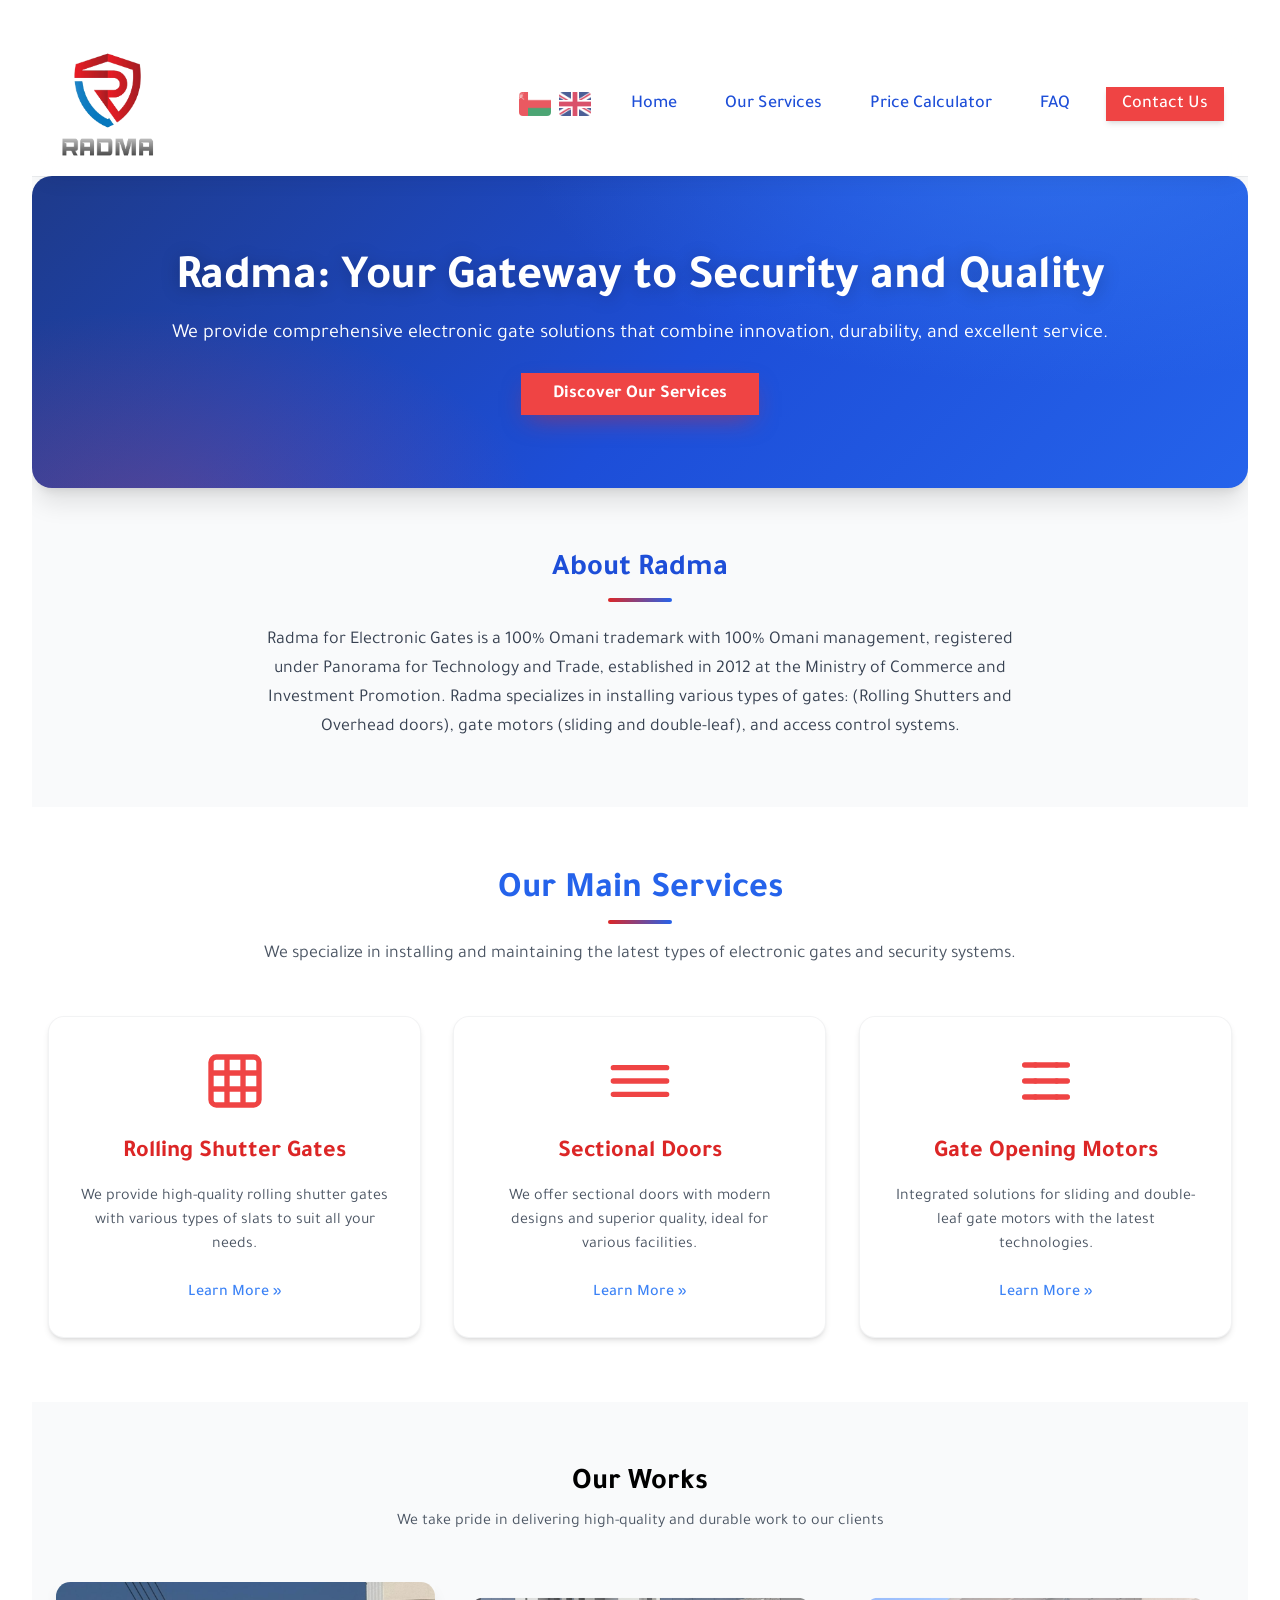
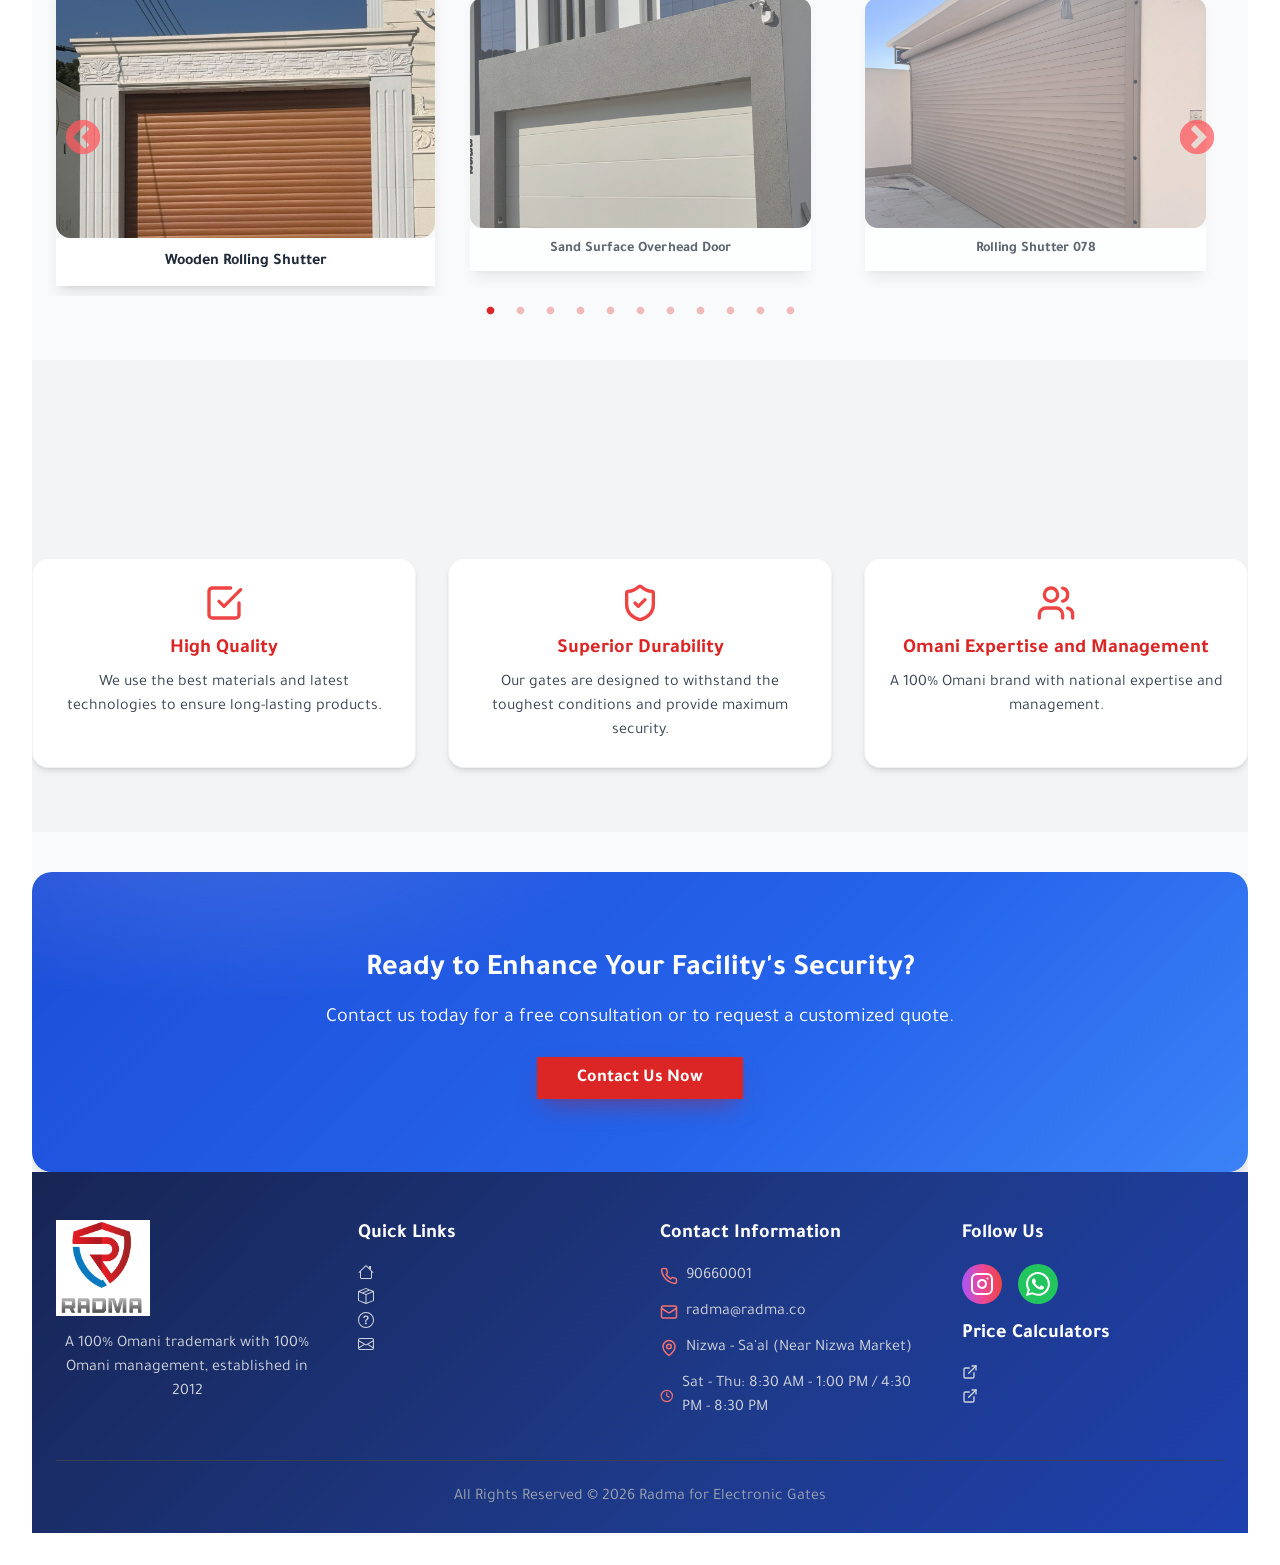
==== index.html @ aba32a67 "Update website: modern design, built-in price calculators, contact form via MazBot - Modern theme la" ====
<!doctype html>
<html lang="ar" dir="rtl">
  <head>
    <meta charset="UTF-8" />
    <link rel="icon" type="image/png" href="/radma-logo.png" />
    <meta name="viewport" content="width=device-width, initial-scale=1.0" />
    <title>ردما للبوابات الإلكترونية | بوابات رولينج شتر وأوفر هيد في عمان</title>
    <meta name="description" content="شركة ردما للبوابات الإلكترونية، متخصصون في تركيب وصيانة بوابات الرولينج شتر والبوابات المقطعية (الأوفر هيد) ومكائن البوابات وأنظمة التحكم بالدخول في سلطنة عمان. جودة ومتانة عالية بأسعار تنافسية.">
    <meta name="keywords" content="بوابات الكترونية, رولينج شتر, بوابات مقطعية, أوفر هيد, مكائن بوابات, أبواب أتوماتيكية, ردما, عمان, نزوى, تركيب بوابات, صيانة بوابات, أنظمة أمنية, تحكم بالدخول">
    <meta name="author" content="ردما للبوابات الإلكترونية">
    <meta property="og:title" content="ردما للبوابات الإلكترونية | بوابات رولينج شتر وأوفر هيد في عمان">
    <meta property="og:description" content="شركة ردما للبوابات الإلكترونية، متخصصون في تركيب وصيانة بوابات الرولينج شتر والبوابات المقطعية (الأوفر هيد) ومكائن البوابات وأنظمة التحكم بالدخول في سلطنة عمان.">
    <meta property="og:image" content="/radma-logo.png">
    <meta property="og:url" content="https://drmadscd.manus.space">
    <meta property="og:type" content="website">
    <meta name="twitter:card" content="summary_large_image">
    <meta name="twitter:title" content="ردما للبوابات الإلكترونية | بوابات رولينج شتر وأوفر هيد في عمان">
    <meta name="twitter:description" content="شركة ردما للبوابات الإلكترونية، متخصصون في تركيب وصيانة بوابات الرولينج شتر والبوابات المقطعية (الأوفر هيد) ومكائن البوابات وأنظمة التحكم بالدخول في سلطنة عمان.">
    <meta name="twitter:image" content="/radma-logo.png">
    <link rel="preconnect" href="https://fonts.googleapis.com">
    <link rel="preconnect" href="https://fonts.gstatic.com" crossorigin>
    <link href="https://fonts.googleapis.com/css2?family=Tajawal:wght@400;500;700&display=swap" rel="stylesheet">
    <script type="module" crossorigin src="/assets/index-BMS4wb2B.js"></script>
    <link rel="stylesheet" crossorigin href="/assets/index-zuVNKIh2.css">
  </head>
  <body>
    <div id="root"></div>
  </body>
</html>
---- assets/index-zuVNKIh2.css ----
@charset "UTF-8";.slick-slider{position:relative;display:block;box-sizing:border-box;-webkit-user-select:none;-moz-user-select:none;user-select:none;-webkit-touch-callout:none;-khtml-user-select:none;touch-action:pan-y;-webkit-tap-highlight-color:transparent}.slick-list{position:relative;display:block;overflow:hidden;margin:0;padding:0}.slick-list:focus{outline:none}.slick-list.dragging{cursor:pointer;cursor:hand}.slick-slider .slick-track,.slick-slider .slick-list{transform:translateZ(0)}.slick-track{position:relative;top:0;left:0;display:block;margin-left:auto;margin-right:auto}.slick-track:before,.slick-track:after{display:table;content:""}.slick-track:after{clear:both}.slick-loading .slick-track{visibility:hidden}.slick-slide{display:none;float:left;height:100%;min-height:1px}[dir=rtl] .slick-slide{float:right}.slick-slide img{display:block}.slick-slide.slick-loading img{display:none}.slick-slide.dragging img{pointer-events:none}.slick-initialized .slick-slide{display:block}.slick-loading .slick-slide{visibility:hidden}.slick-vertical .slick-slide{display:block;height:auto;border:1px solid transparent}.slick-arrow.slick-hidden{display:none}.slick-loading .slick-list{background:#fff url(/assets/ajax-loader-BcnMEykj.gif) center center no-repeat}@font-face{font-family:slick;font-weight:400;font-style:normal;src:url([data-uri]);src:url([data-uri]) format("embedded-opentype"),url([data-uri]) format("woff"),url([data-uri]) format("truetype"),url(/assets/slick-BlzDm7g2.svg#slick) format("svg")}.slick-prev,.slick-next{font-size:0;line-height:0;position:absolute;top:50%;display:block;width:20px;height:20px;padding:0;transform:translateY(-50%);cursor:pointer;color:transparent;border:none;outline:none;background:transparent}.slick-prev:hover,.slick-prev:focus,.slick-next:hover,.slick-next:focus{color:transparent;outline:none;background:transparent}.slick-prev:hover:before,.slick-prev:focus:before,.slick-next:hover:before,.slick-next:focus:before{opacity:1}.slick-prev.slick-disabled:before,.slick-next.slick-disabled:before{opacity:.25}.slick-prev:before,.slick-next:before{font-family:slick;font-size:20px;line-height:1;opacity:.75;color:#fff;-webkit-font-smoothing:antialiased;-moz-osx-font-smoothing:grayscale}.slick-prev{left:-25px}[dir=rtl] .slick-prev{right:-25px;left:auto}.slick-prev:before{content:"←"}[dir=rtl] .slick-prev:before{content:"→"}.slick-next{right:-25px}[dir=rtl] .slick-next{right:auto;left:-25px}.slick-next:before{content:"→"}[dir=rtl] .slick-next:before{content:"←"}.slick-dotted.slick-slider{margin-bottom:30px}.slick-dots{position:absolute;bottom:-25px;display:block;width:100%;padding:0;margin:0;list-style:none;text-align:center}.slick-dots li{position:relative;display:inline-block;width:20px;height:20px;margin:0 5px;padding:0;cursor:pointer}.slick-dots li button{font-size:0;line-height:0;display:block;width:20px;height:20px;padding:5px;cursor:pointer;color:transparent;border:0;outline:none;background:transparent}.slick-dots li button:hover,.slick-dots li button:focus{outline:none}.slick-dots li button:hover:before,.slick-dots li button:focus:before{opacity:1}.slick-dots li button:before{font-family:slick;font-size:6px;line-height:20px;position:absolute;top:0;left:0;width:20px;height:20px;content:"•";text-align:center;opacity:.25;color:#000;-webkit-font-smoothing:antialiased;-moz-osx-font-smoothing:grayscale}.slick-dots li.slick-active button:before{opacity:.75;color:#000}[data-aos][data-aos][data-aos-duration="50"],body[data-aos-duration="50"] [data-aos]{transition-duration:50ms}[data-aos][data-aos][data-aos-delay="50"],body[data-aos-delay="50"] [data-aos]{transition-delay:0}[data-aos][data-aos][data-aos-delay="50"].aos-animate,body[data-aos-delay="50"] [data-aos].aos-animate{transition-delay:50ms}[data-aos][data-aos][data-aos-duration="100"],body[data-aos-duration="100"] [data-aos]{transition-duration:.1s}[data-aos][data-aos][data-aos-delay="100"],body[data-aos-delay="100"] [data-aos]{transition-delay:0}[data-aos][data-aos][data-aos-delay="100"].aos-animate,body[data-aos-delay="100"] [data-aos].aos-animate{transition-delay:.1s}[data-aos][data-aos][data-aos-duration="150"],body[data-aos-duration="150"] [data-aos]{transition-duration:.15s}[data-aos][data-aos][data-aos-delay="150"],body[data-aos-delay="150"] [data-aos]{transition-delay:0}[data-aos][data-aos][data-aos-delay="150"].aos-animate,body[data-aos-delay="150"] [data-aos].aos-animate{transition-delay:.15s}[data-aos][data-aos][data-aos-duration="200"],body[data-aos-duration="200"] [data-aos]{transition-duration:.2s}[data-aos][data-aos][data-aos-delay="200"],body[data-aos-delay="200"] [data-aos]{transition-delay:0}[data-aos][data-aos][data-aos-delay="200"].aos-animate,body[data-aos-delay="200"] [data-aos].aos-animate{transition-delay:.2s}[data-aos][data-aos][data-aos-duration="250"],body[data-aos-duration="250"] [data-aos]{transition-duration:.25s}[data-aos][data-aos][data-aos-delay="250"],body[data-aos-delay="250"] [data-aos]{transition-delay:0}[data-aos][data-aos][data-aos-delay="250"].aos-animate,body[data-aos-delay="250"] [data-aos].aos-animate{transition-delay:.25s}[data-aos][data-aos][data-aos-duration="300"],body[data-aos-duration="300"] [data-aos]{transition-duration:.3s}[data-aos][data-aos][data-aos-delay="300"],body[data-aos-delay="300"] [data-aos]{transition-delay:0}[data-aos][data-aos][data-aos-delay="300"].aos-animate,body[data-aos-delay="300"] [data-aos].aos-animate{transition-delay:.3s}[data-aos][data-aos][data-aos-duration="350"],body[data-aos-duration="350"] [data-aos]{transition-duration:.35s}[data-aos][data-aos][data-aos-delay="350"],body[data-aos-delay="350"] [data-aos]{transition-delay:0}[data-aos][data-aos][data-aos-delay="350"].aos-animate,body[data-aos-delay="350"] [data-aos].aos-animate{transition-delay:.35s}[data-aos][data-aos][data-aos-duration="400"],body[data-aos-duration="400"] [data-aos]{transition-duration:.4s}[data-aos][data-aos][data-aos-delay="400"],body[data-aos-delay="400"] [data-aos]{transition-delay:0}[data-aos][data-aos][data-aos-delay="400"].aos-animate,body[data-aos-delay="400"] [data-aos].aos-animate{transition-delay:.4s}[data-aos][data-aos][data-aos-duration="450"],body[data-aos-duration="450"] [data-aos]{transition-duration:.45s}[data-aos][data-aos][data-aos-delay="450"],body[data-aos-delay="450"] [data-aos]{transition-delay:0}[data-aos][data-aos][data-aos-delay="450"].aos-animate,body[data-aos-delay="450"] [data-aos].aos-animate{transition-delay:.45s}[data-aos][data-aos][data-aos-duration="500"],body[data-aos-duration="500"] [data-aos]{transition-duration:.5s}[data-aos][data-aos][data-aos-delay="500"],body[data-aos-delay="500"] [data-aos]{transition-delay:0}[data-aos][data-aos][data-aos-delay="500"].aos-animate,body[data-aos-delay="500"] [data-aos].aos-animate{transition-delay:.5s}[data-aos][data-aos][data-aos-duration="550"],body[data-aos-duration="550"] [data-aos]{transition-duration:.55s}[data-aos][data-aos][data-aos-delay="550"],body[data-aos-delay="550"] [data-aos]{transition-delay:0}[data-aos][data-aos][data-aos-delay="550"].aos-animate,body[data-aos-delay="550"] [data-aos].aos-animate{transition-delay:.55s}[data-aos][data-aos][data-aos-duration="600"],body[data-aos-duration="600"] [data-aos]{transition-duration:.6s}[data-aos][data-aos][data-aos-delay="600"],body[data-aos-delay="600"] [data-aos]{transition-delay:0}[data-aos][data-aos][data-aos-delay="600"].aos-animate,body[data-aos-delay="600"] [data-aos].aos-animate{transition-delay:.6s}[data-aos][data-aos][data-aos-duration="650"],body[data-aos-duration="650"] [data-aos]{transition-duration:.65s}[data-aos][data-aos][data-aos-delay="650"],body[data-aos-delay="650"] [data-aos]{transition-delay:0}[data-aos][data-aos][data-aos-delay="650"].aos-animate,body[data-aos-delay="650"] [data-aos].aos-animate{transition-delay:.65s}[data-aos][data-aos][data-aos-duration="700"],body[data-aos-duration="700"] [data-aos]{transition-duration:.7s}[data-aos][data-aos][data-aos-delay="700"],body[data-aos-delay="700"] [data-aos]{transition-delay:0}[data-aos][data-aos][data-aos-delay="700"].aos-animate,body[data-aos-delay="700"] [data-aos].aos-animate{transition-delay:.7s}[data-aos][data-aos][data-aos-duration="750"],body[data-aos-duration="750"] [data-aos]{transition-duration:.75s}[data-aos][data-aos][data-aos-delay="750"],body[data-aos-delay="750"] [data-aos]{transition-delay:0}[data-aos][data-aos][data-aos-delay="750"].aos-animate,body[data-aos-delay="750"] [data-aos].aos-animate{transition-delay:.75s}[data-aos][data-aos][data-aos-duration="800"],body[data-aos-duration="800"] [data-aos]{transition-duration:.8s}[data-aos][data-aos][data-aos-delay="800"],body[data-aos-delay="800"] [data-aos]{transition-delay:0}[data-aos][data-aos][data-aos-delay="800"].aos-animate,body[data-aos-delay="800"] [data-aos].aos-animate{transition-delay:.8s}[data-aos][data-aos][data-aos-duration="850"],body[data-aos-duration="850"] [data-aos]{transition-duration:.85s}[data-aos][data-aos][data-aos-delay="850"],body[data-aos-delay="850"] [data-aos]{transition-delay:0}[data-aos][data-aos][data-aos-delay="850"].aos-animate,body[data-aos-delay="850"] [data-aos].aos-animate{transition-delay:.85s}[data-aos][data-aos][data-aos-duration="900"],body[data-aos-duration="900"] [data-aos]{transition-duration:.9s}[data-aos][data-aos][data-aos-delay="900"],body[data-aos-delay="900"] [data-aos]{transition-delay:0}[data-aos][data-aos][data-aos-delay="900"].aos-animate,body[data-aos-delay="900"] [data-aos].aos-animate{transition-delay:.9s}[data-aos][data-aos][data-aos-duration="950"],body[data-aos-duration="950"] [data-aos]{transition-duration:.95s}[data-aos][data-aos][data-aos-delay="950"],body[data-aos-delay="950"] [data-aos]{transition-delay:0}[data-aos][data-aos][data-aos-delay="950"].aos-animate,body[data-aos-delay="950"] [data-aos].aos-animate{transition-delay:.95s}[data-aos][data-aos][data-aos-duration="1000"],body[data-aos-duration="1000"] [data-aos]{transition-duration:1s}[data-aos][data-aos][data-aos-delay="1000"],body[data-aos-delay="1000"] [data-aos]{transition-delay:0}[data-aos][data-aos][data-aos-delay="1000"].aos-animate,body[data-aos-delay="1000"] [data-aos].aos-animate{transition-delay:1s}[data-aos][data-aos][data-aos-duration="1050"],body[data-aos-duration="1050"] [data-aos]{transition-duration:1.05s}[data-aos][data-aos][data-aos-delay="1050"],body[data-aos-delay="1050"] [data-aos]{transition-delay:0}[data-aos][data-aos][data-aos-delay="1050"].aos-animate,body[data-aos-delay="1050"] [data-aos].aos-animate{transition-delay:1.05s}[data-aos][data-aos][data-aos-duration="1100"],body[data-aos-duration="1100"] [data-aos]{transition-duration:1.1s}[data-aos][data-aos][data-aos-delay="1100"],body[data-aos-delay="1100"] [data-aos]{transition-delay:0}[data-aos][data-aos][data-aos-delay="1100"].aos-animate,body[data-aos-delay="1100"] [data-aos].aos-animate{transition-delay:1.1s}[data-aos][data-aos][data-aos-duration="1150"],body[data-aos-duration="1150"] [data-aos]{transition-duration:1.15s}[data-aos][data-aos][data-aos-delay="1150"],body[data-aos-delay="1150"] [data-aos]{transition-delay:0}[data-aos][data-aos][data-aos-delay="1150"].aos-animate,body[data-aos-delay="1150"] [data-aos].aos-animate{transition-delay:1.15s}[data-aos][data-aos][data-aos-duration="1200"],body[data-aos-duration="1200"] [data-aos]{transition-duration:1.2s}[data-aos][data-aos][data-aos-delay="1200"],body[data-aos-delay="1200"] [data-aos]{transition-delay:0}[data-aos][data-aos][data-aos-delay="1200"].aos-animate,body[data-aos-delay="1200"] [data-aos].aos-animate{transition-delay:1.2s}[data-aos][data-aos][data-aos-duration="1250"],body[data-aos-duration="1250"] [data-aos]{transition-duration:1.25s}[data-aos][data-aos][data-aos-delay="1250"],body[data-aos-delay="1250"] [data-aos]{transition-delay:0}[data-aos][data-aos][data-aos-delay="1250"].aos-animate,body[data-aos-delay="1250"] [data-aos].aos-animate{transition-delay:1.25s}[data-aos][data-aos][data-aos-duration="1300"],body[data-aos-duration="1300"] [data-aos]{transition-duration:1.3s}[data-aos][data-aos][data-aos-delay="1300"],body[data-aos-delay="1300"] [data-aos]{transition-delay:0}[data-aos][data-aos][data-aos-delay="1300"].aos-animate,body[data-aos-delay="1300"] [data-aos].aos-animate{transition-delay:1.3s}[data-aos][data-aos][data-aos-duration="1350"],body[data-aos-duration="1350"] [data-aos]{transition-duration:1.35s}[data-aos][data-aos][data-aos-delay="1350"],body[data-aos-delay="1350"] [data-aos]{transition-delay:0}[data-aos][data-aos][data-aos-delay="1350"].aos-animate,body[data-aos-delay="1350"] [data-aos].aos-animate{transition-delay:1.35s}[data-aos][data-aos][data-aos-duration="1400"],body[data-aos-duration="1400"] [data-aos]{transition-duration:1.4s}[data-aos][data-aos][data-aos-delay="1400"],body[data-aos-delay="1400"] [data-aos]{transition-delay:0}[data-aos][data-aos][data-aos-delay="1400"].aos-animate,body[data-aos-delay="1400"] [data-aos].aos-animate{transition-delay:1.4s}[data-aos][data-aos][data-aos-duration="1450"],body[data-aos-duration="1450"] [data-aos]{transition-duration:1.45s}[data-aos][data-aos][data-aos-delay="1450"],body[data-aos-delay="1450"] [data-aos]{transition-delay:0}[data-aos][data-aos][data-aos-delay="1450"].aos-animate,body[data-aos-delay="1450"] [data-aos].aos-animate{transition-delay:1.45s}[data-aos][data-aos][data-aos-duration="1500"],body[data-aos-duration="1500"] [data-aos]{transition-duration:1.5s}[data-aos][data-aos][data-aos-delay="1500"],body[data-aos-delay="1500"] [data-aos]{transition-delay:0}[data-aos][data-aos][data-aos-delay="1500"].aos-animate,body[data-aos-delay="1500"] [data-aos].aos-animate{transition-delay:1.5s}[data-aos][data-aos][data-aos-duration="1550"],body[data-aos-duration="1550"] [data-aos]{transition-duration:1.55s}[data-aos][data-aos][data-aos-delay="1550"],body[data-aos-delay="1550"] [data-aos]{transition-delay:0}[data-aos][data-aos][data-aos-delay="1550"].aos-animate,body[data-aos-delay="1550"] [data-aos].aos-animate{transition-delay:1.55s}[data-aos][data-aos][data-aos-duration="1600"],body[data-aos-duration="1600"] [data-aos]{transition-duration:1.6s}[data-aos][data-aos][data-aos-delay="1600"],body[data-aos-delay="1600"] [data-aos]{transition-delay:0}[data-aos][data-aos][data-aos-delay="1600"].aos-animate,body[data-aos-delay="1600"] [data-aos].aos-animate{transition-delay:1.6s}[data-aos][data-aos][data-aos-duration="1650"],body[data-aos-duration="1650"] [data-aos]{transition-duration:1.65s}[data-aos][data-aos][data-aos-delay="1650"],body[data-aos-delay="1650"] [data-aos]{transition-delay:0}[data-aos][data-aos][data-aos-delay="1650"].aos-animate,body[data-aos-delay="1650"] [data-aos].aos-animate{transition-delay:1.65s}[data-aos][data-aos][data-aos-duration="1700"],body[data-aos-duration="1700"] [data-aos]{transition-duration:1.7s}[data-aos][data-aos][data-aos-delay="1700"],body[data-aos-delay="1700"] [data-aos]{transition-delay:0}[data-aos][data-aos][data-aos-delay="1700"].aos-animate,body[data-aos-delay="1700"] [data-aos].aos-animate{transition-delay:1.7s}[data-aos][data-aos][data-aos-duration="1750"],body[data-aos-duration="1750"] [data-aos]{transition-duration:1.75s}[data-aos][data-aos][data-aos-delay="1750"],body[data-aos-delay="1750"] [data-aos]{transition-delay:0}[data-aos][data-aos][data-aos-delay="1750"].aos-animate,body[data-aos-delay="1750"] [data-aos].aos-animate{transition-delay:1.75s}[data-aos][data-aos][data-aos-duration="1800"],body[data-aos-duration="1800"] [data-aos]{transition-duration:1.8s}[data-aos][data-aos][data-aos-delay="1800"],body[data-aos-delay="1800"] [data-aos]{transition-delay:0}[data-aos][data-aos][data-aos-delay="1800"].aos-animate,body[data-aos-delay="1800"] [data-aos].aos-animate{transition-delay:1.8s}[data-aos][data-aos][data-aos-duration="1850"],body[data-aos-duration="1850"] [data-aos]{transition-duration:1.85s}[data-aos][data-aos][data-aos-delay="1850"],body[data-aos-delay="1850"] [data-aos]{transition-delay:0}[data-aos][data-aos][data-aos-delay="1850"].aos-animate,body[data-aos-delay="1850"] [data-aos].aos-animate{transition-delay:1.85s}[data-aos][data-aos][data-aos-duration="1900"],body[data-aos-duration="1900"] [data-aos]{transition-duration:1.9s}[data-aos][data-aos][data-aos-delay="1900"],body[data-aos-delay="1900"] [data-aos]{transition-delay:0}[data-aos][data-aos][data-aos-delay="1900"].aos-animate,body[data-aos-delay="1900"] [data-aos].aos-animate{transition-delay:1.9s}[data-aos][data-aos][data-aos-duration="1950"],body[data-aos-duration="1950"] [data-aos]{transition-duration:1.95s}[data-aos][data-aos][data-aos-delay="1950"],body[data-aos-delay="1950"] [data-aos]{transition-delay:0}[data-aos][data-aos][data-aos-delay="1950"].aos-animate,body[data-aos-delay="1950"] [data-aos].aos-animate{transition-delay:1.95s}[data-aos][data-aos][data-aos-duration="2000"],body[data-aos-duration="2000"] [data-aos]{transition-duration:2s}[data-aos][data-aos][data-aos-delay="2000"],body[data-aos-delay="2000"] [data-aos]{transition-delay:0}[data-aos][data-aos][data-aos-delay="2000"].aos-animate,body[data-aos-delay="2000"] [data-aos].aos-animate{transition-delay:2s}[data-aos][data-aos][data-aos-duration="2050"],body[data-aos-duration="2050"] [data-aos]{transition-duration:2.05s}[data-aos][data-aos][data-aos-delay="2050"],body[data-aos-delay="2050"] [data-aos]{transition-delay:0}[data-aos][data-aos][data-aos-delay="2050"].aos-animate,body[data-aos-delay="2050"] [data-aos].aos-animate{transition-delay:2.05s}[data-aos][data-aos][data-aos-duration="2100"],body[data-aos-duration="2100"] [data-aos]{transition-duration:2.1s}[data-aos][data-aos][data-aos-delay="2100"],body[data-aos-delay="2100"] [data-aos]{transition-delay:0}[data-aos][data-aos][data-aos-delay="2100"].aos-animate,body[data-aos-delay="2100"] [data-aos].aos-animate{transition-delay:2.1s}[data-aos][data-aos][data-aos-duration="2150"],body[data-aos-duration="2150"] [data-aos]{transition-duration:2.15s}[data-aos][data-aos][data-aos-delay="2150"],body[data-aos-delay="2150"] [data-aos]{transition-delay:0}[data-aos][data-aos][data-aos-delay="2150"].aos-animate,body[data-aos-delay="2150"] [data-aos].aos-animate{transition-delay:2.15s}[data-aos][data-aos][data-aos-duration="2200"],body[data-aos-duration="2200"] [data-aos]{transition-duration:2.2s}[data-aos][data-aos][data-aos-delay="2200"],body[data-aos-delay="2200"] [data-aos]{transition-delay:0}[data-aos][data-aos][data-aos-delay="2200"].aos-animate,body[data-aos-delay="2200"] [data-aos].aos-animate{transition-delay:2.2s}[data-aos][data-aos][data-aos-duration="2250"],body[data-aos-duration="2250"] [data-aos]{transition-duration:2.25s}[data-aos][data-aos][data-aos-delay="2250"],body[data-aos-delay="2250"] [data-aos]{transition-delay:0}[data-aos][data-aos][data-aos-delay="2250"].aos-animate,body[data-aos-delay="2250"] [data-aos].aos-animate{transition-delay:2.25s}[data-aos][data-aos][data-aos-duration="2300"],body[data-aos-duration="2300"] [data-aos]{transition-duration:2.3s}[data-aos][data-aos][data-aos-delay="2300"],body[data-aos-delay="2300"] [data-aos]{transition-delay:0}[data-aos][data-aos][data-aos-delay="2300"].aos-animate,body[data-aos-delay="2300"] [data-aos].aos-animate{transition-delay:2.3s}[data-aos][data-aos][data-aos-duration="2350"],body[data-aos-duration="2350"] [data-aos]{transition-duration:2.35s}[data-aos][data-aos][data-aos-delay="2350"],body[data-aos-delay="2350"] [data-aos]{transition-delay:0}[data-aos][data-aos][data-aos-delay="2350"].aos-animate,body[data-aos-delay="2350"] [data-aos].aos-animate{transition-delay:2.35s}[data-aos][data-aos][data-aos-duration="2400"],body[data-aos-duration="2400"] [data-aos]{transition-duration:2.4s}[data-aos][data-aos][data-aos-delay="2400"],body[data-aos-delay="2400"] [data-aos]{transition-delay:0}[data-aos][data-aos][data-aos-delay="2400"].aos-animate,body[data-aos-delay="2400"] [data-aos].aos-animate{transition-delay:2.4s}[data-aos][data-aos][data-aos-duration="2450"],body[data-aos-duration="2450"] [data-aos]{transition-duration:2.45s}[data-aos][data-aos][data-aos-delay="2450"],body[data-aos-delay="2450"] [data-aos]{transition-delay:0}[data-aos][data-aos][data-aos-delay="2450"].aos-animate,body[data-aos-delay="2450"] [data-aos].aos-animate{transition-delay:2.45s}[data-aos][data-aos][data-aos-duration="2500"],body[data-aos-duration="2500"] [data-aos]{transition-duration:2.5s}[data-aos][data-aos][data-aos-delay="2500"],body[data-aos-delay="2500"] [data-aos]{transition-delay:0}[data-aos][data-aos][data-aos-delay="2500"].aos-animate,body[data-aos-delay="2500"] [data-aos].aos-animate{transition-delay:2.5s}[data-aos][data-aos][data-aos-duration="2550"],body[data-aos-duration="2550"] [data-aos]{transition-duration:2.55s}[data-aos][data-aos][data-aos-delay="2550"],body[data-aos-delay="2550"] [data-aos]{transition-delay:0}[data-aos][data-aos][data-aos-delay="2550"].aos-animate,body[data-aos-delay="2550"] [data-aos].aos-animate{transition-delay:2.55s}[data-aos][data-aos][data-aos-duration="2600"],body[data-aos-duration="2600"] [data-aos]{transition-duration:2.6s}[data-aos][data-aos][data-aos-delay="2600"],body[data-aos-delay="2600"] [data-aos]{transition-delay:0}[data-aos][data-aos][data-aos-delay="2600"].aos-animate,body[data-aos-delay="2600"] [data-aos].aos-animate{transition-delay:2.6s}[data-aos][data-aos][data-aos-duration="2650"],body[data-aos-duration="2650"] [data-aos]{transition-duration:2.65s}[data-aos][data-aos][data-aos-delay="2650"],body[data-aos-delay="2650"] [data-aos]{transition-delay:0}[data-aos][data-aos][data-aos-delay="2650"].aos-animate,body[data-aos-delay="2650"] [data-aos].aos-animate{transition-delay:2.65s}[data-aos][data-aos][data-aos-duration="2700"],body[data-aos-duration="2700"] [data-aos]{transition-duration:2.7s}[data-aos][data-aos][data-aos-delay="2700"],body[data-aos-delay="2700"] [data-aos]{transition-delay:0}[data-aos][data-aos][data-aos-delay="2700"].aos-animate,body[data-aos-delay="2700"] [data-aos].aos-animate{transition-delay:2.7s}[data-aos][data-aos][data-aos-duration="2750"],body[data-aos-duration="2750"] [data-aos]{transition-duration:2.75s}[data-aos][data-aos][data-aos-delay="2750"],body[data-aos-delay="2750"] [data-aos]{transition-delay:0}[data-aos][data-aos][data-aos-delay="2750"].aos-animate,body[data-aos-delay="2750"] [data-aos].aos-animate{transition-delay:2.75s}[data-aos][data-aos][data-aos-duration="2800"],body[data-aos-duration="2800"] [data-aos]{transition-duration:2.8s}[data-aos][data-aos][data-aos-delay="2800"],body[data-aos-delay="2800"] [data-aos]{transition-delay:0}[data-aos][data-aos][data-aos-delay="2800"].aos-animate,body[data-aos-delay="2800"] [data-aos].aos-animate{transition-delay:2.8s}[data-aos][data-aos][data-aos-duration="2850"],body[data-aos-duration="2850"] [data-aos]{transition-duration:2.85s}[data-aos][data-aos][data-aos-delay="2850"],body[data-aos-delay="2850"] [data-aos]{transition-delay:0}[data-aos][data-aos][data-aos-delay="2850"].aos-animate,body[data-aos-delay="2850"] [data-aos].aos-animate{transition-delay:2.85s}[data-aos][data-aos][data-aos-duration="2900"],body[data-aos-duration="2900"] [data-aos]{transition-duration:2.9s}[data-aos][data-aos][data-aos-delay="2900"],body[data-aos-delay="2900"] [data-aos]{transition-delay:0}[data-aos][data-aos][data-aos-delay="2900"].aos-animate,body[data-aos-delay="2900"] [data-aos].aos-animate{transition-delay:2.9s}[data-aos][data-aos][data-aos-duration="2950"],body[data-aos-duration="2950"] [data-aos]{transition-duration:2.95s}[data-aos][data-aos][data-aos-delay="2950"],body[data-aos-delay="2950"] [data-aos]{transition-delay:0}[data-aos][data-aos][data-aos-delay="2950"].aos-animate,body[data-aos-delay="2950"] [data-aos].aos-animate{transition-delay:2.95s}[data-aos][data-aos][data-aos-duration="3000"],body[data-aos-duration="3000"] [data-aos]{transition-duration:3s}[data-aos][data-aos][data-aos-delay="3000"],body[data-aos-delay="3000"] [data-aos]{transition-delay:0}[data-aos][data-aos][data-aos-delay="3000"].aos-animate,body[data-aos-delay="3000"] [data-aos].aos-animate{transition-delay:3s}[data-aos][data-aos][data-aos-easing=linear],body[data-aos-easing=linear] [data-aos]{transition-timing-function:cubic-bezier(.25,.25,.75,.75)}[data-aos][data-aos][data-aos-easing=ease],body[data-aos-easing=ease] [data-aos]{transition-timing-function:ease}[data-aos][data-aos][data-aos-easing=ease-in],body[data-aos-easing=ease-in] [data-aos]{transition-timing-function:ease-in}[data-aos][data-aos][data-aos-easing=ease-out],body[data-aos-easing=ease-out] [data-aos]{transition-timing-function:ease-out}[data-aos][data-aos][data-aos-easing=ease-in-out],body[data-aos-easing=ease-in-out] [data-aos]{transition-timing-function:ease-in-out}[data-aos][data-aos][data-aos-easing=ease-in-back],body[data-aos-easing=ease-in-back] [data-aos]{transition-timing-function:cubic-bezier(.6,-.28,.735,.045)}[data-aos][data-aos][data-aos-easing=ease-out-back],body[data-aos-easing=ease-out-back] [data-aos]{transition-timing-function:cubic-bezier(.175,.885,.32,1.275)}[data-aos][data-aos][data-aos-easing=ease-in-out-back],body[data-aos-easing=ease-in-out-back] [data-aos]{transition-timing-function:cubic-bezier(.68,-.55,.265,1.55)}[data-aos][data-aos][data-aos-easing=ease-in-sine],body[data-aos-easing=ease-in-sine] [data-aos]{transition-timing-function:cubic-bezier(.47,0,.745,.715)}[data-aos][data-aos][data-aos-easing=ease-out-sine],body[data-aos-easing=ease-out-sine] [data-aos]{transition-timing-function:cubic-bezier(.39,.575,.565,1)}[data-aos][data-aos][data-aos-easing=ease-in-out-sine],body[data-aos-easing=ease-in-out-sine] [data-aos]{transition-timing-function:cubic-bezier(.445,.05,.55,.95)}[data-aos][data-aos][data-aos-easing=ease-in-quad],body[data-aos-easing=ease-in-quad] [data-aos]{transition-timing-function:cubic-bezier(.55,.085,.68,.53)}[data-aos][data-aos][data-aos-easing=ease-out-quad],body[data-aos-easing=ease-out-quad] [data-aos]{transition-timing-function:cubic-bezier(.25,.46,.45,.94)}[data-aos][data-aos][data-aos-easing=ease-in-out-quad],body[data-aos-easing=ease-in-out-quad] [data-aos]{transition-timing-function:cubic-bezier(.455,.03,.515,.955)}[data-aos][data-aos][data-aos-easing=ease-in-cubic],body[data-aos-easing=ease-in-cubic] [data-aos]{transition-timing-function:cubic-bezier(.55,.085,.68,.53)}[data-aos][data-aos][data-aos-easing=ease-out-cubic],body[data-aos-easing=ease-out-cubic] [data-aos]{transition-timing-function:cubic-bezier(.25,.46,.45,.94)}[data-aos][data-aos][data-aos-easing=ease-in-out-cubic],body[data-aos-easing=ease-in-out-cubic] [data-aos]{transition-timing-function:cubic-bezier(.455,.03,.515,.955)}[data-aos][data-aos][data-aos-easing=ease-in-quart],body[data-aos-easing=ease-in-quart] [data-aos]{transition-timing-function:cubic-bezier(.55,.085,.68,.53)}[data-aos][data-aos][data-aos-easing=ease-out-quart],body[data-aos-easing=ease-out-quart] [data-aos]{transition-timing-function:cubic-bezier(.25,.46,.45,.94)}[data-aos][data-aos][data-aos-easing=ease-in-out-quart],body[data-aos-easing=ease-in-out-quart] [data-aos]{transition-timing-function:cubic-bezier(.455,.03,.515,.955)}[data-aos^=fade][data-aos^=fade]{opacity:0;transition-property:opacity,transform}[data-aos^=fade][data-aos^=fade].aos-animate{opacity:1;transform:translateZ(0)}[data-aos=fade-up]{transform:translate3d(0,100px,0)}[data-aos=fade-down]{transform:translate3d(0,-100px,0)}[data-aos=fade-right]{transform:translate3d(-100px,0,0)}[data-aos=fade-left]{transform:translate3d(100px,0,0)}[data-aos=fade-up-right]{transform:translate3d(-100px,100px,0)}[data-aos=fade-up-left]{transform:translate3d(100px,100px,0)}[data-aos=fade-down-right]{transform:translate3d(-100px,-100px,0)}[data-aos=fade-down-left]{transform:translate3d(100px,-100px,0)}[data-aos^=zoom][data-aos^=zoom]{opacity:0;transition-property:opacity,transform}[data-aos^=zoom][data-aos^=zoom].aos-animate{opacity:1;transform:translateZ(0) scale(1)}[data-aos=zoom-in]{transform:scale(.6)}[data-aos=zoom-in-up]{transform:translate3d(0,100px,0) scale(.6)}[data-aos=zoom-in-down]{transform:translate3d(0,-100px,0) scale(.6)}[data-aos=zoom-in-right]{transform:translate3d(-100px,0,0) scale(.6)}[data-aos=zoom-in-left]{transform:translate3d(100px,0,0) scale(.6)}[data-aos=zoom-out]{transform:scale(1.2)}[data-aos=zoom-out-up]{transform:translate3d(0,100px,0) scale(1.2)}[data-aos=zoom-out-down]{transform:translate3d(0,-100px,0) scale(1.2)}[data-aos=zoom-out-right]{transform:translate3d(-100px,0,0) scale(1.2)}[data-aos=zoom-out-left]{transform:translate3d(100px,0,0) scale(1.2)}[data-aos^=slide][data-aos^=slide]{transition-property:transform}[data-aos^=slide][data-aos^=slide].aos-animate{transform:translateZ(0)}[data-aos=slide-up]{transform:translate3d(0,100%,0)}[data-aos=slide-down]{transform:translate3d(0,-100%,0)}[data-aos=slide-right]{transform:translate3d(-100%,0,0)}[data-aos=slide-left]{transform:translate3d(100%,0,0)}[data-aos^=flip][data-aos^=flip]{backface-visibility:hidden;transition-property:transform}[data-aos=flip-left]{transform:perspective(2500px) rotateY(-100deg)}[data-aos=flip-left].aos-animate{transform:perspective(2500px) rotateY(0)}[data-aos=flip-right]{transform:perspective(2500px) rotateY(100deg)}[data-aos=flip-right].aos-animate{transform:perspective(2500px) rotateY(0)}[data-aos=flip-up]{transform:perspective(2500px) rotateX(-100deg)}[data-aos=flip-up].aos-animate{transform:perspective(2500px) rotateX(0)}[data-aos=flip-down]{transform:perspective(2500px) rotateX(100deg)}[data-aos=flip-down].aos-animate{transform:perspective(2500px) rotateX(0)}#root{max-width:1280px;margin:0 auto;padding:2rem;text-align:center}.logo{height:6em;padding:1.5em;will-change:filter;transition:filter .3s}.logo:hover{filter:drop-shadow(0 0 2em #646cffaa)}.logo.react:hover{filter:drop-shadow(0 0 2em #61dafbaa)}@keyframes logo-spin{0%{transform:rotate(0)}to{transform:rotate(360deg)}}@media (prefers-reduced-motion: no-preference){a:nth-of-type(2) .logo{animation:logo-spin infinite 20s linear}}.card{padding:2em}.read-the-docs{color:#888}*,:before,:after{--tw-border-spacing-x: 0;--tw-border-spacing-y: 0;--tw-translate-x: 0;--tw-translate-y: 0;--tw-rotate: 0;--tw-skew-x: 0;--tw-skew-y: 0;--tw-scale-x: 1;--tw-scale-y: 1;--tw-pan-x: ;--tw-pan-y: ;--tw-pinch-zoom: ;--tw-scroll-snap-strictness: proximity;--tw-gradient-from-position: ;--tw-gradient-via-position: ;--tw-gradient-to-position: ;--tw-ordinal: ;--tw-slashed-zero: ;--tw-numeric-figure: ;--tw-numeric-spacing: ;--tw-numeric-fraction: ;--tw-ring-inset: ;--tw-ring-offset-width: 0px;--tw-ring-offset-color: #fff;--tw-ring-color: rgb(59 130 246 / .5);--tw-ring-offset-shadow: 0 0 #0000;--tw-ring-shadow: 0 0 #0000;--tw-shadow: 0 0 #0000;--tw-shadow-colored: 0 0 #0000;--tw-blur: ;--tw-brightness: ;--tw-contrast: ;--tw-grayscale: ;--tw-hue-rotate: ;--tw-invert: ;--tw-saturate: ;--tw-sepia: ;--tw-drop-shadow: ;--tw-backdrop-blur: ;--tw-backdrop-brightness: ;--tw-backdrop-contrast: ;--tw-backdrop-grayscale: ;--tw-backdrop-hue-rotate: ;--tw-backdrop-invert: ;--tw-backdrop-opacity: ;--tw-backdrop-saturate: ;--tw-backdrop-sepia: ;--tw-contain-size: ;--tw-contain-layout: ;--tw-contain-paint: ;--tw-contain-style: }::backdrop{--tw-border-spacing-x: 0;--tw-border-spacing-y: 0;--tw-translate-x: 0;--tw-translate-y: 0;--tw-rotate: 0;--tw-skew-x: 0;--tw-skew-y: 0;--tw-scale-x: 1;--tw-scale-y: 1;--tw-pan-x: ;--tw-pan-y: ;--tw-pinch-zoom: ;--tw-scroll-snap-strictness: proximity;--tw-gradient-from-position: ;--tw-gradient-via-position: ;--tw-gradient-to-position: ;--tw-ordinal: ;--tw-slashed-zero: ;--tw-numeric-figure: ;--tw-numeric-spacing: ;--tw-numeric-fraction: ;--tw-ring-inset: ;--tw-ring-offset-width: 0px;--tw-ring-offset-color: #fff;--tw-ring-color: rgb(59 130 246 / .5);--tw-ring-offset-shadow: 0 0 #0000;--tw-ring-shadow: 0 0 #0000;--tw-shadow: 0 0 #0000;--tw-shadow-colored: 0 0 #0000;--tw-blur: ;--tw-brightness: ;--tw-contrast: ;--tw-grayscale: ;--tw-hue-rotate: ;--tw-invert: ;--tw-saturate: ;--tw-sepia: ;--tw-drop-shadow: ;--tw-backdrop-blur: ;--tw-backdrop-brightness: ;--tw-backdrop-contrast: ;--tw-backdrop-grayscale: ;--tw-backdrop-hue-rotate: ;--tw-backdrop-invert: ;--tw-backdrop-opacity: ;--tw-backdrop-saturate: ;--tw-backdrop-sepia: ;--tw-contain-size: ;--tw-contain-layout: ;--tw-contain-paint: ;--tw-contain-style: }*,:before,:after{box-sizing:border-box;border-width:0;border-style:solid;border-color:#e5e7eb}:before,:after{--tw-content: ""}html,:host{line-height:1.5;-webkit-text-size-adjust:100%;-moz-tab-size:4;-o-tab-size:4;tab-size:4;font-family:Tajawal,sans-serif;font-feature-settings:normal;font-variation-settings:normal;-webkit-tap-highlight-color:transparent}body{margin:0;line-height:inherit}hr{height:0;color:inherit;border-top-width:1px}abbr:where([title]){-webkit-text-decoration:underline dotted;text-decoration:underline dotted}h1,h2,h3,h4,h5,h6{font-size:inherit;font-weight:inherit}a{color:inherit;text-decoration:inherit}b,strong{font-weight:bolder}code,kbd,samp,pre{font-family:ui-monospace,SFMono-Regular,Menlo,Monaco,Consolas,Liberation Mono,Courier New,monospace;font-feature-settings:normal;font-variation-settings:normal;font-size:1em}small{font-size:80%}sub,sup{font-size:75%;line-height:0;position:relative;vertical-align:baseline}sub{bottom:-.25em}sup{top:-.5em}table{text-indent:0;border-color:inherit;border-collapse:collapse}button,input,optgroup,select,textarea{font-family:inherit;font-feature-settings:inherit;font-variation-settings:inherit;font-size:100%;font-weight:inherit;line-height:inherit;letter-spacing:inherit;color:inherit;margin:0;padding:0}button,select{text-transform:none}button,input:where([type=button]),input:where([type=reset]),input:where([type=submit]){-webkit-appearance:button;background-color:transparent;background-image:none}:-moz-focusring{outline:auto}:-moz-ui-invalid{box-shadow:none}progress{vertical-align:baseline}::-webkit-inner-spin-button,::-webkit-outer-spin-button{height:auto}[type=search]{-webkit-appearance:textfield;outline-offset:-2px}::-webkit-search-decoration{-webkit-appearance:none}::-webkit-file-upload-button{-webkit-appearance:button;font:inherit}summary{display:list-item}blockquote,dl,dd,h1,h2,h3,h4,h5,h6,hr,figure,p,pre{margin:0}fieldset{margin:0;padding:0}legend{padding:0}ol,ul,menu{list-style:none;margin:0;padding:0}dialog{padding:0}textarea{resize:vertical}input::-moz-placeholder,textarea::-moz-placeholder{opacity:1;color:#9ca3af}input::placeholder,textarea::placeholder{opacity:1;color:#9ca3af}button,[role=button]{cursor:pointer}:disabled{cursor:default}img,svg,video,canvas,audio,iframe,embed,object{display:block;vertical-align:middle}img,video{max-width:100%;height:auto}[hidden]:where(:not([hidden=until-found])){display:none}.container{width:100%}@media (min-width: 640px){.container{max-width:640px}}@media (min-width: 768px){.container{max-width:768px}}@media (min-width: 1024px){.container{max-width:1024px}}@media (min-width: 1280px){.container{max-width:1280px}}@media (min-width: 1536px){.container{max-width:1536px}}.sr-only{position:absolute;width:1px;height:1px;padding:0;margin:-1px;overflow:hidden;clip:rect(0,0,0,0);white-space:nowrap;border-width:0}.pointer-events-none{pointer-events:none}.pointer-events-auto{pointer-events:auto}.visible{visibility:visible}.invisible{visibility:hidden}.fixed{position:fixed}.absolute{position:absolute}.relative{position:relative}.sticky{position:sticky}.inset-0{top:0;right:0;bottom:0;left:0}.inset-x-0{left:0;right:0}.inset-y-0{top:0;bottom:0}.-bottom-12{bottom:-3rem}.-left-12{left:-3rem}.-right-12{right:-3rem}.-top-12{top:-3rem}.bottom-0{bottom:0}.left-0{left:0}.left-1{left:.25rem}.left-1\/2{left:50%}.left-2{left:.5rem}.left-\[50\%\]{left:50%}.right-0{right:0}.right-1{right:.25rem}.right-2{right:.5rem}.right-3{right:.75rem}.right-4{right:1rem}.top-0{top:0}.top-1{top:.25rem}.top-1\.5{top:.375rem}.top-1\/2{top:50%}.top-3\.5{top:.875rem}.top-4{top:1rem}.top-\[1px\]{top:1px}.top-\[50\%\]{top:50%}.top-\[60\%\]{top:60%}.top-full{top:100%}.z-10{z-index:10}.z-20{z-index:20}.z-50{z-index:50}.z-\[100\]{z-index:100}.z-\[1\]{z-index:1}.order-last{order:9999}.-mx-1{margin-left:-.25rem;margin-right:-.25rem}.mx-1{margin-left:.25rem;margin-right:.25rem}.mx-2{margin-left:.5rem;margin-right:.5rem}.mx-3\.5{margin-left:.875rem;margin-right:.875rem}.mx-auto{margin-left:auto;margin-right:auto}.my-0\.5{margin-top:.125rem;margin-bottom:.125rem}.my-1{margin-top:.25rem;margin-bottom:.25rem}.-ml-4{margin-left:-1rem}.-mt-4{margin-top:-1rem}.mb-1{margin-bottom:.25rem}.mb-10{margin-bottom:2.5rem}.mb-12{margin-bottom:3rem}.mb-16{margin-bottom:4rem}.mb-2{margin-bottom:.5rem}.mb-3{margin-bottom:.75rem}.mb-4{margin-bottom:1rem}.mb-6{margin-bottom:1.5rem}.mb-8{margin-bottom:2rem}.ml-1{margin-left:.25rem}.ml-10{margin-left:2.5rem}.ml-2{margin-left:.5rem}.ml-4{margin-left:1rem}.ml-auto{margin-left:auto}.mr-2{margin-right:.5rem}.mr-6{margin-right:1.5rem}.mt-1{margin-top:.25rem}.mt-1\.5{margin-top:.375rem}.mt-10{margin-top:2.5rem}.mt-12{margin-top:3rem}.mt-2{margin-top:.5rem}.mt-24{margin-top:6rem}.mt-4{margin-top:1rem}.mt-6{margin-top:1.5rem}.mt-8{margin-top:2rem}.mt-auto{margin-top:auto}.block{display:block}.inline-block{display:inline-block}.flex{display:flex}.inline-flex{display:inline-flex}.table{display:table}.grid{display:grid}.hidden{display:none}.aspect-square{aspect-ratio:1 / 1}.aspect-video{aspect-ratio:16 / 9}.size-4{width:1rem;height:1rem}.h-1\.5{height:.375rem}.h-10{height:2.5rem}.h-12{height:3rem}.h-16{height:4rem}.h-2{height:.5rem}.h-2\.5{height:.625rem}.h-24{height:6rem}.h-28{height:7rem}.h-3{height:.75rem}.h-3\.5{height:.875rem}.h-4{height:1rem}.h-5{height:1.25rem}.h-6{height:1.5rem}.h-64{height:16rem}.h-7{height:1.75rem}.h-8{height:2rem}.h-9{height:2.25rem}.h-\[1px\]{height:1px}.h-\[var\(--radix-navigation-menu-viewport-height\)\]{height:var(--radix-navigation-menu-viewport-height)}.h-\[var\(--radix-select-trigger-height\)\]{height:var(--radix-select-trigger-height)}.h-auto{height:auto}.h-full{height:100%}.h-px{height:1px}.h-svh{height:100svh}.max-h-96{max-height:24rem}.max-h-\[300px\]{max-height:300px}.max-h-screen{max-height:100vh}.min-h-0{min-height:0px}.min-h-\[60px\]{min-height:60px}.min-h-screen{min-height:100vh}.min-h-svh{min-height:100svh}.w-0{width:0px}.w-1{width:.25rem}.w-10{width:2.5rem}.w-16{width:4rem}.w-2{width:.5rem}.w-2\.5{width:.625rem}.w-3{width:.75rem}.w-3\.5{width:.875rem}.w-3\/4{width:75%}.w-4{width:1rem}.w-5{width:1.25rem}.w-64{width:16rem}.w-7{width:1.75rem}.w-72{width:18rem}.w-8{width:2rem}.w-9{width:2.25rem}.w-\[--sidebar-width\]{width:var(--sidebar-width)}.w-\[100px\]{width:100px}.w-\[1px\]{width:1px}.w-auto{width:auto}.w-full{width:100%}.w-max{width:-moz-max-content;width:max-content}.w-px{width:1px}.min-w-0{min-width:0px}.min-w-10{min-width:2.5rem}.min-w-5{min-width:1.25rem}.min-w-8{min-width:2rem}.min-w-9{min-width:2.25rem}.min-w-\[12rem\]{min-width:12rem}.min-w-\[8rem\]{min-width:8rem}.min-w-\[var\(--radix-select-trigger-width\)\]{min-width:var(--radix-select-trigger-width)}.max-w-2xl{max-width:42rem}.max-w-3xl{max-width:48rem}.max-w-4xl{max-width:56rem}.max-w-\[--skeleton-width\]{max-width:var(--skeleton-width)}.max-w-lg{max-width:32rem}.max-w-max{max-width:-moz-max-content;max-width:max-content}.flex-1{flex:1 1 0%}.shrink-0{flex-shrink:0}.grow{flex-grow:1}.grow-0{flex-grow:0}.basis-full{flex-basis:100%}.caption-bottom{caption-side:bottom}.border-collapse{border-collapse:collapse}.-translate-x-1\/2{--tw-translate-x: -50%;transform:translate(var(--tw-translate-x),var(--tw-translate-y)) rotate(var(--tw-rotate)) skew(var(--tw-skew-x)) skewY(var(--tw-skew-y)) scaleX(var(--tw-scale-x)) scaleY(var(--tw-scale-y))}.-translate-x-px{--tw-translate-x: -1px;transform:translate(var(--tw-translate-x),var(--tw-translate-y)) rotate(var(--tw-rotate)) skew(var(--tw-skew-x)) skewY(var(--tw-skew-y)) scaleX(var(--tw-scale-x)) scaleY(var(--tw-scale-y))}.-translate-y-1\/2{--tw-translate-y: -50%;transform:translate(var(--tw-translate-x),var(--tw-translate-y)) rotate(var(--tw-rotate)) skew(var(--tw-skew-x)) skewY(var(--tw-skew-y)) scaleX(var(--tw-scale-x)) scaleY(var(--tw-scale-y))}.translate-x-\[-50\%\]{--tw-translate-x: -50%;transform:translate(var(--tw-translate-x),var(--tw-translate-y)) rotate(var(--tw-rotate)) skew(var(--tw-skew-x)) skewY(var(--tw-skew-y)) scaleX(var(--tw-scale-x)) scaleY(var(--tw-scale-y))}.translate-x-px{--tw-translate-x: 1px;transform:translate(var(--tw-translate-x),var(--tw-translate-y)) rotate(var(--tw-rotate)) skew(var(--tw-skew-x)) skewY(var(--tw-skew-y)) scaleX(var(--tw-scale-x)) scaleY(var(--tw-scale-y))}.translate-y-\[-50\%\]{--tw-translate-y: -50%;transform:translate(var(--tw-translate-x),var(--tw-translate-y)) rotate(var(--tw-rotate)) skew(var(--tw-skew-x)) skewY(var(--tw-skew-y)) scaleX(var(--tw-scale-x)) scaleY(var(--tw-scale-y))}.rotate-45{--tw-rotate: 45deg;transform:translate(var(--tw-translate-x),var(--tw-translate-y)) rotate(var(--tw-rotate)) skew(var(--tw-skew-x)) skewY(var(--tw-skew-y)) scaleX(var(--tw-scale-x)) scaleY(var(--tw-scale-y))}.rotate-90{--tw-rotate: 90deg;transform:translate(var(--tw-translate-x),var(--tw-translate-y)) rotate(var(--tw-rotate)) skew(var(--tw-skew-x)) skewY(var(--tw-skew-y)) scaleX(var(--tw-scale-x)) scaleY(var(--tw-scale-y))}.transform{transform:translate(var(--tw-translate-x),var(--tw-translate-y)) rotate(var(--tw-rotate)) skew(var(--tw-skew-x)) skewY(var(--tw-skew-y)) scaleX(var(--tw-scale-x)) scaleY(var(--tw-scale-y))}@keyframes pulse{50%{opacity:.5}}.animate-pulse{animation:pulse 2s cubic-bezier(.4,0,.6,1) infinite}.cursor-default{cursor:default}.cursor-pointer{cursor:pointer}.touch-none{touch-action:none}.select-none{-webkit-user-select:none;-moz-user-select:none;user-select:none}.resize{resize:both}.list-none{list-style-type:none}.grid-cols-1{grid-template-columns:repeat(1,minmax(0,1fr))}.flex-row{flex-direction:row}.flex-col{flex-direction:column}.flex-col-reverse{flex-direction:column-reverse}.flex-wrap{flex-wrap:wrap}.items-start{align-items:flex-start}.items-end{align-items:flex-end}.items-center{align-items:center}.items-stretch{align-items:stretch}.justify-end{justify-content:flex-end}.justify-center{justify-content:center}.justify-between{justify-content:space-between}.gap-1{gap:.25rem}.gap-1\.5{gap:.375rem}.gap-10{gap:2.5rem}.gap-2{gap:.5rem}.gap-4{gap:1rem}.gap-8{gap:2rem}.space-x-1>:not([hidden])~:not([hidden]){--tw-space-x-reverse: 0;margin-right:calc(.25rem * var(--tw-space-x-reverse));margin-left:calc(.25rem * calc(1 - var(--tw-space-x-reverse)))}.space-x-2>:not([hidden])~:not([hidden]){--tw-space-x-reverse: 0;margin-right:calc(.5rem * var(--tw-space-x-reverse));margin-left:calc(.5rem * calc(1 - var(--tw-space-x-reverse)))}.space-x-4>:not([hidden])~:not([hidden]){--tw-space-x-reverse: 0;margin-right:calc(1rem * var(--tw-space-x-reverse));margin-left:calc(1rem * calc(1 - var(--tw-space-x-reverse)))}.space-y-1>:not([hidden])~:not([hidden]){--tw-space-y-reverse: 0;margin-top:calc(.25rem * calc(1 - var(--tw-space-y-reverse)));margin-bottom:calc(.25rem * var(--tw-space-y-reverse))}.space-y-1\.5>:not([hidden])~:not([hidden]){--tw-space-y-reverse: 0;margin-top:calc(.375rem * calc(1 - var(--tw-space-y-reverse)));margin-bottom:calc(.375rem * var(--tw-space-y-reverse))}.space-y-2>:not([hidden])~:not([hidden]){--tw-space-y-reverse: 0;margin-top:calc(.5rem * calc(1 - var(--tw-space-y-reverse)));margin-bottom:calc(.5rem * var(--tw-space-y-reverse))}.space-y-3>:not([hidden])~:not([hidden]){--tw-space-y-reverse: 0;margin-top:calc(.75rem * calc(1 - var(--tw-space-y-reverse)));margin-bottom:calc(.75rem * var(--tw-space-y-reverse))}.space-y-4>:not([hidden])~:not([hidden]){--tw-space-y-reverse: 0;margin-top:calc(1rem * calc(1 - var(--tw-space-y-reverse)));margin-bottom:calc(1rem * var(--tw-space-y-reverse))}.space-y-5>:not([hidden])~:not([hidden]){--tw-space-y-reverse: 0;margin-top:calc(1.25rem * calc(1 - var(--tw-space-y-reverse)));margin-bottom:calc(1.25rem * var(--tw-space-y-reverse))}.space-y-8>:not([hidden])~:not([hidden]){--tw-space-y-reverse: 0;margin-top:calc(2rem * calc(1 - var(--tw-space-y-reverse)));margin-bottom:calc(2rem * var(--tw-space-y-reverse))}.overflow-auto{overflow:auto}.overflow-hidden{overflow:hidden}.overflow-x-auto{overflow-x:auto}.overflow-y-auto{overflow-y:auto}.overflow-x-hidden{overflow-x:hidden}.whitespace-nowrap{white-space:nowrap}.break-words{overflow-wrap:break-word}.rounded{border-radius:.25rem}.rounded-\[2px\]{border-radius:2px}.rounded-\[inherit\]{border-radius:inherit}.rounded-full{border-radius:9999px}.rounded-lg{border-radius:var(--radius)}.rounded-md{border-radius:calc(var(--radius) - 2px)}.rounded-sm{border-radius:calc(var(--radius) - 4px)}.rounded-xl{border-radius:.75rem}.rounded-t-\[10px\]{border-top-left-radius:10px;border-top-right-radius:10px}.rounded-tl-sm{border-top-left-radius:calc(var(--radius) - 4px)}.border{border-width:1px}.border-2{border-width:2px}.border-\[1\.5px\]{border-width:1.5px}.border-y{border-top-width:1px;border-bottom-width:1px}.border-b{border-bottom-width:1px}.border-b-2{border-bottom-width:2px}.border-l{border-left-width:1px}.border-r{border-right-width:1px}.border-t{border-top-width:1px}.border-dashed{border-style:dashed}.border-\[--color-border\]{border-color:var(--color-border)}.border-gray-200{--tw-border-opacity: 1;border-color:rgb(229 231 235 / var(--tw-border-opacity, 1))}.border-gray-300{--tw-border-opacity: 1;border-color:rgb(209 213 219 / var(--tw-border-opacity, 1))}.border-gray-700{--tw-border-opacity: 1;border-color:rgb(55 65 81 / var(--tw-border-opacity, 1))}.border-red-500{--tw-border-opacity: 1;border-color:rgb(239 68 68 / var(--tw-border-opacity, 1))}.border-red-500\/50{border-color:#ef444480}.border-sidebar-border{border-color:hsl(var(--sidebar-border))}.border-transparent{border-color:transparent}.border-zinc-200{--tw-border-opacity: 1;border-color:rgb(228 228 231 / var(--tw-border-opacity, 1))}.border-zinc-200\/50{border-color:#e4e4e780}.border-zinc-900{--tw-border-opacity: 1;border-color:rgb(24 24 27 / var(--tw-border-opacity, 1))}.border-zinc-900\/50{border-color:#18181b80}.border-l-transparent{border-left-color:transparent}.border-t-transparent{border-top-color:transparent}.bg-\[--color-bg\]{background-color:var(--color-bg)}.bg-black\/80{background-color:#000c}.bg-blue-500{--tw-bg-opacity: 1;background-color:rgb(59 130 246 / var(--tw-bg-opacity, 1))}.bg-blue-600{--tw-bg-opacity: 1;background-color:rgb(37 99 235 / var(--tw-bg-opacity, 1))}.bg-gray-100{--tw-bg-opacity: 1;background-color:rgb(243 244 246 / var(--tw-bg-opacity, 1))}.bg-gray-50{--tw-bg-opacity: 1;background-color:rgb(249 250 251 / var(--tw-bg-opacity, 1))}.bg-green-500{--tw-bg-opacity: 1;background-color:rgb(34 197 94 / var(--tw-bg-opacity, 1))}.bg-red-500{--tw-bg-opacity: 1;background-color:rgb(239 68 68 / var(--tw-bg-opacity, 1))}.bg-red-600{--tw-bg-opacity: 1;background-color:rgb(220 38 38 / var(--tw-bg-opacity, 1))}.bg-sidebar{background-color:hsl(var(--sidebar-background))}.bg-sidebar-border{background-color:hsl(var(--sidebar-border))}.bg-transparent{background-color:transparent}.bg-white{--tw-bg-opacity: 1;background-color:rgb(255 255 255 / var(--tw-bg-opacity, 1))}.bg-zinc-100{--tw-bg-opacity: 1;background-color:rgb(244 244 245 / var(--tw-bg-opacity, 1))}.bg-zinc-100\/50{background-color:#f4f4f580}.bg-zinc-200{--tw-bg-opacity: 1;background-color:rgb(228 228 231 / var(--tw-bg-opacity, 1))}.bg-zinc-900{--tw-bg-opacity: 1;background-color:rgb(24 24 27 / var(--tw-bg-opacity, 1))}.bg-zinc-900\/10{background-color:#18181b1a}.bg-zinc-900\/20{background-color:#18181b33}.bg-zinc-950{--tw-bg-opacity: 1;background-color:rgb(9 9 11 / var(--tw-bg-opacity, 1))}.bg-gradient-to-r{background-image:linear-gradient(to right,var(--tw-gradient-stops))}.from-blue-800{--tw-gradient-from: #1e40af var(--tw-gradient-from-position);--tw-gradient-to: rgb(30 64 175 / 0) var(--tw-gradient-to-position);--tw-gradient-stops: var(--tw-gradient-from), var(--tw-gradient-to)}.from-purple-500{--tw-gradient-from: #a855f7 var(--tw-gradient-from-position);--tw-gradient-to: rgb(168 85 247 / 0) var(--tw-gradient-to-position);--tw-gradient-stops: var(--tw-gradient-from), var(--tw-gradient-to)}.via-pink-500{--tw-gradient-to: rgb(236 72 153 / 0) var(--tw-gradient-to-position);--tw-gradient-stops: var(--tw-gradient-from), #ec4899 var(--tw-gradient-via-position), var(--tw-gradient-to)}.to-blue-900{--tw-gradient-to: #1e3a8a var(--tw-gradient-to-position)}.to-red-500{--tw-gradient-to: #ef4444 var(--tw-gradient-to-position)}.fill-current{fill:currentColor}.object-contain{-o-object-fit:contain;object-fit:contain}.object-cover{-o-object-fit:cover;object-fit:cover}.p-0{padding:0}.p-1{padding:.25rem}.p-2{padding:.5rem}.p-3{padding:.75rem}.p-4{padding:1rem}.p-5{padding:1.25rem}.p-6{padding:1.5rem}.p-8{padding:2rem}.p-\[1px\]{padding:1px}.px-1{padding-left:.25rem;padding-right:.25rem}.px-1\.5{padding-left:.375rem;padding-right:.375rem}.px-10{padding-left:2.5rem;padding-right:2.5rem}.px-2{padding-left:.5rem;padding-right:.5rem}.px-2\.5{padding-left:.625rem;padding-right:.625rem}.px-3{padding-left:.75rem;padding-right:.75rem}.px-4{padding-left:1rem;padding-right:1rem}.px-6{padding-left:1.5rem;padding-right:1.5rem}.px-8{padding-left:2rem;padding-right:2rem}.py-0\.5{padding-top:.125rem;padding-bottom:.125rem}.py-1{padding-top:.25rem;padding-bottom:.25rem}.py-1\.5{padding-top:.375rem;padding-bottom:.375rem}.py-10{padding-top:2.5rem;padding-bottom:2.5rem}.py-12{padding-top:3rem;padding-bottom:3rem}.py-16{padding-top:4rem;padding-bottom:4rem}.py-2{padding-top:.5rem;padding-bottom:.5rem}.py-20{padding-top:5rem;padding-bottom:5rem}.py-3{padding-top:.75rem;padding-bottom:.75rem}.py-4{padding-top:1rem;padding-bottom:1rem}.py-6{padding-top:1.5rem;padding-bottom:1.5rem}.pb-3{padding-bottom:.75rem}.pb-4{padding-bottom:1rem}.pb-6{padding-bottom:1.5rem}.pl-2{padding-left:.5rem}.pl-2\.5{padding-left:.625rem}.pl-4{padding-left:1rem}.pl-8{padding-left:2rem}.pr-2{padding-right:.5rem}.pr-2\.5{padding-right:.625rem}.pr-6{padding-right:1.5rem}.pr-8{padding-right:2rem}.pt-0{padding-top:0}.pt-1{padding-top:.25rem}.pt-12{padding-top:3rem}.pt-3{padding-top:.75rem}.pt-4{padding-top:1rem}.pt-6{padding-top:1.5rem}.text-left{text-align:left}.text-center{text-align:center}.text-right{text-align:right}.align-middle{vertical-align:middle}.font-mono{font-family:ui-monospace,SFMono-Regular,Menlo,Monaco,Consolas,Liberation Mono,Courier New,monospace}.font-tajawal{font-family:Tajawal,sans-serif}.text-2xl{font-size:1.5rem;line-height:2rem}.text-3xl{font-size:1.875rem;line-height:2.25rem}.text-4xl{font-size:2.25rem;line-height:2.5rem}.text-5xl{font-size:3rem;line-height:1}.text-\[0\.8rem\]{font-size:.8rem}.text-base{font-size:1rem;line-height:1.5rem}.text-lg{font-size:1.125rem;line-height:1.75rem}.text-sm{font-size:.875rem;line-height:1.25rem}.text-xl{font-size:1.25rem;line-height:1.75rem}.text-xs{font-size:.75rem;line-height:1rem}.font-bold{font-weight:700}.font-medium{font-weight:500}.font-normal{font-weight:400}.font-semibold{font-weight:600}.tabular-nums{--tw-numeric-spacing: tabular-nums;font-variant-numeric:var(--tw-ordinal) var(--tw-slashed-zero) var(--tw-numeric-figure) var(--tw-numeric-spacing) var(--tw-numeric-fraction)}.leading-none{line-height:1}.leading-relaxed{line-height:1.625}.tracking-tight{letter-spacing:-.025em}.tracking-widest{letter-spacing:.1em}.text-blue-500{--tw-text-opacity: 1;color:rgb(59 130 246 / var(--tw-text-opacity, 1))}.text-blue-600{--tw-text-opacity: 1;color:rgb(37 99 235 / var(--tw-text-opacity, 1))}.text-blue-700{--tw-text-opacity: 1;color:rgb(29 78 216 / var(--tw-text-opacity, 1))}.text-current{color:currentColor}.text-gray-300{--tw-text-opacity: 1;color:rgb(209 213 219 / var(--tw-text-opacity, 1))}.text-gray-400{--tw-text-opacity: 1;color:rgb(156 163 175 / var(--tw-text-opacity, 1))}.text-gray-500{--tw-text-opacity: 1;color:rgb(107 114 128 / var(--tw-text-opacity, 1))}.text-gray-600{--tw-text-opacity: 1;color:rgb(75 85 99 / var(--tw-text-opacity, 1))}.text-gray-700{--tw-text-opacity: 1;color:rgb(55 65 81 / var(--tw-text-opacity, 1))}.text-gray-800{--tw-text-opacity: 1;color:rgb(31 41 55 / var(--tw-text-opacity, 1))}.text-green-500{--tw-text-opacity: 1;color:rgb(34 197 94 / var(--tw-text-opacity, 1))}.text-pink-600{--tw-text-opacity: 1;color:rgb(219 39 119 / var(--tw-text-opacity, 1))}.text-red-400{--tw-text-opacity: 1;color:rgb(248 113 113 / var(--tw-text-opacity, 1))}.text-red-500{--tw-text-opacity: 1;color:rgb(239 68 68 / var(--tw-text-opacity, 1))}.text-red-600{--tw-text-opacity: 1;color:rgb(220 38 38 / var(--tw-text-opacity, 1))}.text-sidebar-foreground{color:hsl(var(--sidebar-foreground))}.text-sidebar-foreground\/70{color:hsl(var(--sidebar-foreground) / .7)}.text-white{--tw-text-opacity: 1;color:rgb(255 255 255 / var(--tw-text-opacity, 1))}.text-zinc-50{--tw-text-opacity: 1;color:rgb(250 250 250 / var(--tw-text-opacity, 1))}.text-zinc-500{--tw-text-opacity: 1;color:rgb(113 113 122 / var(--tw-text-opacity, 1))}.text-zinc-900{--tw-text-opacity: 1;color:rgb(24 24 27 / var(--tw-text-opacity, 1))}.text-zinc-950{--tw-text-opacity: 1;color:rgb(9 9 11 / var(--tw-text-opacity, 1))}.text-zinc-950\/50{color:#09090b80}.underline-offset-4{text-underline-offset:4px}.opacity-0{opacity:0}.opacity-100{opacity:1}.opacity-50{opacity:.5}.opacity-60{opacity:.6}.opacity-70{opacity:.7}.opacity-90{opacity:.9}.shadow{--tw-shadow: 0 1px 3px 0 rgb(0 0 0 / .1), 0 1px 2px -1px rgb(0 0 0 / .1);--tw-shadow-colored: 0 1px 3px 0 var(--tw-shadow-color), 0 1px 2px -1px var(--tw-shadow-color);box-shadow:var(--tw-ring-offset-shadow, 0 0 #0000),var(--tw-ring-shadow, 0 0 #0000),var(--tw-shadow)}.shadow-\[0_0_0_1px_hsl\(var\(--sidebar-border\)\)\]{--tw-shadow: 0 0 0 1px hsl(var(--sidebar-border));--tw-shadow-colored: 0 0 0 1px var(--tw-shadow-color);box-shadow:var(--tw-ring-offset-shadow, 0 0 #0000),var(--tw-ring-shadow, 0 0 #0000),var(--tw-shadow)}.shadow-lg{--tw-shadow: 0 10px 15px -3px rgb(0 0 0 / .1), 0 4px 6px -4px rgb(0 0 0 / .1);--tw-shadow-colored: 0 10px 15px -3px var(--tw-shadow-color), 0 4px 6px -4px var(--tw-shadow-color);box-shadow:var(--tw-ring-offset-shadow, 0 0 #0000),var(--tw-ring-shadow, 0 0 #0000),var(--tw-shadow)}.shadow-md{--tw-shadow: 0 4px 6px -1px rgb(0 0 0 / .1), 0 2px 4px -2px rgb(0 0 0 / .1);--tw-shadow-colored: 0 4px 6px -1px var(--tw-shadow-color), 0 2px 4px -2px var(--tw-shadow-color);box-shadow:var(--tw-ring-offset-shadow, 0 0 #0000),var(--tw-ring-shadow, 0 0 #0000),var(--tw-shadow)}.shadow-none{--tw-shadow: 0 0 #0000;--tw-shadow-colored: 0 0 #0000;box-shadow:var(--tw-ring-offset-shadow, 0 0 #0000),var(--tw-ring-shadow, 0 0 #0000),var(--tw-shadow)}.shadow-sm{--tw-shadow: 0 1px 2px 0 rgb(0 0 0 / .05);--tw-shadow-colored: 0 1px 2px 0 var(--tw-shadow-color);box-shadow:var(--tw-ring-offset-shadow, 0 0 #0000),var(--tw-ring-shadow, 0 0 #0000),var(--tw-shadow)}.shadow-xl{--tw-shadow: 0 20px 25px -5px rgb(0 0 0 / .1), 0 8px 10px -6px rgb(0 0 0 / .1);--tw-shadow-colored: 0 20px 25px -5px var(--tw-shadow-color), 0 8px 10px -6px var(--tw-shadow-color);box-shadow:var(--tw-ring-offset-shadow, 0 0 #0000),var(--tw-ring-shadow, 0 0 #0000),var(--tw-shadow)}.outline-none{outline:2px solid transparent;outline-offset:2px}.outline{outline-style:solid}.ring-0{--tw-ring-offset-shadow: var(--tw-ring-inset) 0 0 0 var(--tw-ring-offset-width) var(--tw-ring-offset-color);--tw-ring-shadow: var(--tw-ring-inset) 0 0 0 calc(0px + var(--tw-ring-offset-width)) var(--tw-ring-color);box-shadow:var(--tw-ring-offset-shadow),var(--tw-ring-shadow),var(--tw-shadow, 0 0 #0000)}.ring-1{--tw-ring-offset-shadow: var(--tw-ring-inset) 0 0 0 var(--tw-ring-offset-width) var(--tw-ring-offset-color);--tw-ring-shadow: var(--tw-ring-inset) 0 0 0 calc(1px + var(--tw-ring-offset-width)) var(--tw-ring-color);box-shadow:var(--tw-ring-offset-shadow),var(--tw-ring-shadow),var(--tw-shadow, 0 0 #0000)}.ring-2{--tw-ring-offset-shadow: var(--tw-ring-inset) 0 0 0 var(--tw-ring-offset-width) var(--tw-ring-offset-color);--tw-ring-shadow: var(--tw-ring-inset) 0 0 0 calc(2px + var(--tw-ring-offset-width)) var(--tw-ring-color);box-shadow:var(--tw-ring-offset-shadow),var(--tw-ring-shadow),var(--tw-shadow, 0 0 #0000)}.ring-blue-500{--tw-ring-opacity: 1;--tw-ring-color: rgb(59 130 246 / var(--tw-ring-opacity, 1))}.ring-sidebar-ring{--tw-ring-color: hsl(var(--sidebar-ring))}.ring-zinc-950{--tw-ring-opacity: 1;--tw-ring-color: rgb(9 9 11 / var(--tw-ring-opacity, 1))}.ring-offset-white{--tw-ring-offset-color: #fff}.filter{filter:var(--tw-blur) var(--tw-brightness) var(--tw-contrast) var(--tw-grayscale) var(--tw-hue-rotate) var(--tw-invert) var(--tw-saturate) var(--tw-sepia) var(--tw-drop-shadow)}.transition{transition-property:color,background-color,border-color,text-decoration-color,fill,stroke,opacity,box-shadow,transform,filter,-webkit-backdrop-filter;transition-property:color,background-color,border-color,text-decoration-color,fill,stroke,opacity,box-shadow,transform,filter,backdrop-filter;transition-property:color,background-color,border-color,text-decoration-color,fill,stroke,opacity,box-shadow,transform,filter,backdrop-filter,-webkit-backdrop-filter;transition-timing-function:cubic-bezier(.4,0,.2,1);transition-duration:.15s}.transition-\[left\,right\,width\]{transition-property:left,right,width;transition-timing-function:cubic-bezier(.4,0,.2,1);transition-duration:.15s}.transition-\[margin\,opa\]{transition-property:margin,opa;transition-timing-function:cubic-bezier(.4,0,.2,1);transition-duration:.15s}.transition-\[width\,height\,padding\]{transition-property:width,height,padding;transition-timing-function:cubic-bezier(.4,0,.2,1);transition-duration:.15s}.transition-\[width\]{transition-property:width;transition-timing-function:cubic-bezier(.4,0,.2,1);transition-duration:.15s}.transition-all{transition-property:all;transition-timing-function:cubic-bezier(.4,0,.2,1);transition-duration:.15s}.transition-colors{transition-property:color,background-color,border-color,text-decoration-color,fill,stroke;transition-timing-function:cubic-bezier(.4,0,.2,1);transition-duration:.15s}.transition-opacity{transition-property:opacity;transition-timing-function:cubic-bezier(.4,0,.2,1);transition-duration:.15s}.transition-shadow{transition-property:box-shadow;transition-timing-function:cubic-bezier(.4,0,.2,1);transition-duration:.15s}.transition-transform{transition-property:transform;transition-timing-function:cubic-bezier(.4,0,.2,1);transition-duration:.15s}.duration-1000{transition-duration:1s}.duration-200{transition-duration:.2s}.duration-300{transition-duration:.3s}.ease-in-out{transition-timing-function:cubic-bezier(.4,0,.2,1)}.ease-linear{transition-timing-function:linear}@keyframes enter{0%{opacity:var(--tw-enter-opacity, 1);transform:translate3d(var(--tw-enter-translate-x, 0),var(--tw-enter-translate-y, 0),0) scale3d(var(--tw-enter-scale, 1),var(--tw-enter-scale, 1),var(--tw-enter-scale, 1)) rotate(var(--tw-enter-rotate, 0))}}@keyframes exit{to{opacity:var(--tw-exit-opacity, 1);transform:translate3d(var(--tw-exit-translate-x, 0),var(--tw-exit-translate-y, 0),0) scale3d(var(--tw-exit-scale, 1),var(--tw-exit-scale, 1),var(--tw-exit-scale, 1)) rotate(var(--tw-exit-rotate, 0))}}.animate-in{animation-name:enter;animation-duration:.15s;--tw-enter-opacity: initial;--tw-enter-scale: initial;--tw-enter-rotate: initial;--tw-enter-translate-x: initial;--tw-enter-translate-y: initial}.fade-in-0{--tw-enter-opacity: 0}.zoom-in-95{--tw-enter-scale: .95}.duration-1000{animation-duration:1s}.duration-200{animation-duration:.2s}.duration-300{animation-duration:.3s}.ease-in-out{animation-timing-function:cubic-bezier(.4,0,.2,1)}.ease-linear{animation-timing-function:linear}.file\:border-0::file-selector-button{border-width:0px}.file\:bg-transparent::file-selector-button{background-color:transparent}.file\:text-sm::file-selector-button{font-size:.875rem;line-height:1.25rem}.file\:font-medium::file-selector-button{font-weight:500}.file\:text-zinc-950::file-selector-button{--tw-text-opacity: 1;color:rgb(9 9 11 / var(--tw-text-opacity, 1))}.placeholder\:text-zinc-500::-moz-placeholder{--tw-text-opacity: 1;color:rgb(113 113 122 / var(--tw-text-opacity, 1))}.placeholder\:text-zinc-500::placeholder{--tw-text-opacity: 1;color:rgb(113 113 122 / var(--tw-text-opacity, 1))}.after\:absolute:after{content:var(--tw-content);position:absolute}.after\:-inset-2:after{content:var(--tw-content);top:-.5rem;right:-.5rem;bottom:-.5rem;left:-.5rem}.after\:inset-y-0:after{content:var(--tw-content);top:0;bottom:0}.after\:left-1\/2:after{content:var(--tw-content);left:50%}.after\:w-1:after{content:var(--tw-content);width:.25rem}.after\:w-\[2px\]:after{content:var(--tw-content);width:2px}.after\:-translate-x-1\/2:after{content:var(--tw-content);--tw-translate-x: -50%;transform:translate(var(--tw-translate-x),var(--tw-translate-y)) rotate(var(--tw-rotate)) skew(var(--tw-skew-x)) skewY(var(--tw-skew-y)) scaleX(var(--tw-scale-x)) scaleY(var(--tw-scale-y))}.first\:rounded-l-md:first-child{border-top-left-radius:calc(var(--radius) - 2px);border-bottom-left-radius:calc(var(--radius) - 2px)}.first\:border-l:first-child{border-left-width:1px}.last\:rounded-r-md:last-child{border-top-right-radius:calc(var(--radius) - 2px);border-bottom-right-radius:calc(var(--radius) - 2px)}.focus-within\:relative:focus-within{position:relative}.focus-within\:z-20:focus-within{z-index:20}.hover\:scale-105:hover{--tw-scale-x: 1.05;--tw-scale-y: 1.05;transform:translate(var(--tw-translate-x),var(--tw-translate-y)) rotate(var(--tw-rotate)) skew(var(--tw-skew-x)) skewY(var(--tw-skew-y)) scaleX(var(--tw-scale-x)) scaleY(var(--tw-scale-y))}.hover\:scale-110:hover{--tw-scale-x: 1.1;--tw-scale-y: 1.1;transform:translate(var(--tw-translate-x),var(--tw-translate-y)) rotate(var(--tw-rotate)) skew(var(--tw-skew-x)) skewY(var(--tw-skew-y)) scaleX(var(--tw-scale-x)) scaleY(var(--tw-scale-y))}.hover\:bg-green-600:hover{--tw-bg-opacity: 1;background-color:rgb(22 163 74 / var(--tw-bg-opacity, 1))}.hover\:bg-red-500\/80:hover{background-color:#ef4444cc}.hover\:bg-red-500\/90:hover{background-color:#ef4444e6}.hover\:bg-red-600:hover{--tw-bg-opacity: 1;background-color:rgb(220 38 38 / var(--tw-bg-opacity, 1))}.hover\:bg-red-700:hover{--tw-bg-opacity: 1;background-color:rgb(185 28 28 / var(--tw-bg-opacity, 1))}.hover\:bg-sidebar-accent:hover{background-color:hsl(var(--sidebar-accent))}.hover\:bg-zinc-100:hover{--tw-bg-opacity: 1;background-color:rgb(244 244 245 / var(--tw-bg-opacity, 1))}.hover\:bg-zinc-100\/50:hover{background-color:#f4f4f580}.hover\:bg-zinc-100\/80:hover{background-color:#f4f4f5cc}.hover\:bg-zinc-900:hover{--tw-bg-opacity: 1;background-color:rgb(24 24 27 / var(--tw-bg-opacity, 1))}.hover\:bg-zinc-900\/80:hover{background-color:#18181bcc}.hover\:bg-zinc-900\/90:hover{background-color:#18181be6}.hover\:text-blue-700:hover{--tw-text-opacity: 1;color:rgb(29 78 216 / var(--tw-text-opacity, 1))}.hover\:text-red-500:hover{--tw-text-opacity: 1;color:rgb(239 68 68 / var(--tw-text-opacity, 1))}.hover\:text-red-600:hover{--tw-text-opacity: 1;color:rgb(220 38 38 / var(--tw-text-opacity, 1))}.hover\:text-sidebar-accent-foreground:hover{color:hsl(var(--sidebar-accent-foreground))}.hover\:text-white:hover{--tw-text-opacity: 1;color:rgb(255 255 255 / var(--tw-text-opacity, 1))}.hover\:text-zinc-50:hover{--tw-text-opacity: 1;color:rgb(250 250 250 / var(--tw-text-opacity, 1))}.hover\:text-zinc-500:hover{--tw-text-opacity: 1;color:rgb(113 113 122 / var(--tw-text-opacity, 1))}.hover\:text-zinc-900:hover{--tw-text-opacity: 1;color:rgb(24 24 27 / var(--tw-text-opacity, 1))}.hover\:text-zinc-950:hover{--tw-text-opacity: 1;color:rgb(9 9 11 / var(--tw-text-opacity, 1))}.hover\:underline:hover{text-decoration-line:underline}.hover\:opacity-100:hover{opacity:1}.hover\:shadow-\[0_0_0_1px_hsl\(var\(--sidebar-accent\)\)\]:hover{--tw-shadow: 0 0 0 1px hsl(var(--sidebar-accent));--tw-shadow-colored: 0 0 0 1px var(--tw-shadow-color);box-shadow:var(--tw-ring-offset-shadow, 0 0 #0000),var(--tw-ring-shadow, 0 0 #0000),var(--tw-shadow)}.hover\:shadow-lg:hover{--tw-shadow: 0 10px 15px -3px rgb(0 0 0 / .1), 0 4px 6px -4px rgb(0 0 0 / .1);--tw-shadow-colored: 0 10px 15px -3px var(--tw-shadow-color), 0 4px 6px -4px var(--tw-shadow-color);box-shadow:var(--tw-ring-offset-shadow, 0 0 #0000),var(--tw-ring-shadow, 0 0 #0000),var(--tw-shadow)}.hover\:shadow-xl:hover{--tw-shadow: 0 20px 25px -5px rgb(0 0 0 / .1), 0 8px 10px -6px rgb(0 0 0 / .1);--tw-shadow-colored: 0 20px 25px -5px var(--tw-shadow-color), 0 8px 10px -6px var(--tw-shadow-color);box-shadow:var(--tw-ring-offset-shadow, 0 0 #0000),var(--tw-ring-shadow, 0 0 #0000),var(--tw-shadow)}.hover\:after\:bg-sidebar-border:hover:after{content:var(--tw-content);background-color:hsl(var(--sidebar-border))}.focus\:border-blue-500:focus{--tw-border-opacity: 1;border-color:rgb(59 130 246 / var(--tw-border-opacity, 1))}.focus\:bg-zinc-100:focus{--tw-bg-opacity: 1;background-color:rgb(244 244 245 / var(--tw-bg-opacity, 1))}.focus\:bg-zinc-900:focus{--tw-bg-opacity: 1;background-color:rgb(24 24 27 / var(--tw-bg-opacity, 1))}.focus\:text-zinc-50:focus{--tw-text-opacity: 1;color:rgb(250 250 250 / var(--tw-text-opacity, 1))}.focus\:text-zinc-900:focus{--tw-text-opacity: 1;color:rgb(24 24 27 / var(--tw-text-opacity, 1))}.focus\:opacity-100:focus{opacity:1}.focus\:outline-none:focus{outline:2px solid transparent;outline-offset:2px}.focus\:ring-1:focus{--tw-ring-offset-shadow: var(--tw-ring-inset) 0 0 0 var(--tw-ring-offset-width) var(--tw-ring-offset-color);--tw-ring-shadow: var(--tw-ring-inset) 0 0 0 calc(1px + var(--tw-ring-offset-width)) var(--tw-ring-color);box-shadow:var(--tw-ring-offset-shadow),var(--tw-ring-shadow),var(--tw-shadow, 0 0 #0000)}.focus\:ring-2:focus{--tw-ring-offset-shadow: var(--tw-ring-inset) 0 0 0 var(--tw-ring-offset-width) var(--tw-ring-offset-color);--tw-ring-shadow: var(--tw-ring-inset) 0 0 0 calc(2px + var(--tw-ring-offset-width)) var(--tw-ring-color);box-shadow:var(--tw-ring-offset-shadow),var(--tw-ring-shadow),var(--tw-shadow, 0 0 #0000)}.focus\:ring-blue-500:focus{--tw-ring-opacity: 1;--tw-ring-color: rgb(59 130 246 / var(--tw-ring-opacity, 1))}.focus\:ring-zinc-950:focus{--tw-ring-opacity: 1;--tw-ring-color: rgb(9 9 11 / var(--tw-ring-opacity, 1))}.focus\:ring-offset-2:focus{--tw-ring-offset-width: 2px}.focus-visible\:outline-none:focus-visible{outline:2px solid transparent;outline-offset:2px}.focus-visible\:ring-1:focus-visible{--tw-ring-offset-shadow: var(--tw-ring-inset) 0 0 0 var(--tw-ring-offset-width) var(--tw-ring-offset-color);--tw-ring-shadow: var(--tw-ring-inset) 0 0 0 calc(1px + var(--tw-ring-offset-width)) var(--tw-ring-color);box-shadow:var(--tw-ring-offset-shadow),var(--tw-ring-shadow),var(--tw-shadow, 0 0 #0000)}.focus-visible\:ring-2:focus-visible{--tw-ring-offset-shadow: var(--tw-ring-inset) 0 0 0 var(--tw-ring-offset-width) var(--tw-ring-offset-color);--tw-ring-shadow: var(--tw-ring-inset) 0 0 0 calc(2px + var(--tw-ring-offset-width)) var(--tw-ring-color);box-shadow:var(--tw-ring-offset-shadow),var(--tw-ring-shadow),var(--tw-shadow, 0 0 #0000)}.focus-visible\:ring-sidebar-ring:focus-visible{--tw-ring-color: hsl(var(--sidebar-ring))}.focus-visible\:ring-zinc-950:focus-visible{--tw-ring-opacity: 1;--tw-ring-color: rgb(9 9 11 / var(--tw-ring-opacity, 1))}.focus-visible\:ring-offset-1:focus-visible{--tw-ring-offset-width: 1px}.focus-visible\:ring-offset-2:focus-visible{--tw-ring-offset-width: 2px}.focus-visible\:ring-offset-white:focus-visible{--tw-ring-offset-color: #fff}.active\:bg-sidebar-accent:active{background-color:hsl(var(--sidebar-accent))}.active\:text-sidebar-accent-foreground:active{color:hsl(var(--sidebar-accent-foreground))}.disabled\:pointer-events-none:disabled{pointer-events:none}.disabled\:cursor-not-allowed:disabled{cursor:not-allowed}.disabled\:opacity-50:disabled{opacity:.5}.group[open] .group-open\:rotate-180{--tw-rotate: 180deg;transform:translate(var(--tw-translate-x),var(--tw-translate-y)) rotate(var(--tw-rotate)) skew(var(--tw-skew-x)) skewY(var(--tw-skew-y)) scaleX(var(--tw-scale-x)) scaleY(var(--tw-scale-y))}.group\/menu-item:focus-within .group-focus-within\/menu-item\:opacity-100{opacity:1}.group\/menu-item:hover .group-hover\/menu-item\:opacity-100,.group:hover .group-hover\:opacity-100{opacity:1}.group.destructive .group-\[\.destructive\]\:border-zinc-100\/40{border-color:#f4f4f566}.group.toaster .group-\[\.toaster\]\:border-zinc-200{--tw-border-opacity: 1;border-color:rgb(228 228 231 / var(--tw-border-opacity, 1))}.group.toast .group-\[\.toast\]\:bg-zinc-100{--tw-bg-opacity: 1;background-color:rgb(244 244 245 / var(--tw-bg-opacity, 1))}.group.toast .group-\[\.toast\]\:bg-zinc-900{--tw-bg-opacity: 1;background-color:rgb(24 24 27 / var(--tw-bg-opacity, 1))}.group.toaster .group-\[\.toaster\]\:bg-white{--tw-bg-opacity: 1;background-color:rgb(255 255 255 / var(--tw-bg-opacity, 1))}.group.destructive .group-\[\.destructive\]\:text-red-300{--tw-text-opacity: 1;color:rgb(252 165 165 / var(--tw-text-opacity, 1))}.group.toast .group-\[\.toast\]\:text-zinc-50{--tw-text-opacity: 1;color:rgb(250 250 250 / var(--tw-text-opacity, 1))}.group.toast .group-\[\.toast\]\:text-zinc-500{--tw-text-opacity: 1;color:rgb(113 113 122 / var(--tw-text-opacity, 1))}.group.toaster .group-\[\.toaster\]\:text-zinc-950{--tw-text-opacity: 1;color:rgb(9 9 11 / var(--tw-text-opacity, 1))}.group.toaster .group-\[\.toaster\]\:shadow-lg{--tw-shadow: 0 10px 15px -3px rgb(0 0 0 / .1), 0 4px 6px -4px rgb(0 0 0 / .1);--tw-shadow-colored: 0 10px 15px -3px var(--tw-shadow-color), 0 4px 6px -4px var(--tw-shadow-color);box-shadow:var(--tw-ring-offset-shadow, 0 0 #0000),var(--tw-ring-shadow, 0 0 #0000),var(--tw-shadow)}.group.destructive .group-\[\.destructive\]\:hover\:border-red-500\/30:hover{border-color:#ef44444d}.group.destructive .group-\[\.destructive\]\:hover\:bg-red-500:hover{--tw-bg-opacity: 1;background-color:rgb(239 68 68 / var(--tw-bg-opacity, 1))}.group.destructive .group-\[\.destructive\]\:hover\:text-red-50:hover{--tw-text-opacity: 1;color:rgb(254 242 242 / var(--tw-text-opacity, 1))}.group.destructive .group-\[\.destructive\]\:hover\:text-zinc-50:hover{--tw-text-opacity: 1;color:rgb(250 250 250 / var(--tw-text-opacity, 1))}.group.destructive .group-\[\.destructive\]\:focus\:ring-red-400:focus{--tw-ring-opacity: 1;--tw-ring-color: rgb(248 113 113 / var(--tw-ring-opacity, 1))}.group.destructive .group-\[\.destructive\]\:focus\:ring-red-500:focus{--tw-ring-opacity: 1;--tw-ring-color: rgb(239 68 68 / var(--tw-ring-opacity, 1))}.group.destructive .group-\[\.destructive\]\:focus\:ring-offset-red-600:focus{--tw-ring-offset-color: #dc2626}.peer\/menu-button:hover~.peer-hover\/menu-button\:text-sidebar-accent-foreground{color:hsl(var(--sidebar-accent-foreground))}.peer:disabled~.peer-disabled\:cursor-not-allowed{cursor:not-allowed}.peer:disabled~.peer-disabled\:opacity-70{opacity:.7}.has-\[\[data-variant\=inset\]\]\:bg-sidebar:has([data-variant=inset]){background-color:hsl(var(--sidebar-background))}.has-\[\:disabled\]\:opacity-50:has(:disabled){opacity:.5}.group\/menu-item:has([data-sidebar=menu-action]) .group-has-\[\[data-sidebar\=menu-action\]\]\/menu-item\:pr-8{padding-right:2rem}.aria-disabled\:pointer-events-none[aria-disabled=true]{pointer-events:none}.aria-disabled\:opacity-50[aria-disabled=true]{opacity:.5}.aria-selected\:bg-zinc-100[aria-selected=true]{--tw-bg-opacity: 1;background-color:rgb(244 244 245 / var(--tw-bg-opacity, 1))}.aria-selected\:bg-zinc-100\/50[aria-selected=true]{background-color:#f4f4f580}.aria-selected\:text-zinc-500[aria-selected=true]{--tw-text-opacity: 1;color:rgb(113 113 122 / var(--tw-text-opacity, 1))}.aria-selected\:text-zinc-900[aria-selected=true]{--tw-text-opacity: 1;color:rgb(24 24 27 / var(--tw-text-opacity, 1))}.aria-selected\:opacity-100[aria-selected=true]{opacity:1}.data-\[disabled\=true\]\:pointer-events-none[data-disabled=true],.data-\[disabled\]\:pointer-events-none[data-disabled]{pointer-events:none}.data-\[panel-group-direction\=vertical\]\:h-px[data-panel-group-direction=vertical]{height:1px}.data-\[panel-group-direction\=vertical\]\:w-full[data-panel-group-direction=vertical]{width:100%}.data-\[side\=bottom\]\:translate-y-1[data-side=bottom]{--tw-translate-y: .25rem;transform:translate(var(--tw-translate-x),var(--tw-translate-y)) rotate(var(--tw-rotate)) skew(var(--tw-skew-x)) skewY(var(--tw-skew-y)) scaleX(var(--tw-scale-x)) scaleY(var(--tw-scale-y))}.data-\[side\=left\]\:-translate-x-1[data-side=left]{--tw-translate-x: -.25rem;transform:translate(var(--tw-translate-x),var(--tw-translate-y)) rotate(var(--tw-rotate)) skew(var(--tw-skew-x)) skewY(var(--tw-skew-y)) scaleX(var(--tw-scale-x)) scaleY(var(--tw-scale-y))}.data-\[side\=right\]\:translate-x-1[data-side=right]{--tw-translate-x: .25rem;transform:translate(var(--tw-translate-x),var(--tw-translate-y)) rotate(var(--tw-rotate)) skew(var(--tw-skew-x)) skewY(var(--tw-skew-y)) scaleX(var(--tw-scale-x)) scaleY(var(--tw-scale-y))}.data-\[side\=top\]\:-translate-y-1[data-side=top]{--tw-translate-y: -.25rem;transform:translate(var(--tw-translate-x),var(--tw-translate-y)) rotate(var(--tw-rotate)) skew(var(--tw-skew-x)) skewY(var(--tw-skew-y)) scaleX(var(--tw-scale-x)) scaleY(var(--tw-scale-y))}.data-\[state\=checked\]\:translate-x-4[data-state=checked]{--tw-translate-x: 1rem;transform:translate(var(--tw-translate-x),var(--tw-translate-y)) rotate(var(--tw-rotate)) skew(var(--tw-skew-x)) skewY(var(--tw-skew-y)) scaleX(var(--tw-scale-x)) scaleY(var(--tw-scale-y))}.data-\[state\=unchecked\]\:translate-x-0[data-state=unchecked],.data-\[swipe\=cancel\]\:translate-x-0[data-swipe=cancel]{--tw-translate-x: 0px;transform:translate(var(--tw-translate-x),var(--tw-translate-y)) rotate(var(--tw-rotate)) skew(var(--tw-skew-x)) skewY(var(--tw-skew-y)) scaleX(var(--tw-scale-x)) scaleY(var(--tw-scale-y))}.data-\[swipe\=end\]\:translate-x-\[var\(--radix-toast-swipe-end-x\)\][data-swipe=end]{--tw-translate-x: var(--radix-toast-swipe-end-x);transform:translate(var(--tw-translate-x),var(--tw-translate-y)) rotate(var(--tw-rotate)) skew(var(--tw-skew-x)) skewY(var(--tw-skew-y)) scaleX(var(--tw-scale-x)) scaleY(var(--tw-scale-y))}.data-\[swipe\=move\]\:translate-x-\[var\(--radix-toast-swipe-move-x\)\][data-swipe=move]{--tw-translate-x: var(--radix-toast-swipe-move-x);transform:translate(var(--tw-translate-x),var(--tw-translate-y)) rotate(var(--tw-rotate)) skew(var(--tw-skew-x)) skewY(var(--tw-skew-y)) scaleX(var(--tw-scale-x)) scaleY(var(--tw-scale-y))}@keyframes accordion-up{0%{height:var(--radix-accordion-content-height)}to{height:0}}.data-\[state\=closed\]\:animate-accordion-up[data-state=closed]{animation:accordion-up .2s ease-out}@keyframes accordion-down{0%{height:0}to{height:var(--radix-accordion-content-height)}}.data-\[state\=open\]\:animate-accordion-down[data-state=open]{animation:accordion-down .2s ease-out}.data-\[panel-group-direction\=vertical\]\:flex-col[data-panel-group-direction=vertical]{flex-direction:column}.data-\[state\=active\]\:border-red-500[data-state=active]{--tw-border-opacity: 1;border-color:rgb(239 68 68 / var(--tw-border-opacity, 1))}.data-\[active\=true\]\:bg-sidebar-accent[data-active=true]{background-color:hsl(var(--sidebar-accent))}.data-\[active\]\:bg-zinc-100\/50[data-active]{background-color:#f4f4f580}.data-\[selected\=true\]\:bg-zinc-100[data-selected=true]{--tw-bg-opacity: 1;background-color:rgb(244 244 245 / var(--tw-bg-opacity, 1))}.data-\[state\=checked\]\:bg-zinc-900[data-state=checked]{--tw-bg-opacity: 1;background-color:rgb(24 24 27 / var(--tw-bg-opacity, 1))}.data-\[state\=on\]\:bg-zinc-100[data-state=on],.data-\[state\=open\]\:bg-zinc-100[data-state=open]{--tw-bg-opacity: 1;background-color:rgb(244 244 245 / var(--tw-bg-opacity, 1))}.data-\[state\=open\]\:bg-zinc-100\/50[data-state=open]{background-color:#f4f4f580}.data-\[state\=selected\]\:bg-zinc-100[data-state=selected]{--tw-bg-opacity: 1;background-color:rgb(244 244 245 / var(--tw-bg-opacity, 1))}.data-\[state\=unchecked\]\:bg-zinc-200[data-state=unchecked]{--tw-bg-opacity: 1;background-color:rgb(228 228 231 / var(--tw-bg-opacity, 1))}.data-\[active\=true\]\:font-medium[data-active=true]{font-weight:500}.data-\[active\=true\]\:text-sidebar-accent-foreground[data-active=true]{color:hsl(var(--sidebar-accent-foreground))}.data-\[selected\=true\]\:text-zinc-900[data-selected=true]{--tw-text-opacity: 1;color:rgb(24 24 27 / var(--tw-text-opacity, 1))}.data-\[state\=active\]\:text-red-600[data-state=active]{--tw-text-opacity: 1;color:rgb(220 38 38 / var(--tw-text-opacity, 1))}.data-\[state\=checked\]\:text-zinc-50[data-state=checked]{--tw-text-opacity: 1;color:rgb(250 250 250 / var(--tw-text-opacity, 1))}.data-\[state\=on\]\:text-zinc-900[data-state=on]{--tw-text-opacity: 1;color:rgb(24 24 27 / var(--tw-text-opacity, 1))}.data-\[state\=open\]\:text-zinc-500[data-state=open]{--tw-text-opacity: 1;color:rgb(113 113 122 / var(--tw-text-opacity, 1))}.data-\[state\=open\]\:text-zinc-900[data-state=open]{--tw-text-opacity: 1;color:rgb(24 24 27 / var(--tw-text-opacity, 1))}.data-\[disabled\=true\]\:opacity-50[data-disabled=true],.data-\[disabled\]\:opacity-50[data-disabled]{opacity:.5}.data-\[state\=open\]\:opacity-100[data-state=open]{opacity:1}.data-\[swipe\=move\]\:transition-none[data-swipe=move]{transition-property:none}.data-\[state\=closed\]\:duration-300[data-state=closed]{transition-duration:.3s}.data-\[state\=open\]\:duration-500[data-state=open]{transition-duration:.5s}.data-\[motion\^\=from-\]\:animate-in[data-motion^=from-],.data-\[state\=open\]\:animate-in[data-state=open],.data-\[state\=visible\]\:animate-in[data-state=visible]{animation-name:enter;animation-duration:.15s;--tw-enter-opacity: initial;--tw-enter-scale: initial;--tw-enter-rotate: initial;--tw-enter-translate-x: initial;--tw-enter-translate-y: initial}.data-\[motion\^\=to-\]\:animate-out[data-motion^=to-],.data-\[state\=closed\]\:animate-out[data-state=closed],.data-\[state\=hidden\]\:animate-out[data-state=hidden],.data-\[swipe\=end\]\:animate-out[data-swipe=end]{animation-name:exit;animation-duration:.15s;--tw-exit-opacity: initial;--tw-exit-scale: initial;--tw-exit-rotate: initial;--tw-exit-translate-x: initial;--tw-exit-translate-y: initial}.data-\[motion\^\=from-\]\:fade-in[data-motion^=from-]{--tw-enter-opacity: 0}.data-\[motion\^\=to-\]\:fade-out[data-motion^=to-],.data-\[state\=closed\]\:fade-out-0[data-state=closed]{--tw-exit-opacity: 0}.data-\[state\=closed\]\:fade-out-80[data-state=closed]{--tw-exit-opacity: .8}.data-\[state\=hidden\]\:fade-out[data-state=hidden]{--tw-exit-opacity: 0}.data-\[state\=open\]\:fade-in-0[data-state=open],.data-\[state\=visible\]\:fade-in[data-state=visible]{--tw-enter-opacity: 0}.data-\[state\=closed\]\:zoom-out-95[data-state=closed]{--tw-exit-scale: .95}.data-\[state\=open\]\:zoom-in-90[data-state=open]{--tw-enter-scale: .9}.data-\[state\=open\]\:zoom-in-95[data-state=open]{--tw-enter-scale: .95}.data-\[motion\=from-end\]\:slide-in-from-right-52[data-motion=from-end]{--tw-enter-translate-x: 13rem}.data-\[motion\=from-start\]\:slide-in-from-left-52[data-motion=from-start]{--tw-enter-translate-x: -13rem}.data-\[motion\=to-end\]\:slide-out-to-right-52[data-motion=to-end]{--tw-exit-translate-x: 13rem}.data-\[motion\=to-start\]\:slide-out-to-left-52[data-motion=to-start]{--tw-exit-translate-x: -13rem}.data-\[side\=bottom\]\:slide-in-from-top-2[data-side=bottom]{--tw-enter-translate-y: -.5rem}.data-\[side\=left\]\:slide-in-from-right-2[data-side=left]{--tw-enter-translate-x: .5rem}.data-\[side\=right\]\:slide-in-from-left-2[data-side=right]{--tw-enter-translate-x: -.5rem}.data-\[side\=top\]\:slide-in-from-bottom-2[data-side=top]{--tw-enter-translate-y: .5rem}.data-\[state\=closed\]\:slide-out-to-bottom[data-state=closed]{--tw-exit-translate-y: 100%}.data-\[state\=closed\]\:slide-out-to-left[data-state=closed]{--tw-exit-translate-x: -100%}.data-\[state\=closed\]\:slide-out-to-left-1\/2[data-state=closed]{--tw-exit-translate-x: -50%}.data-\[state\=closed\]\:slide-out-to-right[data-state=closed],.data-\[state\=closed\]\:slide-out-to-right-full[data-state=closed]{--tw-exit-translate-x: 100%}.data-\[state\=closed\]\:slide-out-to-top[data-state=closed]{--tw-exit-translate-y: -100%}.data-\[state\=closed\]\:slide-out-to-top-\[48\%\][data-state=closed]{--tw-exit-translate-y: -48%}.data-\[state\=open\]\:slide-in-from-bottom[data-state=open]{--tw-enter-translate-y: 100%}.data-\[state\=open\]\:slide-in-from-left[data-state=open]{--tw-enter-translate-x: -100%}.data-\[state\=open\]\:slide-in-from-left-1\/2[data-state=open]{--tw-enter-translate-x: -50%}.data-\[state\=open\]\:slide-in-from-right[data-state=open]{--tw-enter-translate-x: 100%}.data-\[state\=open\]\:slide-in-from-top[data-state=open]{--tw-enter-translate-y: -100%}.data-\[state\=open\]\:slide-in-from-top-\[48\%\][data-state=open]{--tw-enter-translate-y: -48%}.data-\[state\=open\]\:slide-in-from-top-full[data-state=open]{--tw-enter-translate-y: -100%}.data-\[state\=closed\]\:duration-300[data-state=closed]{animation-duration:.3s}.data-\[state\=open\]\:duration-500[data-state=open]{animation-duration:.5s}.data-\[panel-group-direction\=vertical\]\:after\:left-0[data-panel-group-direction=vertical]:after{content:var(--tw-content);left:0}.data-\[panel-group-direction\=vertical\]\:after\:h-1[data-panel-group-direction=vertical]:after{content:var(--tw-content);height:.25rem}.data-\[panel-group-direction\=vertical\]\:after\:w-full[data-panel-group-direction=vertical]:after{content:var(--tw-content);width:100%}.data-\[panel-group-direction\=vertical\]\:after\:-translate-y-1\/2[data-panel-group-direction=vertical]:after{content:var(--tw-content);--tw-translate-y: -50%;transform:translate(var(--tw-translate-x),var(--tw-translate-y)) rotate(var(--tw-rotate)) skew(var(--tw-skew-x)) skewY(var(--tw-skew-y)) scaleX(var(--tw-scale-x)) scaleY(var(--tw-scale-y))}.data-\[panel-group-direction\=vertical\]\:after\:translate-x-0[data-panel-group-direction=vertical]:after{content:var(--tw-content);--tw-translate-x: 0px;transform:translate(var(--tw-translate-x),var(--tw-translate-y)) rotate(var(--tw-rotate)) skew(var(--tw-skew-x)) skewY(var(--tw-skew-y)) scaleX(var(--tw-scale-x)) scaleY(var(--tw-scale-y))}.data-\[state\=open\]\:hover\:bg-sidebar-accent:hover[data-state=open]{background-color:hsl(var(--sidebar-accent))}.data-\[state\=open\]\:hover\:text-sidebar-accent-foreground:hover[data-state=open]{color:hsl(var(--sidebar-accent-foreground))}.group[data-collapsible=offcanvas] .group-data-\[collapsible\=offcanvas\]\:left-\[calc\(var\(--sidebar-width\)\*-1\)\]{left:calc(var(--sidebar-width) * -1)}.group[data-collapsible=offcanvas] .group-data-\[collapsible\=offcanvas\]\:right-\[calc\(var\(--sidebar-width\)\*-1\)\]{right:calc(var(--sidebar-width) * -1)}.group[data-side=left] .group-data-\[side\=left\]\:-right-4{right:-1rem}.group[data-side=right] .group-data-\[side\=right\]\:left-0{left:0}.group[data-collapsible=icon] .group-data-\[collapsible\=icon\]\:-mt-8{margin-top:-2rem}.group[data-collapsible=icon] .group-data-\[collapsible\=icon\]\:hidden{display:none}.group[data-collapsible=icon] .group-data-\[collapsible\=icon\]\:\!size-8{width:2rem!important;height:2rem!important}.group[data-collapsible=icon] .group-data-\[collapsible\=icon\]\:w-\[--sidebar-width-icon\]{width:var(--sidebar-width-icon)}.group[data-collapsible=icon] .group-data-\[collapsible\=icon\]\:w-\[calc\(var\(--sidebar-width-icon\)_\+_theme\(spacing\.4\)\)\]{width:calc(var(--sidebar-width-icon) + 1rem)}.group[data-collapsible=icon] .group-data-\[collapsible\=icon\]\:w-\[calc\(var\(--sidebar-width-icon\)_\+_theme\(spacing\.4\)_\+2px\)\]{width:calc(var(--sidebar-width-icon) + 1rem + 2px)}.group[data-collapsible=offcanvas] .group-data-\[collapsible\=offcanvas\]\:w-0{width:0px}.group[data-collapsible=offcanvas] .group-data-\[collapsible\=offcanvas\]\:translate-x-0{--tw-translate-x: 0px;transform:translate(var(--tw-translate-x),var(--tw-translate-y)) rotate(var(--tw-rotate)) skew(var(--tw-skew-x)) skewY(var(--tw-skew-y)) scaleX(var(--tw-scale-x)) scaleY(var(--tw-scale-y))}.group[data-side=right] .group-data-\[side\=right\]\:rotate-180,.group[data-state=open] .group-data-\[state\=open\]\:rotate-180{--tw-rotate: 180deg;transform:translate(var(--tw-translate-x),var(--tw-translate-y)) rotate(var(--tw-rotate)) skew(var(--tw-skew-x)) skewY(var(--tw-skew-y)) scaleX(var(--tw-scale-x)) scaleY(var(--tw-scale-y))}.group[data-collapsible=icon] .group-data-\[collapsible\=icon\]\:overflow-hidden{overflow:hidden}.group[data-variant=floating] .group-data-\[variant\=floating\]\:rounded-lg{border-radius:var(--radius)}.group[data-variant=floating] .group-data-\[variant\=floating\]\:border{border-width:1px}.group[data-side=left] .group-data-\[side\=left\]\:border-r{border-right-width:1px}.group[data-side=right] .group-data-\[side\=right\]\:border-l{border-left-width:1px}.group[data-variant=floating] .group-data-\[variant\=floating\]\:border-sidebar-border{border-color:hsl(var(--sidebar-border))}.group[data-collapsible=icon] .group-data-\[collapsible\=icon\]\:\!p-0{padding:0!important}.group[data-collapsible=icon] .group-data-\[collapsible\=icon\]\:\!p-2{padding:.5rem!important}.group[data-collapsible=icon] .group-data-\[collapsible\=icon\]\:opacity-0{opacity:0}.group[data-variant=floating] .group-data-\[variant\=floating\]\:shadow{--tw-shadow: 0 1px 3px 0 rgb(0 0 0 / .1), 0 1px 2px -1px rgb(0 0 0 / .1);--tw-shadow-colored: 0 1px 3px 0 var(--tw-shadow-color), 0 1px 2px -1px var(--tw-shadow-color);box-shadow:var(--tw-ring-offset-shadow, 0 0 #0000),var(--tw-ring-shadow, 0 0 #0000),var(--tw-shadow)}.group[data-collapsible=offcanvas] .group-data-\[collapsible\=offcanvas\]\:after\:left-full:after{content:var(--tw-content);left:100%}.group[data-collapsible=offcanvas] .group-data-\[collapsible\=offcanvas\]\:hover\:bg-sidebar:hover{background-color:hsl(var(--sidebar-background))}.peer\/menu-button[data-size=default]~.peer-data-\[size\=default\]\/menu-button\:top-1\.5{top:.375rem}.peer\/menu-button[data-size=lg]~.peer-data-\[size\=lg\]\/menu-button\:top-2\.5{top:.625rem}.peer\/menu-button[data-size=sm]~.peer-data-\[size\=sm\]\/menu-button\:top-1{top:.25rem}.peer[data-variant=inset]~.peer-data-\[variant\=inset\]\:min-h-\[calc\(100svh-theme\(spacing\.4\)\)\]{min-height:calc(100svh - 1rem)}.peer\/menu-button[data-active=true]~.peer-data-\[active\=true\]\/menu-button\:text-sidebar-accent-foreground{color:hsl(var(--sidebar-accent-foreground))}.dark\:border-red-500:is(.dark *){--tw-border-opacity: 1;border-color:rgb(239 68 68 / var(--tw-border-opacity, 1))}.dark\:border-red-900:is(.dark *){--tw-border-opacity: 1;border-color:rgb(127 29 29 / var(--tw-border-opacity, 1))}.dark\:border-red-900\/50:is(.dark *){border-color:#7f1d1d80}.dark\:border-zinc-50:is(.dark *){--tw-border-opacity: 1;border-color:rgb(250 250 250 / var(--tw-border-opacity, 1))}.dark\:border-zinc-50\/50:is(.dark *){border-color:#fafafa80}.dark\:border-zinc-800:is(.dark *){--tw-border-opacity: 1;border-color:rgb(39 39 42 / var(--tw-border-opacity, 1))}.dark\:border-zinc-800\/50:is(.dark *){border-color:#27272a80}.dark\:dark\:border-red-900:is(.dark *):is(.dark *){--tw-border-opacity: 1;border-color:rgb(127 29 29 / var(--tw-border-opacity, 1))}.dark\:bg-red-900:is(.dark *){--tw-bg-opacity: 1;background-color:rgb(127 29 29 / var(--tw-bg-opacity, 1))}.dark\:bg-zinc-50:is(.dark *){--tw-bg-opacity: 1;background-color:rgb(250 250 250 / var(--tw-bg-opacity, 1))}.dark\:bg-zinc-50\/10:is(.dark *){background-color:#fafafa1a}.dark\:bg-zinc-50\/20:is(.dark *){background-color:#fafafa33}.dark\:bg-zinc-800:is(.dark *){--tw-bg-opacity: 1;background-color:rgb(39 39 42 / var(--tw-bg-opacity, 1))}.dark\:bg-zinc-800\/50:is(.dark *){background-color:#27272a80}.dark\:bg-zinc-950:is(.dark *){--tw-bg-opacity: 1;background-color:rgb(9 9 11 / var(--tw-bg-opacity, 1))}.dark\:text-red-900:is(.dark *){--tw-text-opacity: 1;color:rgb(127 29 29 / var(--tw-text-opacity, 1))}.dark\:text-zinc-400:is(.dark *){--tw-text-opacity: 1;color:rgb(161 161 170 / var(--tw-text-opacity, 1))}.dark\:text-zinc-50:is(.dark *){--tw-text-opacity: 1;color:rgb(250 250 250 / var(--tw-text-opacity, 1))}.dark\:text-zinc-50\/50:is(.dark *){color:#fafafa80}.dark\:text-zinc-900:is(.dark *){--tw-text-opacity: 1;color:rgb(24 24 27 / var(--tw-text-opacity, 1))}.dark\:ring-zinc-300:is(.dark *){--tw-ring-opacity: 1;--tw-ring-color: rgb(212 212 216 / var(--tw-ring-opacity, 1))}.dark\:ring-offset-zinc-950:is(.dark *){--tw-ring-offset-color: #09090b}.dark\:file\:text-zinc-50:is(.dark *)::file-selector-button{--tw-text-opacity: 1;color:rgb(250 250 250 / var(--tw-text-opacity, 1))}.dark\:placeholder\:text-zinc-400:is(.dark *)::-moz-placeholder{--tw-text-opacity: 1;color:rgb(161 161 170 / var(--tw-text-opacity, 1))}.dark\:placeholder\:text-zinc-400:is(.dark *)::placeholder{--tw-text-opacity: 1;color:rgb(161 161 170 / var(--tw-text-opacity, 1))}.dark\:hover\:bg-red-900\/80:hover:is(.dark *){background-color:#7f1d1dcc}.dark\:hover\:bg-red-900\/90:hover:is(.dark *){background-color:#7f1d1de6}.dark\:hover\:bg-zinc-50:hover:is(.dark *){--tw-bg-opacity: 1;background-color:rgb(250 250 250 / var(--tw-bg-opacity, 1))}.dark\:hover\:bg-zinc-50\/80:hover:is(.dark *){background-color:#fafafacc}.dark\:hover\:bg-zinc-50\/90:hover:is(.dark *){background-color:#fafafae6}.dark\:hover\:bg-zinc-800:hover:is(.dark *){--tw-bg-opacity: 1;background-color:rgb(39 39 42 / var(--tw-bg-opacity, 1))}.dark\:hover\:bg-zinc-800\/50:hover:is(.dark *){background-color:#27272a80}.dark\:hover\:bg-zinc-800\/80:hover:is(.dark *){background-color:#27272acc}.dark\:hover\:text-zinc-400:hover:is(.dark *){--tw-text-opacity: 1;color:rgb(161 161 170 / var(--tw-text-opacity, 1))}.dark\:hover\:text-zinc-50:hover:is(.dark *){--tw-text-opacity: 1;color:rgb(250 250 250 / var(--tw-text-opacity, 1))}.dark\:hover\:text-zinc-900:hover:is(.dark *){--tw-text-opacity: 1;color:rgb(24 24 27 / var(--tw-text-opacity, 1))}.dark\:focus\:bg-zinc-50:focus:is(.dark *){--tw-bg-opacity: 1;background-color:rgb(250 250 250 / var(--tw-bg-opacity, 1))}.dark\:focus\:bg-zinc-800:focus:is(.dark *){--tw-bg-opacity: 1;background-color:rgb(39 39 42 / var(--tw-bg-opacity, 1))}.dark\:focus\:text-zinc-50:focus:is(.dark *){--tw-text-opacity: 1;color:rgb(250 250 250 / var(--tw-text-opacity, 1))}.dark\:focus\:text-zinc-900:focus:is(.dark *){--tw-text-opacity: 1;color:rgb(24 24 27 / var(--tw-text-opacity, 1))}.dark\:focus\:ring-zinc-300:focus:is(.dark *){--tw-ring-opacity: 1;--tw-ring-color: rgb(212 212 216 / var(--tw-ring-opacity, 1))}.dark\:focus-visible\:ring-zinc-300:focus-visible:is(.dark *){--tw-ring-opacity: 1;--tw-ring-color: rgb(212 212 216 / var(--tw-ring-opacity, 1))}.dark\:focus-visible\:ring-offset-zinc-950:focus-visible:is(.dark *){--tw-ring-offset-color: #09090b}.group.destructive .dark\:group-\[\.destructive\]\:border-zinc-800\/40:is(.dark *){border-color:#27272a66}.group.toaster .dark\:group-\[\.toaster\]\:border-zinc-800:is(.dark *){--tw-border-opacity: 1;border-color:rgb(39 39 42 / var(--tw-border-opacity, 1))}.group.toast .dark\:group-\[\.toast\]\:bg-zinc-50:is(.dark *){--tw-bg-opacity: 1;background-color:rgb(250 250 250 / var(--tw-bg-opacity, 1))}.group.toast .dark\:group-\[\.toast\]\:bg-zinc-800:is(.dark *){--tw-bg-opacity: 1;background-color:rgb(39 39 42 / var(--tw-bg-opacity, 1))}.group.toaster .dark\:group-\[\.toaster\]\:bg-zinc-950:is(.dark *){--tw-bg-opacity: 1;background-color:rgb(9 9 11 / var(--tw-bg-opacity, 1))}.group.toast .dark\:group-\[\.toast\]\:text-zinc-400:is(.dark *){--tw-text-opacity: 1;color:rgb(161 161 170 / var(--tw-text-opacity, 1))}.group.toast .dark\:group-\[\.toast\]\:text-zinc-900:is(.dark *){--tw-text-opacity: 1;color:rgb(24 24 27 / var(--tw-text-opacity, 1))}.group.toaster .dark\:group-\[\.toaster\]\:text-zinc-50:is(.dark *){--tw-text-opacity: 1;color:rgb(250 250 250 / var(--tw-text-opacity, 1))}.group.destructive .dark\:group-\[\.destructive\]\:hover\:border-red-900\/30:hover:is(.dark *){border-color:#7f1d1d4d}.group.destructive .dark\:group-\[\.destructive\]\:hover\:bg-red-900:hover:is(.dark *){--tw-bg-opacity: 1;background-color:rgb(127 29 29 / var(--tw-bg-opacity, 1))}.group.destructive .dark\:group-\[\.destructive\]\:hover\:text-zinc-50:hover:is(.dark *){--tw-text-opacity: 1;color:rgb(250 250 250 / var(--tw-text-opacity, 1))}.group.destructive .dark\:group-\[\.destructive\]\:focus\:ring-red-900:focus:is(.dark *){--tw-ring-opacity: 1;--tw-ring-color: rgb(127 29 29 / var(--tw-ring-opacity, 1))}.dark\:aria-selected\:bg-zinc-800[aria-selected=true]:is(.dark *){--tw-bg-opacity: 1;background-color:rgb(39 39 42 / var(--tw-bg-opacity, 1))}.dark\:aria-selected\:bg-zinc-800\/50[aria-selected=true]:is(.dark *){background-color:#27272a80}.dark\:aria-selected\:text-zinc-400[aria-selected=true]:is(.dark *){--tw-text-opacity: 1;color:rgb(161 161 170 / var(--tw-text-opacity, 1))}.dark\:aria-selected\:text-zinc-50[aria-selected=true]:is(.dark *){--tw-text-opacity: 1;color:rgb(250 250 250 / var(--tw-text-opacity, 1))}.dark\:data-\[active\]\:bg-zinc-800\/50[data-active]:is(.dark *){background-color:#27272a80}.dark\:data-\[selected\=true\]\:bg-zinc-800[data-selected=true]:is(.dark *){--tw-bg-opacity: 1;background-color:rgb(39 39 42 / var(--tw-bg-opacity, 1))}.dark\:data-\[state\=checked\]\:bg-zinc-50[data-state=checked]:is(.dark *){--tw-bg-opacity: 1;background-color:rgb(250 250 250 / var(--tw-bg-opacity, 1))}.dark\:data-\[state\=on\]\:bg-zinc-800[data-state=on]:is(.dark *){--tw-bg-opacity: 1;background-color:rgb(39 39 42 / var(--tw-bg-opacity, 1))}.dark\:data-\[state\=open\]\:bg-zinc-800[data-state=open]:is(.dark *){--tw-bg-opacity: 1;background-color:rgb(39 39 42 / var(--tw-bg-opacity, 1))}.dark\:data-\[state\=open\]\:bg-zinc-800\/50[data-state=open]:is(.dark *){background-color:#27272a80}.dark\:data-\[state\=selected\]\:bg-zinc-800[data-state=selected]:is(.dark *){--tw-bg-opacity: 1;background-color:rgb(39 39 42 / var(--tw-bg-opacity, 1))}.dark\:data-\[state\=unchecked\]\:bg-zinc-800[data-state=unchecked]:is(.dark *){--tw-bg-opacity: 1;background-color:rgb(39 39 42 / var(--tw-bg-opacity, 1))}.dark\:data-\[selected\=true\]\:text-zinc-50[data-selected=true]:is(.dark *){--tw-text-opacity: 1;color:rgb(250 250 250 / var(--tw-text-opacity, 1))}.dark\:data-\[state\=checked\]\:text-zinc-900[data-state=checked]:is(.dark *){--tw-text-opacity: 1;color:rgb(24 24 27 / var(--tw-text-opacity, 1))}.dark\:data-\[state\=on\]\:text-zinc-50[data-state=on]:is(.dark *){--tw-text-opacity: 1;color:rgb(250 250 250 / var(--tw-text-opacity, 1))}.dark\:data-\[state\=open\]\:text-zinc-400[data-state=open]:is(.dark *){--tw-text-opacity: 1;color:rgb(161 161 170 / var(--tw-text-opacity, 1))}.dark\:data-\[state\=open\]\:text-zinc-50[data-state=open]:is(.dark *){--tw-text-opacity: 1;color:rgb(250 250 250 / var(--tw-text-opacity, 1))}@media (min-width: 640px){.sm\:bottom-0{bottom:0}.sm\:right-0{right:0}.sm\:top-auto{top:auto}.sm\:mt-0{margin-top:0}.sm\:flex{display:flex}.sm\:max-w-sm{max-width:24rem}.sm\:flex-row{flex-direction:row}.sm\:flex-col{flex-direction:column}.sm\:justify-end{justify-content:flex-end}.sm\:gap-2\.5{gap:.625rem}.sm\:space-x-2>:not([hidden])~:not([hidden]){--tw-space-x-reverse: 0;margin-right:calc(.5rem * var(--tw-space-x-reverse));margin-left:calc(.5rem * calc(1 - var(--tw-space-x-reverse)))}.sm\:space-x-4>:not([hidden])~:not([hidden]){--tw-space-x-reverse: 0;margin-right:calc(1rem * var(--tw-space-x-reverse));margin-left:calc(1rem * calc(1 - var(--tw-space-x-reverse)))}.sm\:space-y-0>:not([hidden])~:not([hidden]){--tw-space-y-reverse: 0;margin-top:calc(0px * calc(1 - var(--tw-space-y-reverse)));margin-bottom:calc(0px * var(--tw-space-y-reverse))}.sm\:rounded-lg{border-radius:var(--radius)}.sm\:text-left{text-align:left}.data-\[state\=open\]\:sm\:slide-in-from-bottom-full[data-state=open]{--tw-enter-translate-y: 100%}}@media (min-width: 768px){.md\:absolute{position:absolute}.md\:order-1{order:1}.md\:order-2{order:2}.md\:mx-0{margin-left:0;margin-right:0}.md\:mb-6{margin-bottom:1.5rem}.md\:mr-4{margin-right:1rem}.md\:mt-0{margin-top:0}.md\:block{display:block}.md\:flex{display:flex}.md\:w-\[var\(--radix-navigation-menu-viewport-width\)\]{width:var(--radix-navigation-menu-viewport-width)}.md\:w-auto{width:auto}.md\:max-w-\[420px\]{max-width:420px}.md\:grid-cols-2{grid-template-columns:repeat(2,minmax(0,1fr))}.md\:grid-cols-3{grid-template-columns:repeat(3,minmax(0,1fr))}.md\:flex-row{flex-direction:row}.md\:items-start{align-items:flex-start}.md\:space-x-6>:not([hidden])~:not([hidden]){--tw-space-x-reverse: 0;margin-right:calc(1.5rem * var(--tw-space-x-reverse));margin-left:calc(1.5rem * calc(1 - var(--tw-space-x-reverse)))}.md\:text-right{text-align:right}.md\:text-sm{font-size:.875rem;line-height:1.25rem}.md\:opacity-0{opacity:0}.after\:md\:hidden:after{content:var(--tw-content);display:none}.peer[data-variant=inset]~.md\:peer-data-\[variant\=inset\]\:m-2{margin:.5rem}.peer[data-state=collapsed][data-variant=inset]~.md\:peer-data-\[state\=collapsed\]\:peer-data-\[variant\=inset\]\:ml-2{margin-left:.5rem}.peer[data-variant=inset]~.md\:peer-data-\[variant\=inset\]\:ml-0{margin-left:0}.peer[data-variant=inset]~.md\:peer-data-\[variant\=inset\]\:rounded-xl{border-radius:.75rem}.peer[data-variant=inset]~.md\:peer-data-\[variant\=inset\]\:shadow{--tw-shadow: 0 1px 3px 0 rgb(0 0 0 / .1), 0 1px 2px -1px rgb(0 0 0 / .1);--tw-shadow-colored: 0 1px 3px 0 var(--tw-shadow-color), 0 1px 2px -1px var(--tw-shadow-color);box-shadow:var(--tw-ring-offset-shadow, 0 0 #0000),var(--tw-ring-shadow, 0 0 #0000),var(--tw-shadow)}}@media (min-width: 1024px){.lg\:grid-cols-4{grid-template-columns:repeat(4,minmax(0,1fr))}}.\[\&\+div\]\:text-xs+div{font-size:.75rem;line-height:1rem}.\[\&\:has\(\>\.day-range-end\)\]\:rounded-r-md:has(>.day-range-end){border-top-right-radius:calc(var(--radius) - 2px);border-bottom-right-radius:calc(var(--radius) - 2px)}.\[\&\:has\(\>\.day-range-start\)\]\:rounded-l-md:has(>.day-range-start){border-top-left-radius:calc(var(--radius) - 2px);border-bottom-left-radius:calc(var(--radius) - 2px)}.\[\&\:has\(\[aria-selected\]\)\]\:rounded-md:has([aria-selected]){border-radius:calc(var(--radius) - 2px)}.\[\&\:has\(\[aria-selected\]\)\]\:bg-zinc-100:has([aria-selected]){--tw-bg-opacity: 1;background-color:rgb(244 244 245 / var(--tw-bg-opacity, 1))}.first\:\[\&\:has\(\[aria-selected\]\)\]\:rounded-l-md:has([aria-selected]):first-child{border-top-left-radius:calc(var(--radius) - 2px);border-bottom-left-radius:calc(var(--radius) - 2px)}.last\:\[\&\:has\(\[aria-selected\]\)\]\:rounded-r-md:has([aria-selected]):last-child{border-top-right-radius:calc(var(--radius) - 2px);border-bottom-right-radius:calc(var(--radius) - 2px)}.dark\:\[\&\:has\(\[aria-selected\]\)\]\:bg-zinc-800:has([aria-selected]):is(.dark *){--tw-bg-opacity: 1;background-color:rgb(39 39 42 / var(--tw-bg-opacity, 1))}.\[\&\:has\(\[aria-selected\]\.day-outside\)\]\:bg-zinc-100\/50:has([aria-selected].day-outside){background-color:#f4f4f580}.dark\:\[\&\:has\(\[aria-selected\]\.day-outside\)\]\:bg-zinc-800\/50:has([aria-selected].day-outside):is(.dark *){background-color:#27272a80}.\[\&\:has\(\[aria-selected\]\.day-range-end\)\]\:rounded-r-md:has([aria-selected].day-range-end){border-top-right-radius:calc(var(--radius) - 2px);border-bottom-right-radius:calc(var(--radius) - 2px)}.\[\&\:has\(\[role\=checkbox\]\)\]\:pr-0:has([role=checkbox]){padding-right:0}.\[\&\>\[role\=checkbox\]\]\:translate-y-\[2px\]>[role=checkbox]{--tw-translate-y: 2px;transform:translate(var(--tw-translate-x),var(--tw-translate-y)) rotate(var(--tw-rotate)) skew(var(--tw-skew-x)) skewY(var(--tw-skew-y)) scaleX(var(--tw-scale-x)) scaleY(var(--tw-scale-y))}.\[\&\>button\]\:hidden>button{display:none}.\[\&\>span\:last-child\]\:truncate>span:last-child{overflow:hidden;text-overflow:ellipsis;white-space:nowrap}.\[\&\>span\]\:line-clamp-1>span{overflow:hidden;display:-webkit-box;-webkit-box-orient:vertical;-webkit-line-clamp:1}.\[\&\>svg\+div\]\:translate-y-\[-3px\]>svg+div{--tw-translate-y: -3px;transform:translate(var(--tw-translate-x),var(--tw-translate-y)) rotate(var(--tw-rotate)) skew(var(--tw-skew-x)) skewY(var(--tw-skew-y)) scaleX(var(--tw-scale-x)) scaleY(var(--tw-scale-y))}.\[\&\>svg\]\:absolute>svg{position:absolute}.\[\&\>svg\]\:left-4>svg{left:1rem}.\[\&\>svg\]\:top-4>svg{top:1rem}.\[\&\>svg\]\:size-4>svg{width:1rem;height:1rem}.\[\&\>svg\]\:h-2\.5>svg{height:.625rem}.\[\&\>svg\]\:h-3>svg{height:.75rem}.\[\&\>svg\]\:h-3\.5>svg{height:.875rem}.\[\&\>svg\]\:w-2\.5>svg{width:.625rem}.\[\&\>svg\]\:w-3>svg{width:.75rem}.\[\&\>svg\]\:w-3\.5>svg{width:.875rem}.\[\&\>svg\]\:shrink-0>svg{flex-shrink:0}.\[\&\>svg\]\:text-red-500>svg{--tw-text-opacity: 1;color:rgb(239 68 68 / var(--tw-text-opacity, 1))}.\[\&\>svg\]\:text-sidebar-accent-foreground>svg{color:hsl(var(--sidebar-accent-foreground))}.\[\&\>svg\]\:text-zinc-500>svg{--tw-text-opacity: 1;color:rgb(113 113 122 / var(--tw-text-opacity, 1))}.\[\&\>svg\]\:text-zinc-950>svg{--tw-text-opacity: 1;color:rgb(9 9 11 / var(--tw-text-opacity, 1))}.dark\:\[\&\>svg\]\:text-red-900>svg:is(.dark *){--tw-text-opacity: 1;color:rgb(127 29 29 / var(--tw-text-opacity, 1))}.dark\:\[\&\>svg\]\:text-zinc-400>svg:is(.dark *){--tw-text-opacity: 1;color:rgb(161 161 170 / var(--tw-text-opacity, 1))}.dark\:\[\&\>svg\]\:text-zinc-50>svg:is(.dark *){--tw-text-opacity: 1;color:rgb(250 250 250 / var(--tw-text-opacity, 1))}.\[\&\>svg\~\*\]\:pl-7>svg~*{padding-left:1.75rem}.\[\&\>tr\]\:last\:border-b-0:last-child>tr{border-bottom-width:0px}.\[\&\[data-panel-group-direction\=vertical\]\>div\]\:rotate-90[data-panel-group-direction=vertical]>div{--tw-rotate: 90deg;transform:translate(var(--tw-translate-x),var(--tw-translate-y)) rotate(var(--tw-rotate)) skew(var(--tw-skew-x)) skewY(var(--tw-skew-y)) scaleX(var(--tw-scale-x)) scaleY(var(--tw-scale-y))}.\[\&\[data-state\=open\]\>svg\]\:rotate-180[data-state=open]>svg{--tw-rotate: 180deg;transform:translate(var(--tw-translate-x),var(--tw-translate-y)) rotate(var(--tw-rotate)) skew(var(--tw-skew-x)) skewY(var(--tw-skew-y)) scaleX(var(--tw-scale-x)) scaleY(var(--tw-scale-y))}.\[\&_\.recharts-dot\[stroke\=\'\#fff\'\]\]\:stroke-transparent .recharts-dot[stroke="#fff"]{stroke:transparent}.\[\&_\.recharts-layer\]\:outline-none .recharts-layer{outline:2px solid transparent;outline-offset:2px}.\[\&_\.recharts-sector\[stroke\=\'\#fff\'\]\]\:stroke-transparent .recharts-sector[stroke="#fff"]{stroke:transparent}.\[\&_\.recharts-sector\]\:outline-none .recharts-sector,.\[\&_\.recharts-surface\]\:outline-none .recharts-surface{outline:2px solid transparent;outline-offset:2px}.\[\&_\[cmdk-group-heading\]\]\:px-2 [cmdk-group-heading]{padding-left:.5rem;padding-right:.5rem}.\[\&_\[cmdk-group-heading\]\]\:py-1\.5 [cmdk-group-heading]{padding-top:.375rem;padding-bottom:.375rem}.\[\&_\[cmdk-group-heading\]\]\:text-xs [cmdk-group-heading]{font-size:.75rem;line-height:1rem}.\[\&_\[cmdk-group-heading\]\]\:font-medium [cmdk-group-heading]{font-weight:500}.\[\&_\[cmdk-group-heading\]\]\:text-zinc-500 [cmdk-group-heading]{--tw-text-opacity: 1;color:rgb(113 113 122 / var(--tw-text-opacity, 1))}.dark\:\[\&_\[cmdk-group-heading\]\]\:text-zinc-400 [cmdk-group-heading]:is(.dark *){--tw-text-opacity: 1;color:rgb(161 161 170 / var(--tw-text-opacity, 1))}.\[\&_\[cmdk-group\]\:not\(\[hidden\]\)_\~\[cmdk-group\]\]\:pt-0 [cmdk-group]:not([hidden])~[cmdk-group]{padding-top:0}.\[\&_\[cmdk-group\]\]\:px-2 [cmdk-group]{padding-left:.5rem;padding-right:.5rem}.\[\&_\[cmdk-input-wrapper\]_svg\]\:h-5 [cmdk-input-wrapper] svg{height:1.25rem}.\[\&_\[cmdk-input-wrapper\]_svg\]\:w-5 [cmdk-input-wrapper] svg{width:1.25rem}.\[\&_\[cmdk-input\]\]\:h-12 [cmdk-input]{height:3rem}.\[\&_\[cmdk-item\]\]\:px-2 [cmdk-item]{padding-left:.5rem;padding-right:.5rem}.\[\&_\[cmdk-item\]\]\:py-3 [cmdk-item]{padding-top:.75rem;padding-bottom:.75rem}.\[\&_\[cmdk-item\]_svg\]\:h-5 [cmdk-item] svg{height:1.25rem}.\[\&_\[cmdk-item\]_svg\]\:w-5 [cmdk-item] svg{width:1.25rem}.\[\&_p\]\:leading-relaxed p{line-height:1.625}.\[\&_svg\]\:pointer-events-none svg{pointer-events:none}.\[\&_svg\]\:size-4 svg{width:1rem;height:1rem}.\[\&_svg\]\:shrink-0 svg{flex-shrink:0}.\[\&_tr\:last-child\]\:border-0 tr:last-child{border-width:0px}.\[\&_tr\]\:border-b tr{border-bottom-width:1px}[data-side=left][data-collapsible=offcanvas] .\[\[data-side\=left\]\[data-collapsible\=offcanvas\]_\&\]\:-right-2{right:-.5rem}[data-side=left][data-state=collapsed] .\[\[data-side\=left\]\[data-state\=collapsed\]_\&\]\:cursor-e-resize{cursor:e-resize}[data-side=left] .\[\[data-side\=left\]_\&\]\:cursor-w-resize{cursor:w-resize}[data-side=right][data-collapsible=offcanvas] .\[\[data-side\=right\]\[data-collapsible\=offcanvas\]_\&\]\:-left-2{left:-.5rem}[data-side=right][data-state=collapsed] .\[\[data-side\=right\]\[data-state\=collapsed\]_\&\]\:cursor-w-resize{cursor:w-resize}[data-side=right] .\[\[data-side\=right\]_\&\]\:cursor-e-resize{cursor:e-resize}

@media (max-width:767px){
header .container{flex-wrap:wrap;justify-content:center;row-gap:.5rem;padding-top:.75rem;padding-bottom:.75rem}
header img.h-28{height:3.5rem}
header nav.flex.items-center{flex-wrap:wrap;justify-content:center;width:100%;row-gap:.5rem}
header nav ul.flex{flex-wrap:wrap;justify-content:center;row-gap:.25rem}
header nav ul.flex li a{font-size:.95rem;padding-left:.5rem;padding-right:.5rem;padding-top:.35rem;padding-bottom:.35rem}
}

/* ============================================================
   RADMA Modern Theme Layer — appended design refinements
   (targets stable section IDs and Tailwind utility classes)
   ============================================================ */

/* --- global polish --- */
@media (prefers-reduced-motion: no-preference) {
  html { scroll-behavior: smooth; }
}
::selection { background: #1d4ed8; color: #fff; }
body { -webkit-font-smoothing: antialiased; text-rendering: optimizeLegibility; }

/* subtle scrollbar */
::-webkit-scrollbar { width: 10px; height: 10px; }
::-webkit-scrollbar-track { background: #f1f5f9; }
::-webkit-scrollbar-thumb { background: #cbd5e1; border-radius: 8px; border: 2px solid #f1f5f9; }
::-webkit-scrollbar-thumb:hover { background: #94a3b8; }

/* --- glass sticky header --- */
header.sticky.top-0 {
  background: rgba(255, 255, 255, 0.88);
  -webkit-backdrop-filter: blur(14px) saturate(160%);
  backdrop-filter: blur(14px) saturate(160%);
  box-shadow: 0 1px 0 rgba(15, 23, 42, 0.06), 0 8px 24px -12px rgba(15, 23, 42, 0.15);
}
header.sticky.top-0 nav a { position: relative; }
header.sticky.top-0 nav ul a:not(.bg-red-500)::after {
  content: ""; position: absolute; right: 0.75rem; left: 0.75rem; bottom: 0.15rem;
  height: 2px; border-radius: 2px; background: #dc2626;
  transform: scaleX(0); transform-origin: center; transition: transform .25s ease;
}
header.sticky.top-0 nav ul a:not(.bg-red-500):hover::after,
header.sticky.top-0 nav ul a.text-red-600::after { transform: scaleX(1); }

/* --- hero --- */
#home > section:first-child {
  position: relative;
  background-image:
    radial-gradient(900px 400px at 85% -10%, rgba(59, 130, 246, 0.55), transparent 60%),
    radial-gradient(700px 380px at 10% 110%, rgba(239, 68, 68, 0.25), transparent 55%),
    linear-gradient(135deg, #1e3a8a 0%, #1d4ed8 55%, #2563eb 100%);
  border-radius: 1.25rem;
}
#home > section:first-child h1 {
  text-shadow: 0 2px 18px rgba(0, 0, 0, 0.25);
  letter-spacing: -0.01em;
}
#home > section:first-child .bg-red-500 {
  box-shadow: 0 10px 26px -8px rgba(220, 38, 38, 0.55);
}

/* --- section headings accent --- */
#main-services h2, #why-us h2, #faq > div > h2, #contact > div > h2, #about-us h2 {
  position: relative; padding-bottom: 0.85rem;
}
#main-services h2::after, #why-us h2::after, #faq > div > h2::after,
#contact > div > h2::after, #about-us h2::after {
  content: ""; position: absolute; bottom: 0; right: 50%; transform: translateX(50%);
  width: 64px; height: 4px; border-radius: 4px;
  background: linear-gradient(90deg, #dc2626, #2563eb);
}

/* --- cards: lift + refined shadows --- */
#main-services .grid > div, #why-us .grid > div {
  border: 1px solid rgba(15, 23, 42, 0.05);
  border-radius: 1rem;
  transition: transform .3s ease, box-shadow .3s ease;
  will-change: transform;
}
#main-services .grid > div:hover, #why-us .grid > div:hover {
  transform: translateY(-6px);
  box-shadow: 0 22px 40px -16px rgba(30, 58, 138, 0.25);
}

/* --- gallery (slick) --- */
.slick-slide img { border-radius: 0.9rem; transition: transform .4s ease; }
.slick-slide:hover img { transform: scale(1.03); }
.slick-dots li button:before { color: #dc2626; opacity: .3; font-size: 9px; }
.slick-dots li.slick-active button:before { color: #dc2626; opacity: 1; }

/* --- CTA --- */
#cta {
  background-image:
    radial-gradient(700px 320px at 15% -20%, rgba(255, 255, 255, 0.14), transparent 60%),
    linear-gradient(135deg, #1d4ed8 0%, #2563eb 60%, #3b82f6 100%);
  border-radius: 1.25rem;
}
#cta .bg-red-600 { box-shadow: 0 10px 26px -8px rgba(185, 28, 28, 0.55); }

/* --- FAQ accordions --- */
#faq details { border: 1px solid rgba(15, 23, 42, 0.05); border-radius: 0.9rem; overflow: hidden; }
#faq details summary { transition: background-color .2s ease; }
#faq details summary:hover { background: #f8fafc; }
#faq details[open] { border-right: 4px solid #dc2626; box-shadow: 0 14px 30px -18px rgba(30, 58, 138, 0.35); }

/* --- forms --- */
#contact input, #contact textarea {
  border-radius: 0.75rem;
  transition: border-color .2s ease, box-shadow .2s ease;
}
#contact input:focus, #contact textarea:focus {
  outline: none; border-color: #2563eb;
  box-shadow: 0 0 0 4px rgba(37, 99, 235, 0.12);
}
#contact button[type="submit"] {
  border-radius: 0.75rem;
  box-shadow: 0 10px 24px -10px rgba(22, 163, 74, 0.5);
  transition: transform .2s ease, box-shadow .2s ease, background-color .2s ease;
}
#contact button[type="submit"]:hover { transform: translateY(-2px); }
#contact button[type="submit"]:active { transform: translateY(0); }

/* --- buttons: press feedback everywhere --- */
a.bg-red-500, a.bg-red-600, button[type="submit"] { transition: transform .2s ease, box-shadow .2s ease, background-color .2s ease; }
a.bg-red-500:active, a.bg-red-600:active { transform: scale(.98); }

/* --- keyboard focus visibility --- */
a:focus-visible, button:focus-visible, summary:focus-visible {
  outline: 3px solid rgba(37, 99, 235, 0.5); outline-offset: 2px; border-radius: 6px;
}

/* --- footer refinement --- */
footer.bg-gradient-to-r { background-image: linear-gradient(135deg, #172554 0%, #1e3a8a 60%, #1e40af 100%); }
footer a { transition: color .2s ease, transform .2s ease; }
footer a:hover { transform: translateX(-2px); }
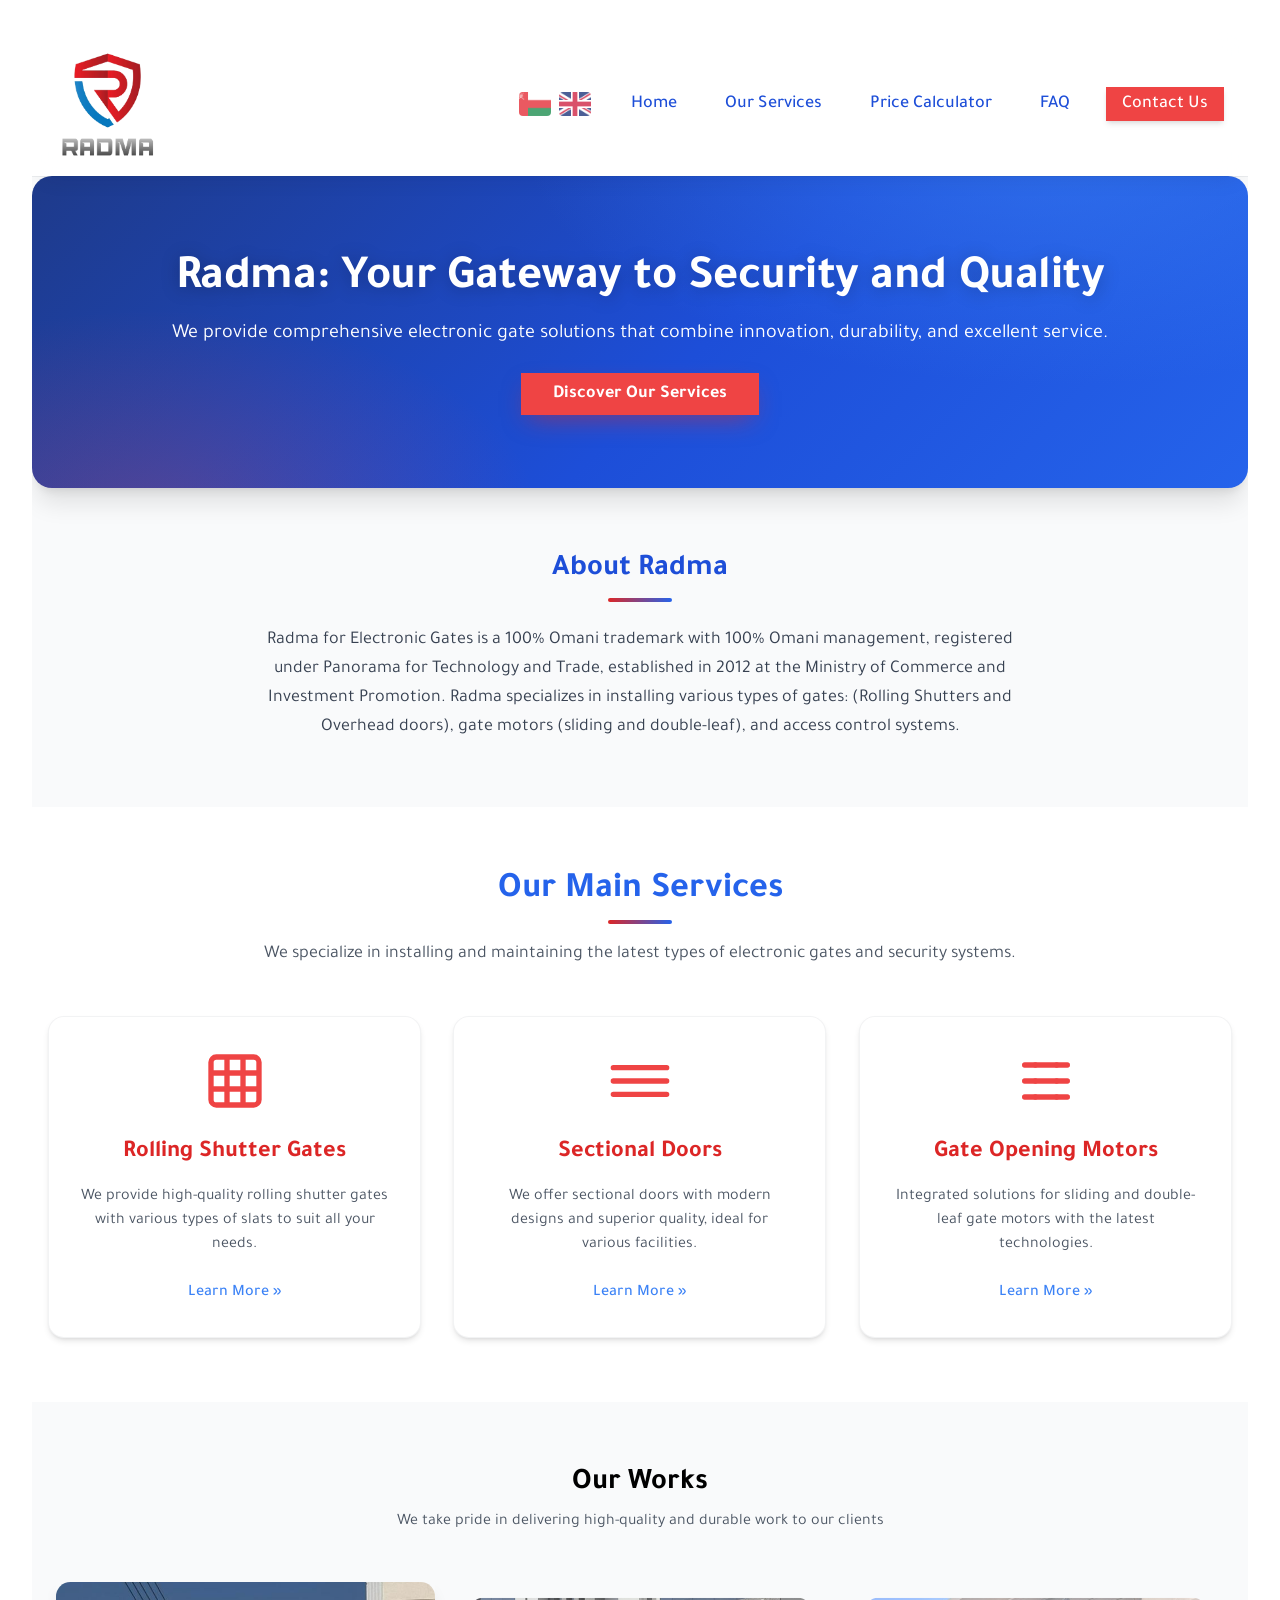
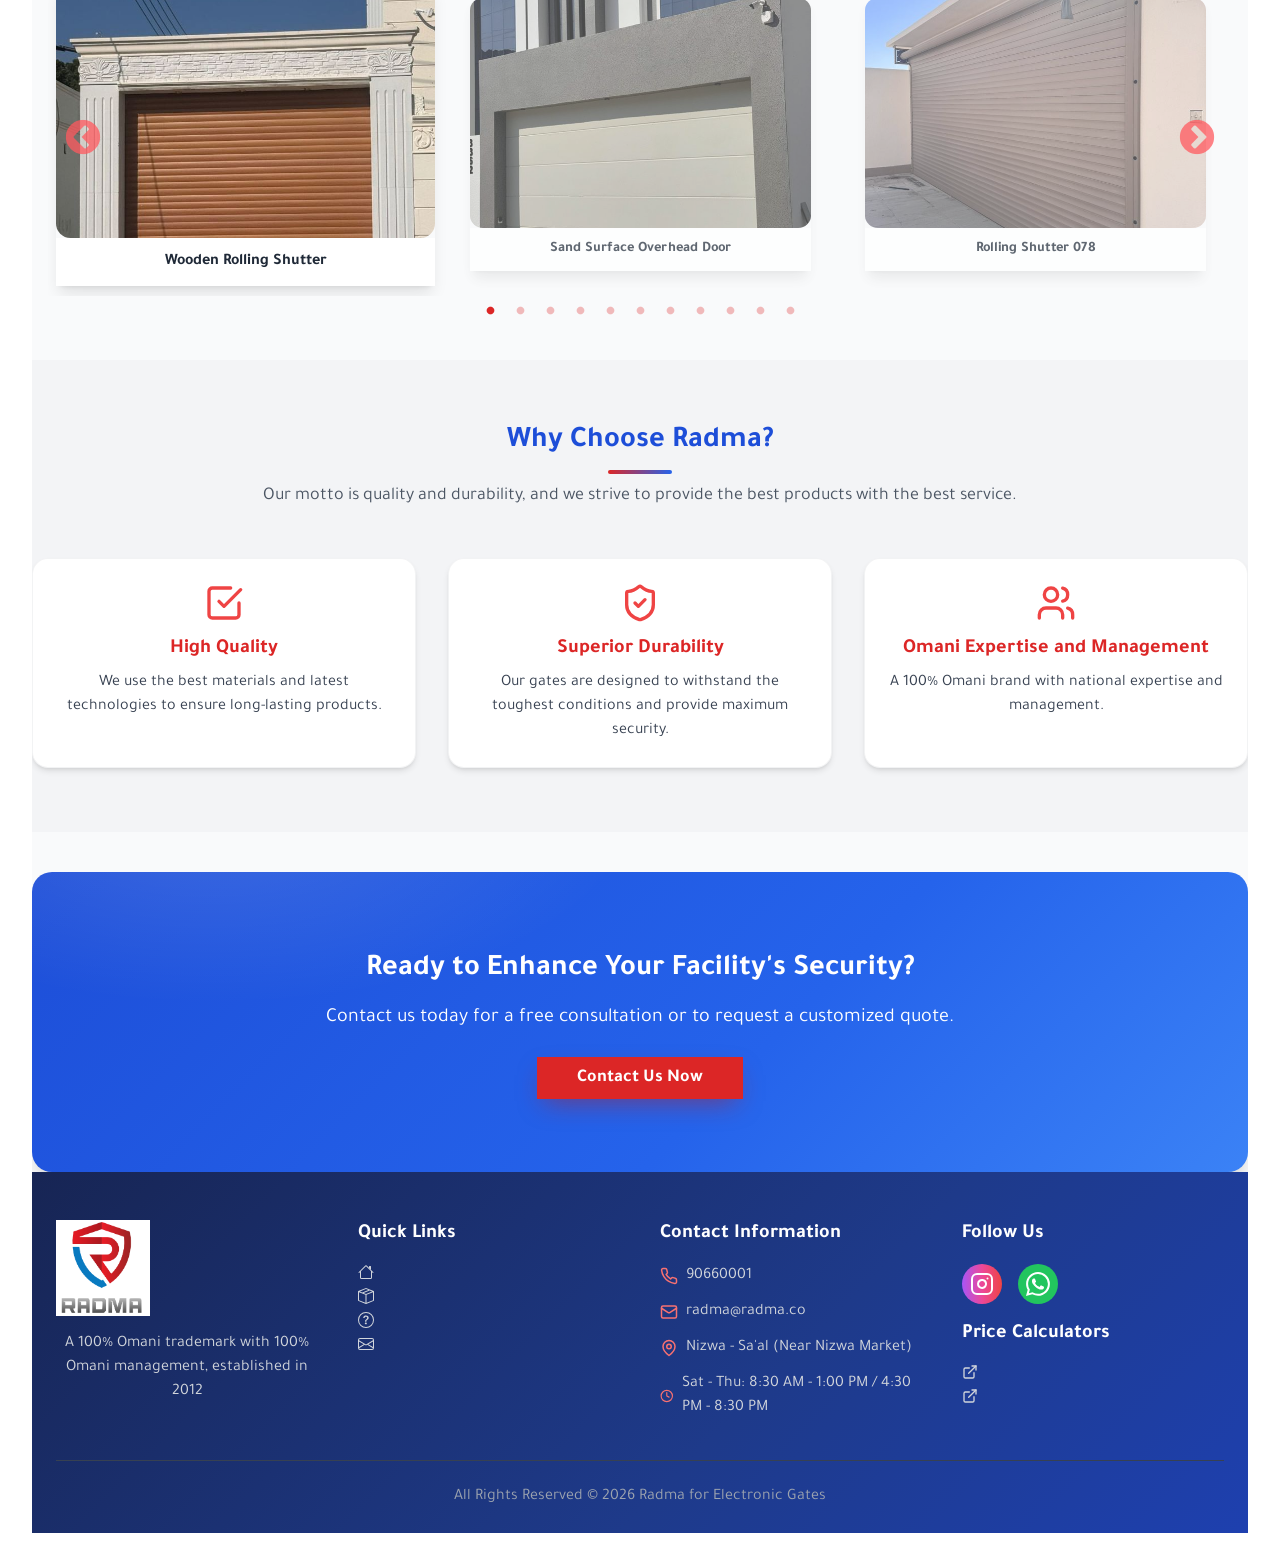
==== commit e379623e: "Technical audit: fix caching/meta bugs, remove dead calculator backend, compress gallery photos Fixe" ====
--- a/index.html
+++ b/index.html
@@ -10,21 +10,23 @@
     <meta name="author" content="ردما للبوابات الإلكترونية">
     <meta property="og:title" content="ردما للبوابات الإلكترونية | بوابات رولينج شتر وأوفر هيد في عمان">
     <meta property="og:description" content="شركة ردما للبوابات الإلكترونية، متخصصون في تركيب وصيانة بوابات الرولينج شتر والبوابات المقطعية (الأوفر هيد) ومكائن البوابات وأنظمة التحكم بالدخول في سلطنة عمان.">
-    <meta property="og:image" content="/radma-logo.png">
-    <meta property="og:url" content="https://drmadscd.manus.space">
+    <meta property="og:image" content="https://radma.co/radma-logo.png">
+    <meta property="og:url" content="https://radma.co/">
     <meta property="og:type" content="website">
+    <link rel="canonical" href="https://radma.co/">
     <meta name="twitter:card" content="summary_large_image">
     <meta name="twitter:title" content="ردما للبوابات الإلكترونية | بوابات رولينج شتر وأوفر هيد في عمان">
     <meta name="twitter:description" content="شركة ردما للبوابات الإلكترونية، متخصصون في تركيب وصيانة بوابات الرولينج شتر والبوابات المقطعية (الأوفر هيد) ومكائن البوابات وأنظمة التحكم بالدخول في سلطنة عمان.">
-    <meta name="twitter:image" content="/radma-logo.png">
+    <meta name="twitter:image" content="https://radma.co/radma-logo.png">
     <link rel="preconnect" href="https://fonts.googleapis.com">
     <link rel="preconnect" href="https://fonts.gstatic.com" crossorigin>
     <link href="https://fonts.googleapis.com/css2?family=Tajawal:wght@400;500;700&display=swap" rel="stylesheet">
-    <script type="module" crossorigin src="/assets/index-BMS4wb2B.js"></script>
+    <script type="module" crossorigin src="/assets/index-radma-20260929.js"></script>
     <link rel="stylesheet" crossorigin href="/assets/index-zuVNKIh2.css">
   </head>
   <body>
     <div id="root"></div>
+    <script src="https://calcshutter.radma.co/chat-widget.js" async></script>
   </body>
 </html>
 
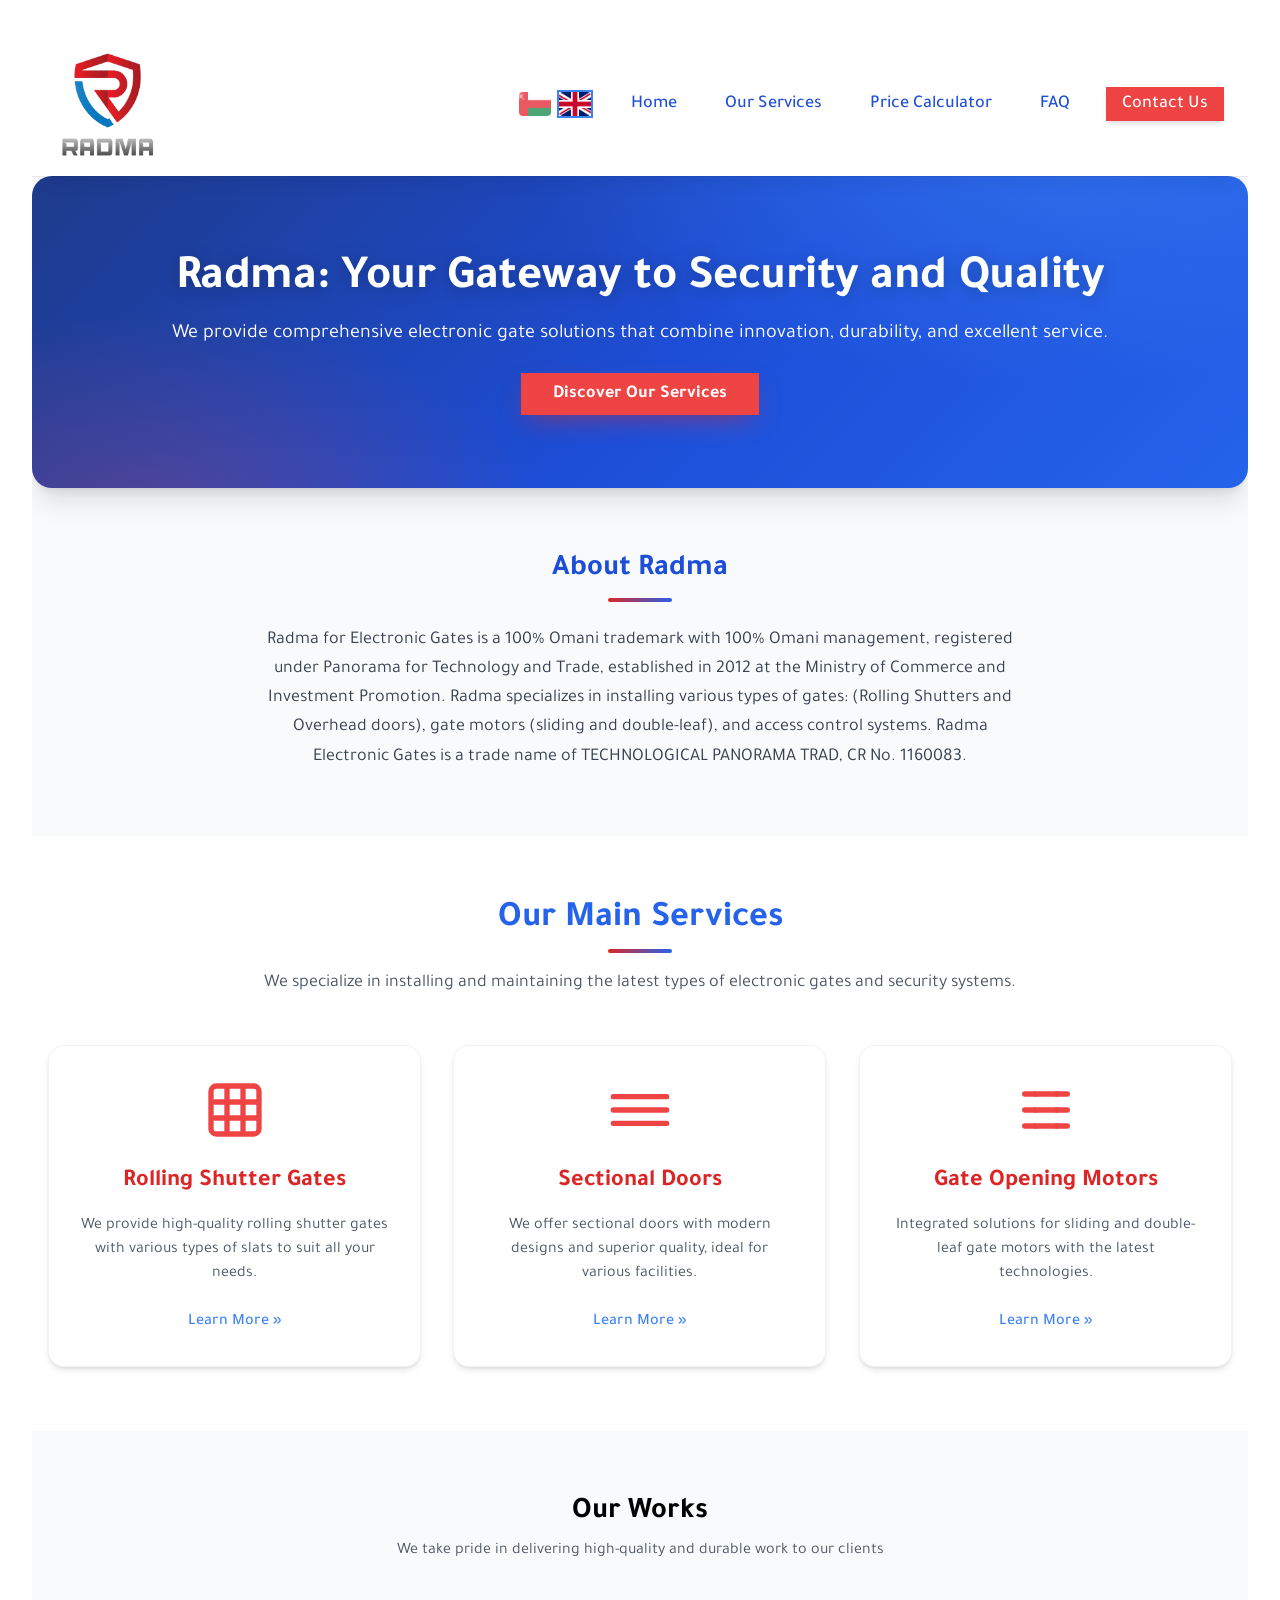
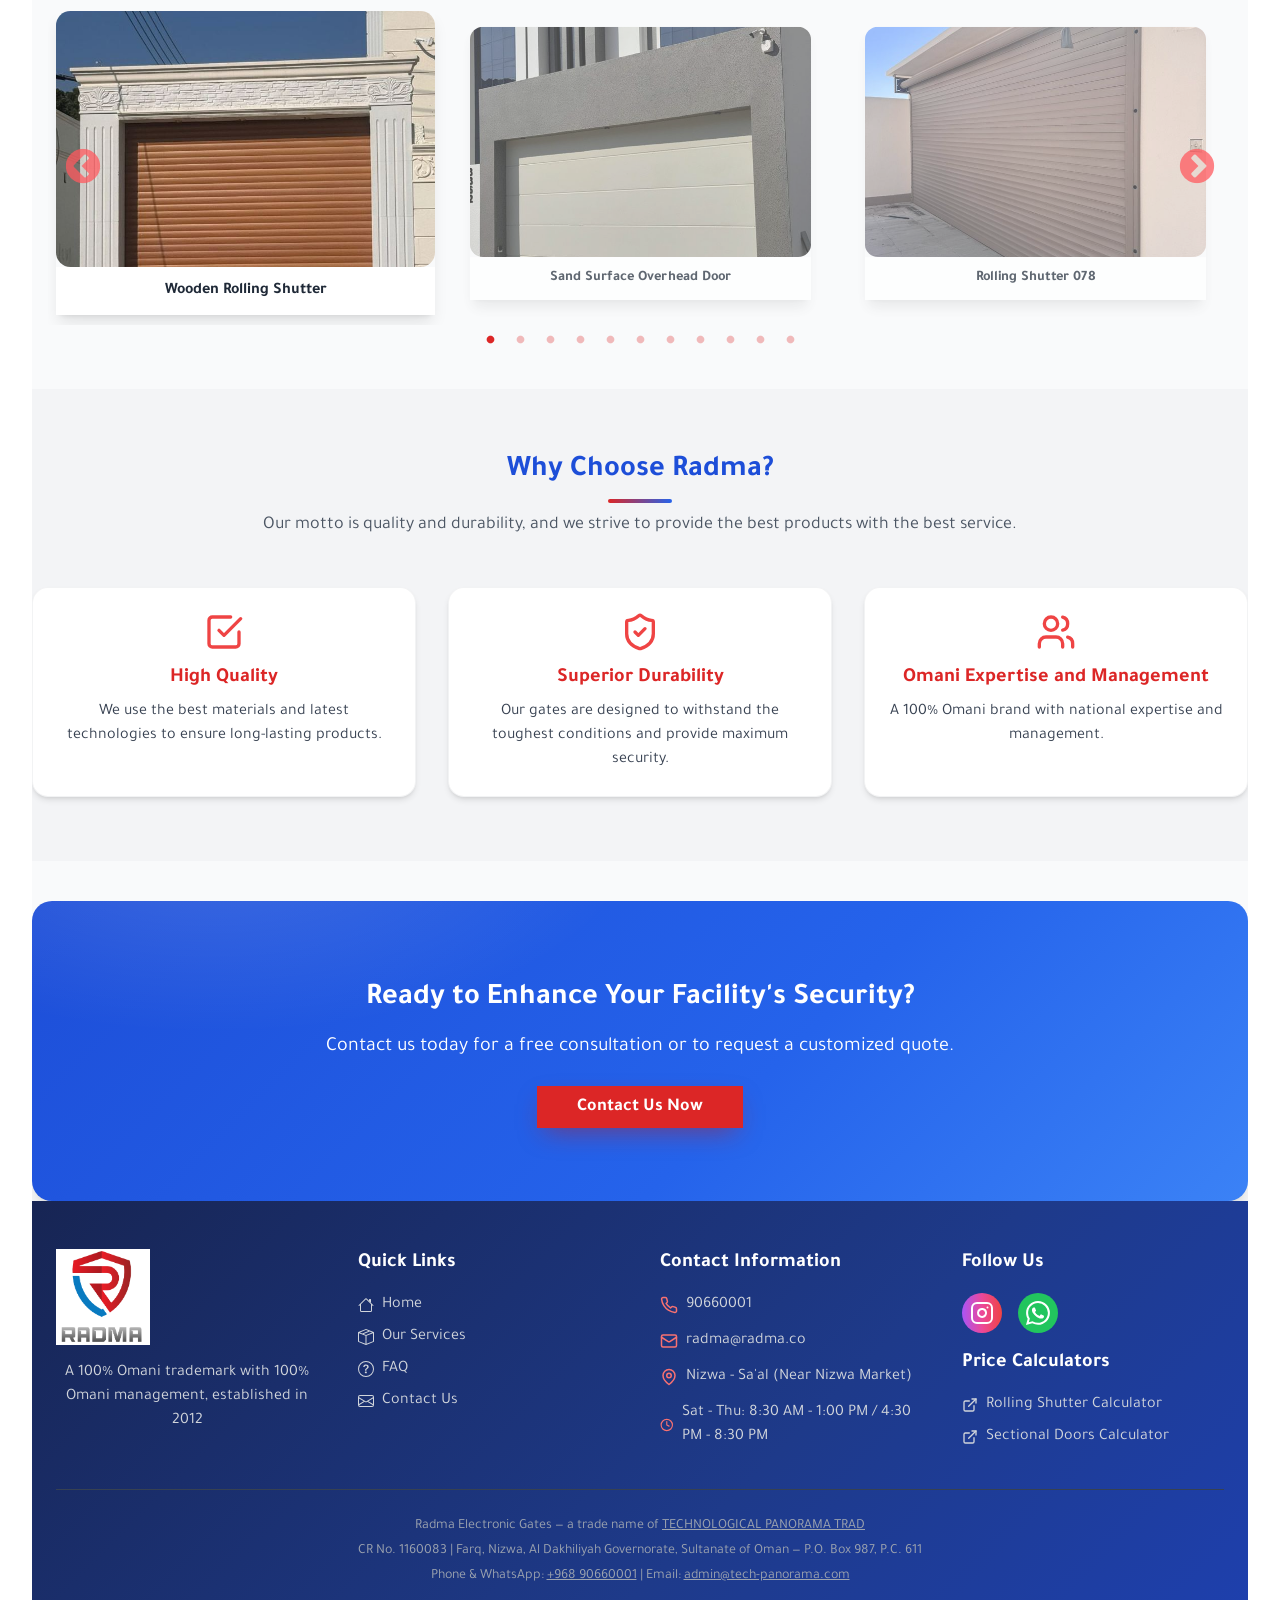
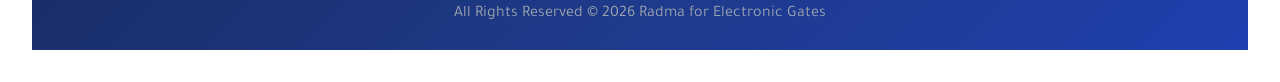
==== commit f9ccd042: "Add legal entity line to site footer (Meta business verification) - Footer (all pages): Radma is a t" ====
--- a/index.html
+++ b/index.html
@@ -21,8 +21,8 @@
     <link rel="preconnect" href="https://fonts.googleapis.com">
     <link rel="preconnect" href="https://fonts.gstatic.com" crossorigin>
     <link href="https://fonts.googleapis.com/css2?family=Tajawal:wght@400;500;700&display=swap" rel="stylesheet">
-    <script type="module" crossorigin src="/assets/index-radma-20260929.js"></script>
-    <link rel="stylesheet" crossorigin href="/assets/index-zuVNKIh2.css">
+    <script type="module" crossorigin src="/assets/index-radma-20261120.js"></script>
+    <link rel="stylesheet" crossorigin href="/assets/index-radma-20261120.css">
   </head>
   <body>
     <div id="root"></div>
--- a/assets/index-radma-20261120.css
+++ b/assets/index-radma-20261120.css
@@ -0,0 +1,137 @@
+@charset "UTF-8";.slick-slider{position:relative;display:block;box-sizing:border-box;-webkit-user-select:none;-moz-user-select:none;user-select:none;-webkit-touch-callout:none;-khtml-user-select:none;touch-action:pan-y;-webkit-tap-highlight-color:transparent}.slick-list{position:relative;display:block;overflow:hidden;margin:0;padding:0}.slick-list:focus{outline:none}.slick-list.dragging{cursor:pointer;cursor:hand}.slick-slider .slick-track,.slick-slider .slick-list{transform:translateZ(0)}.slick-track{position:relative;top:0;left:0;display:block;margin-left:auto;margin-right:auto}.slick-track:before,.slick-track:after{display:table;content:""}.slick-track:after{clear:both}.slick-loading .slick-track{visibility:hidden}.slick-slide{display:none;float:left;height:100%;min-height:1px}[dir=rtl] .slick-slide{float:right}.slick-slide img{display:block}.slick-slide.slick-loading img{display:none}.slick-slide.dragging img{pointer-events:none}.slick-initialized .slick-slide{display:block}.slick-loading .slick-slide{visibility:hidden}.slick-vertical .slick-slide{display:block;height:auto;border:1px solid transparent}.slick-arrow.slick-hidden{display:none}.slick-loading .slick-list{background:#fff url(/assets/ajax-loader-BcnMEykj.gif) center center no-repeat}@font-face{font-family:slick;font-weight:400;font-style:normal;src:url([data-uri]);src:url([data-uri]) format("embedded-opentype"),url([data-uri]) format("woff"),url([data-uri]) format("truetype"),url(/assets/slick-BlzDm7g2.svg#slick) format("svg")}.slick-prev,.slick-next{font-size:0;line-height:0;position:absolute;top:50%;display:block;width:20px;height:20px;padding:0;transform:translateY(-50%);cursor:pointer;color:transparent;border:none;outline:none;background:transparent}.slick-prev:hover,.slick-prev:focus,.slick-next:hover,.slick-next:focus{color:transparent;outline:none;background:transparent}.slick-prev:hover:before,.slick-prev:focus:before,.slick-next:hover:before,.slick-next:focus:before{opacity:1}.slick-prev.slick-disabled:before,.slick-next.slick-disabled:before{opacity:.25}.slick-prev:before,.slick-next:before{font-family:slick;font-size:20px;line-height:1;opacity:.75;color:#fff;-webkit-font-smoothing:antialiased;-moz-osx-font-smoothing:grayscale}.slick-prev{left:-25px}[dir=rtl] .slick-prev{right:-25px;left:auto}.slick-prev:before{content:"←"}[dir=rtl] .slick-prev:before{content:"→"}.slick-next{right:-25px}[dir=rtl] .slick-next{right:auto;left:-25px}.slick-next:before{content:"→"}[dir=rtl] .slick-next:before{content:"←"}.slick-dotted.slick-slider{margin-bottom:30px}.slick-dots{position:absolute;bottom:-25px;display:block;width:100%;padding:0;margin:0;list-style:none;text-align:center}.slick-dots li{position:relative;display:inline-block;width:20px;height:20px;margin:0 5px;padding:0;cursor:pointer}.slick-dots li button{font-size:0;line-height:0;display:block;width:20px;height:20px;padding:5px;cursor:pointer;color:transparent;border:0;outline:none;background:transparent}.slick-dots li button:hover,.slick-dots li button:focus{outline:none}.slick-dots li button:hover:before,.slick-dots li button:focus:before{opacity:1}.slick-dots li button:before{font-family:slick;font-size:6px;line-height:20px;position:absolute;top:0;left:0;width:20px;height:20px;content:"•";text-align:center;opacity:.25;color:#000;-webkit-font-smoothing:antialiased;-moz-osx-font-smoothing:grayscale}.slick-dots li.slick-active button:before{opacity:.75;color:#000}[data-aos][data-aos][data-aos-duration="50"],body[data-aos-duration="50"] [data-aos]{transition-duration:50ms}[data-aos][data-aos][data-aos-delay="50"],body[data-aos-delay="50"] [data-aos]{transition-delay:0}[data-aos][data-aos][data-aos-delay="50"].aos-animate,body[data-aos-delay="50"] [data-aos].aos-animate{transition-delay:50ms}[data-aos][data-aos][data-aos-duration="100"],body[data-aos-duration="100"] [data-aos]{transition-duration:.1s}[data-aos][data-aos][data-aos-delay="100"],body[data-aos-delay="100"] [data-aos]{transition-delay:0}[data-aos][data-aos][data-aos-delay="100"].aos-animate,body[data-aos-delay="100"] [data-aos].aos-animate{transition-delay:.1s}[data-aos][data-aos][data-aos-duration="150"],body[data-aos-duration="150"] [data-aos]{transition-duration:.15s}[data-aos][data-aos][data-aos-delay="150"],body[data-aos-delay="150"] [data-aos]{transition-delay:0}[data-aos][data-aos][data-aos-delay="150"].aos-animate,body[data-aos-delay="150"] [data-aos].aos-animate{transition-delay:.15s}[data-aos][data-aos][data-aos-duration="200"],body[data-aos-duration="200"] [data-aos]{transition-duration:.2s}[data-aos][data-aos][data-aos-delay="200"],body[data-aos-delay="200"] [data-aos]{transition-delay:0}[data-aos][data-aos][data-aos-delay="200"].aos-animate,body[data-aos-delay="200"] [data-aos].aos-animate{transition-delay:.2s}[data-aos][data-aos][data-aos-duration="250"],body[data-aos-duration="250"] [data-aos]{transition-duration:.25s}[data-aos][data-aos][data-aos-delay="250"],body[data-aos-delay="250"] [data-aos]{transition-delay:0}[data-aos][data-aos][data-aos-delay="250"].aos-animate,body[data-aos-delay="250"] [data-aos].aos-animate{transition-delay:.25s}[data-aos][data-aos][data-aos-duration="300"],body[data-aos-duration="300"] [data-aos]{transition-duration:.3s}[data-aos][data-aos][data-aos-delay="300"],body[data-aos-delay="300"] [data-aos]{transition-delay:0}[data-aos][data-aos][data-aos-delay="300"].aos-animate,body[data-aos-delay="300"] [data-aos].aos-animate{transition-delay:.3s}[data-aos][data-aos][data-aos-duration="350"],body[data-aos-duration="350"] [data-aos]{transition-duration:.35s}[data-aos][data-aos][data-aos-delay="350"],body[data-aos-delay="350"] [data-aos]{transition-delay:0}[data-aos][data-aos][data-aos-delay="350"].aos-animate,body[data-aos-delay="350"] [data-aos].aos-animate{transition-delay:.35s}[data-aos][data-aos][data-aos-duration="400"],body[data-aos-duration="400"] [data-aos]{transition-duration:.4s}[data-aos][data-aos][data-aos-delay="400"],body[data-aos-delay="400"] [data-aos]{transition-delay:0}[data-aos][data-aos][data-aos-delay="400"].aos-animate,body[data-aos-delay="400"] [data-aos].aos-animate{transition-delay:.4s}[data-aos][data-aos][data-aos-duration="450"],body[data-aos-duration="450"] [data-aos]{transition-duration:.45s}[data-aos][data-aos][data-aos-delay="450"],body[data-aos-delay="450"] [data-aos]{transition-delay:0}[data-aos][data-aos][data-aos-delay="450"].aos-animate,body[data-aos-delay="450"] [data-aos].aos-animate{transition-delay:.45s}[data-aos][data-aos][data-aos-duration="500"],body[data-aos-duration="500"] [data-aos]{transition-duration:.5s}[data-aos][data-aos][data-aos-delay="500"],body[data-aos-delay="500"] [data-aos]{transition-delay:0}[data-aos][data-aos][data-aos-delay="500"].aos-animate,body[data-aos-delay="500"] [data-aos].aos-animate{transition-delay:.5s}[data-aos][data-aos][data-aos-duration="550"],body[data-aos-duration="550"] [data-aos]{transition-duration:.55s}[data-aos][data-aos][data-aos-delay="550"],body[data-aos-delay="550"] [data-aos]{transition-delay:0}[data-aos][data-aos][data-aos-delay="550"].aos-animate,body[data-aos-delay="550"] [data-aos].aos-animate{transition-delay:.55s}[data-aos][data-aos][data-aos-duration="600"],body[data-aos-duration="600"] [data-aos]{transition-duration:.6s}[data-aos][data-aos][data-aos-delay="600"],body[data-aos-delay="600"] [data-aos]{transition-delay:0}[data-aos][data-aos][data-aos-delay="600"].aos-animate,body[data-aos-delay="600"] [data-aos].aos-animate{transition-delay:.6s}[data-aos][data-aos][data-aos-duration="650"],body[data-aos-duration="650"] [data-aos]{transition-duration:.65s}[data-aos][data-aos][data-aos-delay="650"],body[data-aos-delay="650"] [data-aos]{transition-delay:0}[data-aos][data-aos][data-aos-delay="650"].aos-animate,body[data-aos-delay="650"] [data-aos].aos-animate{transition-delay:.65s}[data-aos][data-aos][data-aos-duration="700"],body[data-aos-duration="700"] [data-aos]{transition-duration:.7s}[data-aos][data-aos][data-aos-delay="700"],body[data-aos-delay="700"] [data-aos]{transition-delay:0}[data-aos][data-aos][data-aos-delay="700"].aos-animate,body[data-aos-delay="700"] [data-aos].aos-animate{transition-delay:.7s}[data-aos][data-aos][data-aos-duration="750"],body[data-aos-duration="750"] [data-aos]{transition-duration:.75s}[data-aos][data-aos][data-aos-delay="750"],body[data-aos-delay="750"] [data-aos]{transition-delay:0}[data-aos][data-aos][data-aos-delay="750"].aos-animate,body[data-aos-delay="750"] [data-aos].aos-animate{transition-delay:.75s}[data-aos][data-aos][data-aos-duration="800"],body[data-aos-duration="800"] [data-aos]{transition-duration:.8s}[data-aos][data-aos][data-aos-delay="800"],body[data-aos-delay="800"] [data-aos]{transition-delay:0}[data-aos][data-aos][data-aos-delay="800"].aos-animate,body[data-aos-delay="800"] [data-aos].aos-animate{transition-delay:.8s}[data-aos][data-aos][data-aos-duration="850"],body[data-aos-duration="850"] [data-aos]{transition-duration:.85s}[data-aos][data-aos][data-aos-delay="850"],body[data-aos-delay="850"] [data-aos]{transition-delay:0}[data-aos][data-aos][data-aos-delay="850"].aos-animate,body[data-aos-delay="850"] [data-aos].aos-animate{transition-delay:.85s}[data-aos][data-aos][data-aos-duration="900"],body[data-aos-duration="900"] [data-aos]{transition-duration:.9s}[data-aos][data-aos][data-aos-delay="900"],body[data-aos-delay="900"] [data-aos]{transition-delay:0}[data-aos][data-aos][data-aos-delay="900"].aos-animate,body[data-aos-delay="900"] [data-aos].aos-animate{transition-delay:.9s}[data-aos][data-aos][data-aos-duration="950"],body[data-aos-duration="950"] [data-aos]{transition-duration:.95s}[data-aos][data-aos][data-aos-delay="950"],body[data-aos-delay="950"] [data-aos]{transition-delay:0}[data-aos][data-aos][data-aos-delay="950"].aos-animate,body[data-aos-delay="950"] [data-aos].aos-animate{transition-delay:.95s}[data-aos][data-aos][data-aos-duration="1000"],body[data-aos-duration="1000"] [data-aos]{transition-duration:1s}[data-aos][data-aos][data-aos-delay="1000"],body[data-aos-delay="1000"] [data-aos]{transition-delay:0}[data-aos][data-aos][data-aos-delay="1000"].aos-animate,body[data-aos-delay="1000"] [data-aos].aos-animate{transition-delay:1s}[data-aos][data-aos][data-aos-duration="1050"],body[data-aos-duration="1050"] [data-aos]{transition-duration:1.05s}[data-aos][data-aos][data-aos-delay="1050"],body[data-aos-delay="1050"] [data-aos]{transition-delay:0}[data-aos][data-aos][data-aos-delay="1050"].aos-animate,body[data-aos-delay="1050"] [data-aos].aos-animate{transition-delay:1.05s}[data-aos][data-aos][data-aos-duration="1100"],body[data-aos-duration="1100"] [data-aos]{transition-duration:1.1s}[data-aos][data-aos][data-aos-delay="1100"],body[data-aos-delay="1100"] [data-aos]{transition-delay:0}[data-aos][data-aos][data-aos-delay="1100"].aos-animate,body[data-aos-delay="1100"] [data-aos].aos-animate{transition-delay:1.1s}[data-aos][data-aos][data-aos-duration="1150"],body[data-aos-duration="1150"] [data-aos]{transition-duration:1.15s}[data-aos][data-aos][data-aos-delay="1150"],body[data-aos-delay="1150"] [data-aos]{transition-delay:0}[data-aos][data-aos][data-aos-delay="1150"].aos-animate,body[data-aos-delay="1150"] [data-aos].aos-animate{transition-delay:1.15s}[data-aos][data-aos][data-aos-duration="1200"],body[data-aos-duration="1200"] [data-aos]{transition-duration:1.2s}[data-aos][data-aos][data-aos-delay="1200"],body[data-aos-delay="1200"] [data-aos]{transition-delay:0}[data-aos][data-aos][data-aos-delay="1200"].aos-animate,body[data-aos-delay="1200"] [data-aos].aos-animate{transition-delay:1.2s}[data-aos][data-aos][data-aos-duration="1250"],body[data-aos-duration="1250"] [data-aos]{transition-duration:1.25s}[data-aos][data-aos][data-aos-delay="1250"],body[data-aos-delay="1250"] [data-aos]{transition-delay:0}[data-aos][data-aos][data-aos-delay="1250"].aos-animate,body[data-aos-delay="1250"] [data-aos].aos-animate{transition-delay:1.25s}[data-aos][data-aos][data-aos-duration="1300"],body[data-aos-duration="1300"] [data-aos]{transition-duration:1.3s}[data-aos][data-aos][data-aos-delay="1300"],body[data-aos-delay="1300"] [data-aos]{transition-delay:0}[data-aos][data-aos][data-aos-delay="1300"].aos-animate,body[data-aos-delay="1300"] [data-aos].aos-animate{transition-delay:1.3s}[data-aos][data-aos][data-aos-duration="1350"],body[data-aos-duration="1350"] [data-aos]{transition-duration:1.35s}[data-aos][data-aos][data-aos-delay="1350"],body[data-aos-delay="1350"] [data-aos]{transition-delay:0}[data-aos][data-aos][data-aos-delay="1350"].aos-animate,body[data-aos-delay="1350"] [data-aos].aos-animate{transition-delay:1.35s}[data-aos][data-aos][data-aos-duration="1400"],body[data-aos-duration="1400"] [data-aos]{transition-duration:1.4s}[data-aos][data-aos][data-aos-delay="1400"],body[data-aos-delay="1400"] [data-aos]{transition-delay:0}[data-aos][data-aos][data-aos-delay="1400"].aos-animate,body[data-aos-delay="1400"] [data-aos].aos-animate{transition-delay:1.4s}[data-aos][data-aos][data-aos-duration="1450"],body[data-aos-duration="1450"] [data-aos]{transition-duration:1.45s}[data-aos][data-aos][data-aos-delay="1450"],body[data-aos-delay="1450"] [data-aos]{transition-delay:0}[data-aos][data-aos][data-aos-delay="1450"].aos-animate,body[data-aos-delay="1450"] [data-aos].aos-animate{transition-delay:1.45s}[data-aos][data-aos][data-aos-duration="1500"],body[data-aos-duration="1500"] [data-aos]{transition-duration:1.5s}[data-aos][data-aos][data-aos-delay="1500"],body[data-aos-delay="1500"] [data-aos]{transition-delay:0}[data-aos][data-aos][data-aos-delay="1500"].aos-animate,body[data-aos-delay="1500"] [data-aos].aos-animate{transition-delay:1.5s}[data-aos][data-aos][data-aos-duration="1550"],body[data-aos-duration="1550"] [data-aos]{transition-duration:1.55s}[data-aos][data-aos][data-aos-delay="1550"],body[data-aos-delay="1550"] [data-aos]{transition-delay:0}[data-aos][data-aos][data-aos-delay="1550"].aos-animate,body[data-aos-delay="1550"] [data-aos].aos-animate{transition-delay:1.55s}[data-aos][data-aos][data-aos-duration="1600"],body[data-aos-duration="1600"] [data-aos]{transition-duration:1.6s}[data-aos][data-aos][data-aos-delay="1600"],body[data-aos-delay="1600"] [data-aos]{transition-delay:0}[data-aos][data-aos][data-aos-delay="1600"].aos-animate,body[data-aos-delay="1600"] [data-aos].aos-animate{transition-delay:1.6s}[data-aos][data-aos][data-aos-duration="1650"],body[data-aos-duration="1650"] [data-aos]{transition-duration:1.65s}[data-aos][data-aos][data-aos-delay="1650"],body[data-aos-delay="1650"] [data-aos]{transition-delay:0}[data-aos][data-aos][data-aos-delay="1650"].aos-animate,body[data-aos-delay="1650"] [data-aos].aos-animate{transition-delay:1.65s}[data-aos][data-aos][data-aos-duration="1700"],body[data-aos-duration="1700"] [data-aos]{transition-duration:1.7s}[data-aos][data-aos][data-aos-delay="1700"],body[data-aos-delay="1700"] [data-aos]{transition-delay:0}[data-aos][data-aos][data-aos-delay="1700"].aos-animate,body[data-aos-delay="1700"] [data-aos].aos-animate{transition-delay:1.7s}[data-aos][data-aos][data-aos-duration="1750"],body[data-aos-duration="1750"] [data-aos]{transition-duration:1.75s}[data-aos][data-aos][data-aos-delay="1750"],body[data-aos-delay="1750"] [data-aos]{transition-delay:0}[data-aos][data-aos][data-aos-delay="1750"].aos-animate,body[data-aos-delay="1750"] [data-aos].aos-animate{transition-delay:1.75s}[data-aos][data-aos][data-aos-duration="1800"],body[data-aos-duration="1800"] [data-aos]{transition-duration:1.8s}[data-aos][data-aos][data-aos-delay="1800"],body[data-aos-delay="1800"] [data-aos]{transition-delay:0}[data-aos][data-aos][data-aos-delay="1800"].aos-animate,body[data-aos-delay="1800"] [data-aos].aos-animate{transition-delay:1.8s}[data-aos][data-aos][data-aos-duration="1850"],body[data-aos-duration="1850"] [data-aos]{transition-duration:1.85s}[data-aos][data-aos][data-aos-delay="1850"],body[data-aos-delay="1850"] [data-aos]{transition-delay:0}[data-aos][data-aos][data-aos-delay="1850"].aos-animate,body[data-aos-delay="1850"] [data-aos].aos-animate{transition-delay:1.85s}[data-aos][data-aos][data-aos-duration="1900"],body[data-aos-duration="1900"] [data-aos]{transition-duration:1.9s}[data-aos][data-aos][data-aos-delay="1900"],body[data-aos-delay="1900"] [data-aos]{transition-delay:0}[data-aos][data-aos][data-aos-delay="1900"].aos-animate,body[data-aos-delay="1900"] [data-aos].aos-animate{transition-delay:1.9s}[data-aos][data-aos][data-aos-duration="1950"],body[data-aos-duration="1950"] [data-aos]{transition-duration:1.95s}[data-aos][data-aos][data-aos-delay="1950"],body[data-aos-delay="1950"] [data-aos]{transition-delay:0}[data-aos][data-aos][data-aos-delay="1950"].aos-animate,body[data-aos-delay="1950"] [data-aos].aos-animate{transition-delay:1.95s}[data-aos][data-aos][data-aos-duration="2000"],body[data-aos-duration="2000"] [data-aos]{transition-duration:2s}[data-aos][data-aos][data-aos-delay="2000"],body[data-aos-delay="2000"] [data-aos]{transition-delay:0}[data-aos][data-aos][data-aos-delay="2000"].aos-animate,body[data-aos-delay="2000"] [data-aos].aos-animate{transition-delay:2s}[data-aos][data-aos][data-aos-duration="2050"],body[data-aos-duration="2050"] [data-aos]{transition-duration:2.05s}[data-aos][data-aos][data-aos-delay="2050"],body[data-aos-delay="2050"] [data-aos]{transition-delay:0}[data-aos][data-aos][data-aos-delay="2050"].aos-animate,body[data-aos-delay="2050"] [data-aos].aos-animate{transition-delay:2.05s}[data-aos][data-aos][data-aos-duration="2100"],body[data-aos-duration="2100"] [data-aos]{transition-duration:2.1s}[data-aos][data-aos][data-aos-delay="2100"],body[data-aos-delay="2100"] [data-aos]{transition-delay:0}[data-aos][data-aos][data-aos-delay="2100"].aos-animate,body[data-aos-delay="2100"] [data-aos].aos-animate{transition-delay:2.1s}[data-aos][data-aos][data-aos-duration="2150"],body[data-aos-duration="2150"] [data-aos]{transition-duration:2.15s}[data-aos][data-aos][data-aos-delay="2150"],body[data-aos-delay="2150"] [data-aos]{transition-delay:0}[data-aos][data-aos][data-aos-delay="2150"].aos-animate,body[data-aos-delay="2150"] [data-aos].aos-animate{transition-delay:2.15s}[data-aos][data-aos][data-aos-duration="2200"],body[data-aos-duration="2200"] [data-aos]{transition-duration:2.2s}[data-aos][data-aos][data-aos-delay="2200"],body[data-aos-delay="2200"] [data-aos]{transition-delay:0}[data-aos][data-aos][data-aos-delay="2200"].aos-animate,body[data-aos-delay="2200"] [data-aos].aos-animate{transition-delay:2.2s}[data-aos][data-aos][data-aos-duration="2250"],body[data-aos-duration="2250"] [data-aos]{transition-duration:2.25s}[data-aos][data-aos][data-aos-delay="2250"],body[data-aos-delay="2250"] [data-aos]{transition-delay:0}[data-aos][data-aos][data-aos-delay="2250"].aos-animate,body[data-aos-delay="2250"] [data-aos].aos-animate{transition-delay:2.25s}[data-aos][data-aos][data-aos-duration="2300"],body[data-aos-duration="2300"] [data-aos]{transition-duration:2.3s}[data-aos][data-aos][data-aos-delay="2300"],body[data-aos-delay="2300"] [data-aos]{transition-delay:0}[data-aos][data-aos][data-aos-delay="2300"].aos-animate,body[data-aos-delay="2300"] [data-aos].aos-animate{transition-delay:2.3s}[data-aos][data-aos][data-aos-duration="2350"],body[data-aos-duration="2350"] [data-aos]{transition-duration:2.35s}[data-aos][data-aos][data-aos-delay="2350"],body[data-aos-delay="2350"] [data-aos]{transition-delay:0}[data-aos][data-aos][data-aos-delay="2350"].aos-animate,body[data-aos-delay="2350"] [data-aos].aos-animate{transition-delay:2.35s}[data-aos][data-aos][data-aos-duration="2400"],body[data-aos-duration="2400"] [data-aos]{transition-duration:2.4s}[data-aos][data-aos][data-aos-delay="2400"],body[data-aos-delay="2400"] [data-aos]{transition-delay:0}[data-aos][data-aos][data-aos-delay="2400"].aos-animate,body[data-aos-delay="2400"] [data-aos].aos-animate{transition-delay:2.4s}[data-aos][data-aos][data-aos-duration="2450"],body[data-aos-duration="2450"] [data-aos]{transition-duration:2.45s}[data-aos][data-aos][data-aos-delay="2450"],body[data-aos-delay="2450"] [data-aos]{transition-delay:0}[data-aos][data-aos][data-aos-delay="2450"].aos-animate,body[data-aos-delay="2450"] [data-aos].aos-animate{transition-delay:2.45s}[data-aos][data-aos][data-aos-duration="2500"],body[data-aos-duration="2500"] [data-aos]{transition-duration:2.5s}[data-aos][data-aos][data-aos-delay="2500"],body[data-aos-delay="2500"] [data-aos]{transition-delay:0}[data-aos][data-aos][data-aos-delay="2500"].aos-animate,body[data-aos-delay="2500"] [data-aos].aos-animate{transition-delay:2.5s}[data-aos][data-aos][data-aos-duration="2550"],body[data-aos-duration="2550"] [data-aos]{transition-duration:2.55s}[data-aos][data-aos][data-aos-delay="2550"],body[data-aos-delay="2550"] [data-aos]{transition-delay:0}[data-aos][data-aos][data-aos-delay="2550"].aos-animate,body[data-aos-delay="2550"] [data-aos].aos-animate{transition-delay:2.55s}[data-aos][data-aos][data-aos-duration="2600"],body[data-aos-duration="2600"] [data-aos]{transition-duration:2.6s}[data-aos][data-aos][data-aos-delay="2600"],body[data-aos-delay="2600"] [data-aos]{transition-delay:0}[data-aos][data-aos][data-aos-delay="2600"].aos-animate,body[data-aos-delay="2600"] [data-aos].aos-animate{transition-delay:2.6s}[data-aos][data-aos][data-aos-duration="2650"],body[data-aos-duration="2650"] [data-aos]{transition-duration:2.65s}[data-aos][data-aos][data-aos-delay="2650"],body[data-aos-delay="2650"] [data-aos]{transition-delay:0}[data-aos][data-aos][data-aos-delay="2650"].aos-animate,body[data-aos-delay="2650"] [data-aos].aos-animate{transition-delay:2.65s}[data-aos][data-aos][data-aos-duration="2700"],body[data-aos-duration="2700"] [data-aos]{transition-duration:2.7s}[data-aos][data-aos][data-aos-delay="2700"],body[data-aos-delay="2700"] [data-aos]{transition-delay:0}[data-aos][data-aos][data-aos-delay="2700"].aos-animate,body[data-aos-delay="2700"] [data-aos].aos-animate{transition-delay:2.7s}[data-aos][data-aos][data-aos-duration="2750"],body[data-aos-duration="2750"] [data-aos]{transition-duration:2.75s}[data-aos][data-aos][data-aos-delay="2750"],body[data-aos-delay="2750"] [data-aos]{transition-delay:0}[data-aos][data-aos][data-aos-delay="2750"].aos-animate,body[data-aos-delay="2750"] [data-aos].aos-animate{transition-delay:2.75s}[data-aos][data-aos][data-aos-duration="2800"],body[data-aos-duration="2800"] [data-aos]{transition-duration:2.8s}[data-aos][data-aos][data-aos-delay="2800"],body[data-aos-delay="2800"] [data-aos]{transition-delay:0}[data-aos][data-aos][data-aos-delay="2800"].aos-animate,body[data-aos-delay="2800"] [data-aos].aos-animate{transition-delay:2.8s}[data-aos][data-aos][data-aos-duration="2850"],body[data-aos-duration="2850"] [data-aos]{transition-duration:2.85s}[data-aos][data-aos][data-aos-delay="2850"],body[data-aos-delay="2850"] [data-aos]{transition-delay:0}[data-aos][data-aos][data-aos-delay="2850"].aos-animate,body[data-aos-delay="2850"] [data-aos].aos-animate{transition-delay:2.85s}[data-aos][data-aos][data-aos-duration="2900"],body[data-aos-duration="2900"] [data-aos]{transition-duration:2.9s}[data-aos][data-aos][data-aos-delay="2900"],body[data-aos-delay="2900"] [data-aos]{transition-delay:0}[data-aos][data-aos][data-aos-delay="2900"].aos-animate,body[data-aos-delay="2900"] [data-aos].aos-animate{transition-delay:2.9s}[data-aos][data-aos][data-aos-duration="2950"],body[data-aos-duration="2950"] [data-aos]{transition-duration:2.95s}[data-aos][data-aos][data-aos-delay="2950"],body[data-aos-delay="2950"] [data-aos]{transition-delay:0}[data-aos][data-aos][data-aos-delay="2950"].aos-animate,body[data-aos-delay="2950"] [data-aos].aos-animate{transition-delay:2.95s}[data-aos][data-aos][data-aos-duration="3000"],body[data-aos-duration="3000"] [data-aos]{transition-duration:3s}[data-aos][data-aos][data-aos-delay="3000"],body[data-aos-delay="3000"] [data-aos]{transition-delay:0}[data-aos][data-aos][data-aos-delay="3000"].aos-animate,body[data-aos-delay="3000"] [data-aos].aos-animate{transition-delay:3s}[data-aos][data-aos][data-aos-easing=linear],body[data-aos-easing=linear] [data-aos]{transition-timing-function:cubic-bezier(.25,.25,.75,.75)}[data-aos][data-aos][data-aos-easing=ease],body[data-aos-easing=ease] [data-aos]{transition-timing-function:ease}[data-aos][data-aos][data-aos-easing=ease-in],body[data-aos-easing=ease-in] [data-aos]{transition-timing-function:ease-in}[data-aos][data-aos][data-aos-easing=ease-out],body[data-aos-easing=ease-out] [data-aos]{transition-timing-function:ease-out}[data-aos][data-aos][data-aos-easing=ease-in-out],body[data-aos-easing=ease-in-out] [data-aos]{transition-timing-function:ease-in-out}[data-aos][data-aos][data-aos-easing=ease-in-back],body[data-aos-easing=ease-in-back] [data-aos]{transition-timing-function:cubic-bezier(.6,-.28,.735,.045)}[data-aos][data-aos][data-aos-easing=ease-out-back],body[data-aos-easing=ease-out-back] [data-aos]{transition-timing-function:cubic-bezier(.175,.885,.32,1.275)}[data-aos][data-aos][data-aos-easing=ease-in-out-back],body[data-aos-easing=ease-in-out-back] [data-aos]{transition-timing-function:cubic-bezier(.68,-.55,.265,1.55)}[data-aos][data-aos][data-aos-easing=ease-in-sine],body[data-aos-easing=ease-in-sine] [data-aos]{transition-timing-function:cubic-bezier(.47,0,.745,.715)}[data-aos][data-aos][data-aos-easing=ease-out-sine],body[data-aos-easing=ease-out-sine] [data-aos]{transition-timing-function:cubic-bezier(.39,.575,.565,1)}[data-aos][data-aos][data-aos-easing=ease-in-out-sine],body[data-aos-easing=ease-in-out-sine] [data-aos]{transition-timing-function:cubic-bezier(.445,.05,.55,.95)}[data-aos][data-aos][data-aos-easing=ease-in-quad],body[data-aos-easing=ease-in-quad] [data-aos]{transition-timing-function:cubic-bezier(.55,.085,.68,.53)}[data-aos][data-aos][data-aos-easing=ease-out-quad],body[data-aos-easing=ease-out-quad] [data-aos]{transition-timing-function:cubic-bezier(.25,.46,.45,.94)}[data-aos][data-aos][data-aos-easing=ease-in-out-quad],body[data-aos-easing=ease-in-out-quad] [data-aos]{transition-timing-function:cubic-bezier(.455,.03,.515,.955)}[data-aos][data-aos][data-aos-easing=ease-in-cubic],body[data-aos-easing=ease-in-cubic] [data-aos]{transition-timing-function:cubic-bezier(.55,.085,.68,.53)}[data-aos][data-aos][data-aos-easing=ease-out-cubic],body[data-aos-easing=ease-out-cubic] [data-aos]{transition-timing-function:cubic-bezier(.25,.46,.45,.94)}[data-aos][data-aos][data-aos-easing=ease-in-out-cubic],body[data-aos-easing=ease-in-out-cubic] [data-aos]{transition-timing-function:cubic-bezier(.455,.03,.515,.955)}[data-aos][data-aos][data-aos-easing=ease-in-quart],body[data-aos-easing=ease-in-quart] [data-aos]{transition-timing-function:cubic-bezier(.55,.085,.68,.53)}[data-aos][data-aos][data-aos-easing=ease-out-quart],body[data-aos-easing=ease-out-quart] [data-aos]{transition-timing-function:cubic-bezier(.25,.46,.45,.94)}[data-aos][data-aos][data-aos-easing=ease-in-out-quart],body[data-aos-easing=ease-in-out-quart] [data-aos]{transition-timing-function:cubic-bezier(.455,.03,.515,.955)}[data-aos^=fade][data-aos^=fade]{opacity:0;transition-property:opacity,transform}[data-aos^=fade][data-aos^=fade].aos-animate{opacity:1;transform:translateZ(0)}[data-aos=fade-up]{transform:translate3d(0,100px,0)}[data-aos=fade-down]{transform:translate3d(0,-100px,0)}[data-aos=fade-right]{transform:translate3d(-100px,0,0)}[data-aos=fade-left]{transform:translate3d(100px,0,0)}[data-aos=fade-up-right]{transform:translate3d(-100px,100px,0)}[data-aos=fade-up-left]{transform:translate3d(100px,100px,0)}[data-aos=fade-down-right]{transform:translate3d(-100px,-100px,0)}[data-aos=fade-down-left]{transform:translate3d(100px,-100px,0)}[data-aos^=zoom][data-aos^=zoom]{opacity:0;transition-property:opacity,transform}[data-aos^=zoom][data-aos^=zoom].aos-animate{opacity:1;transform:translateZ(0) scale(1)}[data-aos=zoom-in]{transform:scale(.6)}[data-aos=zoom-in-up]{transform:translate3d(0,100px,0) scale(.6)}[data-aos=zoom-in-down]{transform:translate3d(0,-100px,0) scale(.6)}[data-aos=zoom-in-right]{transform:translate3d(-100px,0,0) scale(.6)}[data-aos=zoom-in-left]{transform:translate3d(100px,0,0) scale(.6)}[data-aos=zoom-out]{transform:scale(1.2)}[data-aos=zoom-out-up]{transform:translate3d(0,100px,0) scale(1.2)}[data-aos=zoom-out-down]{transform:translate3d(0,-100px,0) scale(1.2)}[data-aos=zoom-out-right]{transform:translate3d(-100px,0,0) scale(1.2)}[data-aos=zoom-out-left]{transform:translate3d(100px,0,0) scale(1.2)}[data-aos^=slide][data-aos^=slide]{transition-property:transform}[data-aos^=slide][data-aos^=slide].aos-animate{transform:translateZ(0)}[data-aos=slide-up]{transform:translate3d(0,100%,0)}[data-aos=slide-down]{transform:translate3d(0,-100%,0)}[data-aos=slide-right]{transform:translate3d(-100%,0,0)}[data-aos=slide-left]{transform:translate3d(100%,0,0)}[data-aos^=flip][data-aos^=flip]{backface-visibility:hidden;transition-property:transform}[data-aos=flip-left]{transform:perspective(2500px) rotateY(-100deg)}[data-aos=flip-left].aos-animate{transform:perspective(2500px) rotateY(0)}[data-aos=flip-right]{transform:perspective(2500px) rotateY(100deg)}[data-aos=flip-right].aos-animate{transform:perspective(2500px) rotateY(0)}[data-aos=flip-up]{transform:perspective(2500px) rotateX(-100deg)}[data-aos=flip-up].aos-animate{transform:perspective(2500px) rotateX(0)}[data-aos=flip-down]{transform:perspective(2500px) rotateX(100deg)}[data-aos=flip-down].aos-animate{transform:perspective(2500px) rotateX(0)}#root{max-width:1280px;margin:0 auto;padding:2rem;text-align:center}.logo{height:6em;padding:1.5em;will-change:filter;transition:filter .3s}.logo:hover{filter:drop-shadow(0 0 2em #646cffaa)}.logo.react:hover{filter:drop-shadow(0 0 2em #61dafbaa)}@keyframes logo-spin{0%{transform:rotate(0)}to{transform:rotate(360deg)}}@media (prefers-reduced-motion: no-preference){a:nth-of-type(2) .logo{animation:logo-spin infinite 20s linear}}.card{padding:2em}.read-the-docs{color:#888}*,:before,:after{--tw-border-spacing-x: 0;--tw-border-spacing-y: 0;--tw-translate-x: 0;--tw-translate-y: 0;--tw-rotate: 0;--tw-skew-x: 0;--tw-skew-y: 0;--tw-scale-x: 1;--tw-scale-y: 1;--tw-pan-x: ;--tw-pan-y: ;--tw-pinch-zoom: ;--tw-scroll-snap-strictness: proximity;--tw-gradient-from-position: ;--tw-gradient-via-position: ;--tw-gradient-to-position: ;--tw-ordinal: ;--tw-slashed-zero: ;--tw-numeric-figure: ;--tw-numeric-spacing: ;--tw-numeric-fraction: ;--tw-ring-inset: ;--tw-ring-offset-width: 0px;--tw-ring-offset-color: #fff;--tw-ring-color: rgb(59 130 246 / .5);--tw-ring-offset-shadow: 0 0 #0000;--tw-ring-shadow: 0 0 #0000;--tw-shadow: 0 0 #0000;--tw-shadow-colored: 0 0 #0000;--tw-blur: ;--tw-brightness: ;--tw-contrast: ;--tw-grayscale: ;--tw-hue-rotate: ;--tw-invert: ;--tw-saturate: ;--tw-sepia: ;--tw-drop-shadow: ;--tw-backdrop-blur: ;--tw-backdrop-brightness: ;--tw-backdrop-contrast: ;--tw-backdrop-grayscale: ;--tw-backdrop-hue-rotate: ;--tw-backdrop-invert: ;--tw-backdrop-opacity: ;--tw-backdrop-saturate: ;--tw-backdrop-sepia: ;--tw-contain-size: ;--tw-contain-layout: ;--tw-contain-paint: ;--tw-contain-style: }::backdrop{--tw-border-spacing-x: 0;--tw-border-spacing-y: 0;--tw-translate-x: 0;--tw-translate-y: 0;--tw-rotate: 0;--tw-skew-x: 0;--tw-skew-y: 0;--tw-scale-x: 1;--tw-scale-y: 1;--tw-pan-x: ;--tw-pan-y: ;--tw-pinch-zoom: ;--tw-scroll-snap-strictness: proximity;--tw-gradient-from-position: ;--tw-gradient-via-position: ;--tw-gradient-to-position: ;--tw-ordinal: ;--tw-slashed-zero: ;--tw-numeric-figure: ;--tw-numeric-spacing: ;--tw-numeric-fraction: ;--tw-ring-inset: ;--tw-ring-offset-width: 0px;--tw-ring-offset-color: #fff;--tw-ring-color: rgb(59 130 246 / .5);--tw-ring-offset-shadow: 0 0 #0000;--tw-ring-shadow: 0 0 #0000;--tw-shadow: 0 0 #0000;--tw-shadow-colored: 0 0 #0000;--tw-blur: ;--tw-brightness: ;--tw-contrast: ;--tw-grayscale: ;--tw-hue-rotate: ;--tw-invert: ;--tw-saturate: ;--tw-sepia: ;--tw-drop-shadow: ;--tw-backdrop-blur: ;--tw-backdrop-brightness: ;--tw-backdrop-contrast: ;--tw-backdrop-grayscale: ;--tw-backdrop-hue-rotate: ;--tw-backdrop-invert: ;--tw-backdrop-opacity: ;--tw-backdrop-saturate: ;--tw-backdrop-sepia: ;--tw-contain-size: ;--tw-contain-layout: ;--tw-contain-paint: ;--tw-contain-style: }*,:before,:after{box-sizing:border-box;border-width:0;border-style:solid;border-color:#e5e7eb}:before,:after{--tw-content: ""}html,:host{line-height:1.5;-webkit-text-size-adjust:100%;-moz-tab-size:4;-o-tab-size:4;tab-size:4;font-family:Tajawal,sans-serif;font-feature-settings:normal;font-variation-settings:normal;-webkit-tap-highlight-color:transparent}body{margin:0;line-height:inherit}hr{height:0;color:inherit;border-top-width:1px}abbr:where([title]){-webkit-text-decoration:underline dotted;text-decoration:underline dotted}h1,h2,h3,h4,h5,h6{font-size:inherit;font-weight:inherit}a{color:inherit;text-decoration:inherit}b,strong{font-weight:bolder}code,kbd,samp,pre{font-family:ui-monospace,SFMono-Regular,Menlo,Monaco,Consolas,Liberation Mono,Courier New,monospace;font-feature-settings:normal;font-variation-settings:normal;font-size:1em}small{font-size:80%}sub,sup{font-size:75%;line-height:0;position:relative;vertical-align:baseline}sub{bottom:-.25em}sup{top:-.5em}table{text-indent:0;border-color:inherit;border-collapse:collapse}button,input,optgroup,select,textarea{font-family:inherit;font-feature-settings:inherit;font-variation-settings:inherit;font-size:100%;font-weight:inherit;line-height:inherit;letter-spacing:inherit;color:inherit;margin:0;padding:0}button,select{text-transform:none}button,input:where([type=button]),input:where([type=reset]),input:where([type=submit]){-webkit-appearance:button;background-color:transparent;background-image:none}:-moz-focusring{outline:auto}:-moz-ui-invalid{box-shadow:none}progress{vertical-align:baseline}::-webkit-inner-spin-button,::-webkit-outer-spin-button{height:auto}[type=search]{-webkit-appearance:textfield;outline-offset:-2px}::-webkit-search-decoration{-webkit-appearance:none}::-webkit-file-upload-button{-webkit-appearance:button;font:inherit}summary{display:list-item}blockquote,dl,dd,h1,h2,h3,h4,h5,h6,hr,figure,p,pre{margin:0}fieldset{margin:0;padding:0}legend{padding:0}ol,ul,menu{list-style:none;margin:0;padding:0}dialog{padding:0}textarea{resize:vertical}input::-moz-placeholder,textarea::-moz-placeholder{opacity:1;color:#9ca3af}input::placeholder,textarea::placeholder{opacity:1;color:#9ca3af}button,[role=button]{cursor:pointer}:disabled{cursor:default}img,svg,video,canvas,audio,iframe,embed,object{display:block;vertical-align:middle}img,video{max-width:100%;height:auto}[hidden]:where(:not([hidden=until-found])){display:none}.container{width:100%}@media (min-width: 640px){.container{max-width:640px}}@media (min-width: 768px){.container{max-width:768px}}@media (min-width: 1024px){.container{max-width:1024px}}@media (min-width: 1280px){.container{max-width:1280px}}@media (min-width: 1536px){.container{max-width:1536px}}.sr-only{position:absolute;width:1px;height:1px;padding:0;margin:-1px;overflow:hidden;clip:rect(0,0,0,0);white-space:nowrap;border-width:0}.pointer-events-none{pointer-events:none}.pointer-events-auto{pointer-events:auto}.visible{visibility:visible}.invisible{visibility:hidden}.fixed{position:fixed}.absolute{position:absolute}.relative{position:relative}.sticky{position:sticky}.inset-0{top:0;right:0;bottom:0;left:0}.inset-x-0{left:0;right:0}.inset-y-0{top:0;bottom:0}.-bottom-12{bottom:-3rem}.-left-12{left:-3rem}.-right-12{right:-3rem}.-top-12{top:-3rem}.bottom-0{bottom:0}.left-0{left:0}.left-1{left:.25rem}.left-1\/2{left:50%}.left-2{left:.5rem}.left-\[50\%\]{left:50%}.right-0{right:0}.right-1{right:.25rem}.right-2{right:.5rem}.right-3{right:.75rem}.right-4{right:1rem}.top-0{top:0}.top-1{top:.25rem}.top-1\.5{top:.375rem}.top-1\/2{top:50%}.top-3\.5{top:.875rem}.top-4{top:1rem}.top-\[1px\]{top:1px}.top-\[50\%\]{top:50%}.top-\[60\%\]{top:60%}.top-full{top:100%}.z-10{z-index:10}.z-20{z-index:20}.z-50{z-index:50}.z-\[100\]{z-index:100}.z-\[1\]{z-index:1}.order-last{order:9999}.-mx-1{margin-left:-.25rem;margin-right:-.25rem}.mx-1{margin-left:.25rem;margin-right:.25rem}.mx-2{margin-left:.5rem;margin-right:.5rem}.mx-3\.5{margin-left:.875rem;margin-right:.875rem}.mx-auto{margin-left:auto;margin-right:auto}.my-0\.5{margin-top:.125rem;margin-bottom:.125rem}.my-1{margin-top:.25rem;margin-bottom:.25rem}.-ml-4{margin-left:-1rem}.-mt-4{margin-top:-1rem}.mb-1{margin-bottom:.25rem}.mb-10{margin-bottom:2.5rem}.mb-12{margin-bottom:3rem}.mb-16{margin-bottom:4rem}.mb-2{margin-bottom:.5rem}.mb-3{margin-bottom:.75rem}.mb-4{margin-bottom:1rem}.mb-6{margin-bottom:1.5rem}.mb-8{margin-bottom:2rem}.ml-1{margin-left:.25rem}.ml-10{margin-left:2.5rem}.ml-2{margin-left:.5rem}.ml-4{margin-left:1rem}.ml-auto{margin-left:auto}.mr-2{margin-right:.5rem}.mr-6{margin-right:1.5rem}.mt-1{margin-top:.25rem}.mt-1\.5{margin-top:.375rem}.mt-10{margin-top:2.5rem}.mt-12{margin-top:3rem}.mt-2{margin-top:.5rem}.mt-24{margin-top:6rem}.mt-4{margin-top:1rem}.mt-6{margin-top:1.5rem}.mt-8{margin-top:2rem}.mt-auto{margin-top:auto}.block{display:block}.inline-block{display:inline-block}.flex{display:flex}.inline-flex{display:inline-flex}.table{display:table}.grid{display:grid}.hidden{display:none}.aspect-square{aspect-ratio:1 / 1}.aspect-video{aspect-ratio:16 / 9}.size-4{width:1rem;height:1rem}.h-1\.5{height:.375rem}.h-10{height:2.5rem}.h-12{height:3rem}.h-16{height:4rem}.h-2{height:.5rem}.h-2\.5{height:.625rem}.h-24{height:6rem}.h-28{height:7rem}.h-3{height:.75rem}.h-3\.5{height:.875rem}.h-4{height:1rem}.h-5{height:1.25rem}.h-6{height:1.5rem}.h-64{height:16rem}.h-7{height:1.75rem}.h-8{height:2rem}.h-9{height:2.25rem}.h-\[1px\]{height:1px}.h-\[var\(--radix-navigation-menu-viewport-height\)\]{height:var(--radix-navigation-menu-viewport-height)}.h-\[var\(--radix-select-trigger-height\)\]{height:var(--radix-select-trigger-height)}.h-auto{height:auto}.h-full{height:100%}.h-px{height:1px}.h-svh{height:100svh}.max-h-96{max-height:24rem}.max-h-\[300px\]{max-height:300px}.max-h-screen{max-height:100vh}.min-h-0{min-height:0px}.min-h-\[60px\]{min-height:60px}.min-h-screen{min-height:100vh}.min-h-svh{min-height:100svh}.w-0{width:0px}.w-1{width:.25rem}.w-10{width:2.5rem}.w-16{width:4rem}.w-2{width:.5rem}.w-2\.5{width:.625rem}.w-3{width:.75rem}.w-3\.5{width:.875rem}.w-3\/4{width:75%}.w-4{width:1rem}.w-5{width:1.25rem}.w-64{width:16rem}.w-7{width:1.75rem}.w-72{width:18rem}.w-8{width:2rem}.w-9{width:2.25rem}.w-\[--sidebar-width\]{width:var(--sidebar-width)}.w-\[100px\]{width:100px}.w-\[1px\]{width:1px}.w-auto{width:auto}.w-full{width:100%}.w-max{width:-moz-max-content;width:max-content}.w-px{width:1px}.min-w-0{min-width:0px}.min-w-10{min-width:2.5rem}.min-w-5{min-width:1.25rem}.min-w-8{min-width:2rem}.min-w-9{min-width:2.25rem}.min-w-\[12rem\]{min-width:12rem}.min-w-\[8rem\]{min-width:8rem}.min-w-\[var\(--radix-select-trigger-width\)\]{min-width:var(--radix-select-trigger-width)}.max-w-2xl{max-width:42rem}.max-w-3xl{max-width:48rem}.max-w-4xl{max-width:56rem}.max-w-\[--skeleton-width\]{max-width:var(--skeleton-width)}.max-w-lg{max-width:32rem}.max-w-max{max-width:-moz-max-content;max-width:max-content}.flex-1{flex:1 1 0%}.shrink-0{flex-shrink:0}.grow{flex-grow:1}.grow-0{flex-grow:0}.basis-full{flex-basis:100%}.caption-bottom{caption-side:bottom}.border-collapse{border-collapse:collapse}.-translate-x-1\/2{--tw-translate-x: -50%;transform:translate(var(--tw-translate-x),var(--tw-translate-y)) rotate(var(--tw-rotate)) skew(var(--tw-skew-x)) skewY(var(--tw-skew-y)) scaleX(var(--tw-scale-x)) scaleY(var(--tw-scale-y))}.-translate-x-px{--tw-translate-x: -1px;transform:translate(var(--tw-translate-x),var(--tw-translate-y)) rotate(var(--tw-rotate)) skew(var(--tw-skew-x)) skewY(var(--tw-skew-y)) scaleX(var(--tw-scale-x)) scaleY(var(--tw-scale-y))}.-translate-y-1\/2{--tw-translate-y: -50%;transform:translate(var(--tw-translate-x),var(--tw-translate-y)) rotate(var(--tw-rotate)) skew(var(--tw-skew-x)) skewY(var(--tw-skew-y)) scaleX(var(--tw-scale-x)) scaleY(var(--tw-scale-y))}.translate-x-\[-50\%\]{--tw-translate-x: -50%;transform:translate(var(--tw-translate-x),var(--tw-translate-y)) rotate(var(--tw-rotate)) skew(var(--tw-skew-x)) skewY(var(--tw-skew-y)) scaleX(var(--tw-scale-x)) scaleY(var(--tw-scale-y))}.translate-x-px{--tw-translate-x: 1px;transform:translate(var(--tw-translate-x),var(--tw-translate-y)) rotate(var(--tw-rotate)) skew(var(--tw-skew-x)) skewY(var(--tw-skew-y)) scaleX(var(--tw-scale-x)) scaleY(var(--tw-scale-y))}.translate-y-\[-50\%\]{--tw-translate-y: -50%;transform:translate(var(--tw-translate-x),var(--tw-translate-y)) rotate(var(--tw-rotate)) skew(var(--tw-skew-x)) skewY(var(--tw-skew-y)) scaleX(var(--tw-scale-x)) scaleY(var(--tw-scale-y))}.rotate-45{--tw-rotate: 45deg;transform:translate(var(--tw-translate-x),var(--tw-translate-y)) rotate(var(--tw-rotate)) skew(var(--tw-skew-x)) skewY(var(--tw-skew-y)) scaleX(var(--tw-scale-x)) scaleY(var(--tw-scale-y))}.rotate-90{--tw-rotate: 90deg;transform:translate(var(--tw-translate-x),var(--tw-translate-y)) rotate(var(--tw-rotate)) skew(var(--tw-skew-x)) skewY(var(--tw-skew-y)) scaleX(var(--tw-scale-x)) scaleY(var(--tw-scale-y))}.transform{transform:translate(var(--tw-translate-x),var(--tw-translate-y)) rotate(var(--tw-rotate)) skew(var(--tw-skew-x)) skewY(var(--tw-skew-y)) scaleX(var(--tw-scale-x)) scaleY(var(--tw-scale-y))}@keyframes pulse{50%{opacity:.5}}.animate-pulse{animation:pulse 2s cubic-bezier(.4,0,.6,1) infinite}.cursor-default{cursor:default}.cursor-pointer{cursor:pointer}.touch-none{touch-action:none}.select-none{-webkit-user-select:none;-moz-user-select:none;user-select:none}.resize{resize:both}.list-none{list-style-type:none}.grid-cols-1{grid-template-columns:repeat(1,minmax(0,1fr))}.flex-row{flex-direction:row}.flex-col{flex-direction:column}.flex-col-reverse{flex-direction:column-reverse}.flex-wrap{flex-wrap:wrap}.items-start{align-items:flex-start}.items-end{align-items:flex-end}.items-center{align-items:center}.items-stretch{align-items:stretch}.justify-end{justify-content:flex-end}.justify-center{justify-content:center}.justify-between{justify-content:space-between}.gap-1{gap:.25rem}.gap-1\.5{gap:.375rem}.gap-10{gap:2.5rem}.gap-2{gap:.5rem}.gap-4{gap:1rem}.gap-8{gap:2rem}.space-x-1>:not([hidden])~:not([hidden]){--tw-space-x-reverse: 0;margin-right:calc(.25rem * var(--tw-space-x-reverse));margin-left:calc(.25rem * calc(1 - var(--tw-space-x-reverse)))}.space-x-2>:not([hidden])~:not([hidden]){--tw-space-x-reverse: 0;margin-right:calc(.5rem * var(--tw-space-x-reverse));margin-left:calc(.5rem * calc(1 - var(--tw-space-x-reverse)))}.space-x-4>:not([hidden])~:not([hidden]){--tw-space-x-reverse: 0;margin-right:calc(1rem * var(--tw-space-x-reverse));margin-left:calc(1rem * calc(1 - var(--tw-space-x-reverse)))}.space-y-1>:not([hidden])~:not([hidden]){--tw-space-y-reverse: 0;margin-top:calc(.25rem * calc(1 - var(--tw-space-y-reverse)));margin-bottom:calc(.25rem * var(--tw-space-y-reverse))}.space-y-1\.5>:not([hidden])~:not([hidden]){--tw-space-y-reverse: 0;margin-top:calc(.375rem * calc(1 - var(--tw-space-y-reverse)));margin-bottom:calc(.375rem * var(--tw-space-y-reverse))}.space-y-2>:not([hidden])~:not([hidden]){--tw-space-y-reverse: 0;margin-top:calc(.5rem * calc(1 - var(--tw-space-y-reverse)));margin-bottom:calc(.5rem * var(--tw-space-y-reverse))}.space-y-3>:not([hidden])~:not([hidden]){--tw-space-y-reverse: 0;margin-top:calc(.75rem * calc(1 - var(--tw-space-y-reverse)));margin-bottom:calc(.75rem * var(--tw-space-y-reverse))}.space-y-4>:not([hidden])~:not([hidden]){--tw-space-y-reverse: 0;margin-top:calc(1rem * calc(1 - var(--tw-space-y-reverse)));margin-bottom:calc(1rem * var(--tw-space-y-reverse))}.space-y-5>:not([hidden])~:not([hidden]){--tw-space-y-reverse: 0;margin-top:calc(1.25rem * calc(1 - var(--tw-space-y-reverse)));margin-bottom:calc(1.25rem * var(--tw-space-y-reverse))}.space-y-8>:not([hidden])~:not([hidden]){--tw-space-y-reverse: 0;margin-top:calc(2rem * calc(1 - var(--tw-space-y-reverse)));margin-bottom:calc(2rem * var(--tw-space-y-reverse))}.overflow-auto{overflow:auto}.overflow-hidden{overflow:hidden}.overflow-x-auto{overflow-x:auto}.overflow-y-auto{overflow-y:auto}.overflow-x-hidden{overflow-x:hidden}.whitespace-nowrap{white-space:nowrap}.break-words{overflow-wrap:break-word}.rounded{border-radius:.25rem}.rounded-\[2px\]{border-radius:2px}.rounded-\[inherit\]{border-radius:inherit}.rounded-full{border-radius:9999px}.rounded-lg{border-radius:var(--radius)}.rounded-md{border-radius:calc(var(--radius) - 2px)}.rounded-sm{border-radius:calc(var(--radius) - 4px)}.rounded-xl{border-radius:.75rem}.rounded-t-\[10px\]{border-top-left-radius:10px;border-top-right-radius:10px}.rounded-tl-sm{border-top-left-radius:calc(var(--radius) - 4px)}.border{border-width:1px}.border-2{border-width:2px}.border-\[1\.5px\]{border-width:1.5px}.border-y{border-top-width:1px;border-bottom-width:1px}.border-b{border-bottom-width:1px}.border-b-2{border-bottom-width:2px}.border-l{border-left-width:1px}.border-r{border-right-width:1px}.border-t{border-top-width:1px}.border-dashed{border-style:dashed}.border-\[--color-border\]{border-color:var(--color-border)}.border-gray-200{--tw-border-opacity: 1;border-color:rgb(229 231 235 / var(--tw-border-opacity, 1))}.border-gray-300{--tw-border-opacity: 1;border-color:rgb(209 213 219 / var(--tw-border-opacity, 1))}.border-gray-700{--tw-border-opacity: 1;border-color:rgb(55 65 81 / var(--tw-border-opacity, 1))}.border-red-500{--tw-border-opacity: 1;border-color:rgb(239 68 68 / var(--tw-border-opacity, 1))}.border-red-500\/50{border-color:#ef444480}.border-sidebar-border{border-color:hsl(var(--sidebar-border))}.border-transparent{border-color:transparent}.border-zinc-200{--tw-border-opacity: 1;border-color:rgb(228 228 231 / var(--tw-border-opacity, 1))}.border-zinc-200\/50{border-color:#e4e4e780}.border-zinc-900{--tw-border-opacity: 1;border-color:rgb(24 24 27 / var(--tw-border-opacity, 1))}.border-zinc-900\/50{border-color:#18181b80}.border-l-transparent{border-left-color:transparent}.border-t-transparent{border-top-color:transparent}.bg-\[--color-bg\]{background-color:var(--color-bg)}.bg-black\/80{background-color:#000c}.bg-blue-500{--tw-bg-opacity: 1;background-color:rgb(59 130 246 / var(--tw-bg-opacity, 1))}.bg-blue-600{--tw-bg-opacity: 1;background-color:rgb(37 99 235 / var(--tw-bg-opacity, 1))}.bg-gray-100{--tw-bg-opacity: 1;background-color:rgb(243 244 246 / var(--tw-bg-opacity, 1))}.bg-gray-50{--tw-bg-opacity: 1;background-color:rgb(249 250 251 / var(--tw-bg-opacity, 1))}.bg-green-500{--tw-bg-opacity: 1;background-color:rgb(34 197 94 / var(--tw-bg-opacity, 1))}.bg-red-500{--tw-bg-opacity: 1;background-color:rgb(239 68 68 / var(--tw-bg-opacity, 1))}.bg-red-600{--tw-bg-opacity: 1;background-color:rgb(220 38 38 / var(--tw-bg-opacity, 1))}.bg-sidebar{background-color:hsl(var(--sidebar-background))}.bg-sidebar-border{background-color:hsl(var(--sidebar-border))}.bg-transparent{background-color:transparent}.bg-white{--tw-bg-opacity: 1;background-color:rgb(255 255 255 / var(--tw-bg-opacity, 1))}.bg-zinc-100{--tw-bg-opacity: 1;background-color:rgb(244 244 245 / var(--tw-bg-opacity, 1))}.bg-zinc-100\/50{background-color:#f4f4f580}.bg-zinc-200{--tw-bg-opacity: 1;background-color:rgb(228 228 231 / var(--tw-bg-opacity, 1))}.bg-zinc-900{--tw-bg-opacity: 1;background-color:rgb(24 24 27 / var(--tw-bg-opacity, 1))}.bg-zinc-900\/10{background-color:#18181b1a}.bg-zinc-900\/20{background-color:#18181b33}.bg-zinc-950{--tw-bg-opacity: 1;background-color:rgb(9 9 11 / var(--tw-bg-opacity, 1))}.bg-gradient-to-r{background-image:linear-gradient(to right,var(--tw-gradient-stops))}.from-blue-800{--tw-gradient-from: #1e40af var(--tw-gradient-from-position);--tw-gradient-to: rgb(30 64 175 / 0) var(--tw-gradient-to-position);--tw-gradient-stops: var(--tw-gradient-from), var(--tw-gradient-to)}.from-purple-500{--tw-gradient-from: #a855f7 var(--tw-gradient-from-position);--tw-gradient-to: rgb(168 85 247 / 0) var(--tw-gradient-to-position);--tw-gradient-stops: var(--tw-gradient-from), var(--tw-gradient-to)}.via-pink-500{--tw-gradient-to: rgb(236 72 153 / 0) var(--tw-gradient-to-position);--tw-gradient-stops: var(--tw-gradient-from), #ec4899 var(--tw-gradient-via-position), var(--tw-gradient-to)}.to-blue-900{--tw-gradient-to: #1e3a8a var(--tw-gradient-to-position)}.to-red-500{--tw-gradient-to: #ef4444 var(--tw-gradient-to-position)}.fill-current{fill:currentColor}.object-contain{-o-object-fit:contain;object-fit:contain}.object-cover{-o-object-fit:cover;object-fit:cover}.p-0{padding:0}.p-1{padding:.25rem}.p-2{padding:.5rem}.p-3{padding:.75rem}.p-4{padding:1rem}.p-5{padding:1.25rem}.p-6{padding:1.5rem}.p-8{padding:2rem}.p-\[1px\]{padding:1px}.px-1{padding-left:.25rem;padding-right:.25rem}.px-1\.5{padding-left:.375rem;padding-right:.375rem}.px-10{padding-left:2.5rem;padding-right:2.5rem}.px-2{padding-left:.5rem;padding-right:.5rem}.px-2\.5{padding-left:.625rem;padding-right:.625rem}.px-3{padding-left:.75rem;padding-right:.75rem}.px-4{padding-left:1rem;padding-right:1rem}.px-6{padding-left:1.5rem;padding-right:1.5rem}.px-8{padding-left:2rem;padding-right:2rem}.py-0\.5{padding-top:.125rem;padding-bottom:.125rem}.py-1{padding-top:.25rem;padding-bottom:.25rem}.py-1\.5{padding-top:.375rem;padding-bottom:.375rem}.py-10{padding-top:2.5rem;padding-bottom:2.5rem}.py-12{padding-top:3rem;padding-bottom:3rem}.py-16{padding-top:4rem;padding-bottom:4rem}.py-2{padding-top:.5rem;padding-bottom:.5rem}.py-20{padding-top:5rem;padding-bottom:5rem}.py-3{padding-top:.75rem;padding-bottom:.75rem}.py-4{padding-top:1rem;padding-bottom:1rem}.py-6{padding-top:1.5rem;padding-bottom:1.5rem}.pb-3{padding-bottom:.75rem}.pb-4{padding-bottom:1rem}.pb-6{padding-bottom:1.5rem}.pl-2{padding-left:.5rem}.pl-2\.5{padding-left:.625rem}.pl-4{padding-left:1rem}.pl-8{padding-left:2rem}.pr-2{padding-right:.5rem}.pr-2\.5{padding-right:.625rem}.pr-6{padding-right:1.5rem}.pr-8{padding-right:2rem}.pt-0{padding-top:0}.pt-1{padding-top:.25rem}.pt-12{padding-top:3rem}.pt-3{padding-top:.75rem}.pt-4{padding-top:1rem}.pt-6{padding-top:1.5rem}.text-left{text-align:left}.text-center{text-align:center}.text-right{text-align:right}.align-middle{vertical-align:middle}.font-mono{font-family:ui-monospace,SFMono-Regular,Menlo,Monaco,Consolas,Liberation Mono,Courier New,monospace}.font-tajawal{font-family:Tajawal,sans-serif}.text-2xl{font-size:1.5rem;line-height:2rem}.text-3xl{font-size:1.875rem;line-height:2.25rem}.text-4xl{font-size:2.25rem;line-height:2.5rem}.text-5xl{font-size:3rem;line-height:1}.text-\[0\.8rem\]{font-size:.8rem}.text-base{font-size:1rem;line-height:1.5rem}.text-lg{font-size:1.125rem;line-height:1.75rem}.text-sm{font-size:.875rem;line-height:1.25rem}.text-xl{font-size:1.25rem;line-height:1.75rem}.text-xs{font-size:.75rem;line-height:1rem}.font-bold{font-weight:700}.font-medium{font-weight:500}.font-normal{font-weight:400}.font-semibold{font-weight:600}.tabular-nums{--tw-numeric-spacing: tabular-nums;font-variant-numeric:var(--tw-ordinal) var(--tw-slashed-zero) var(--tw-numeric-figure) var(--tw-numeric-spacing) var(--tw-numeric-fraction)}.leading-none{line-height:1}.leading-relaxed{line-height:1.625}.tracking-tight{letter-spacing:-.025em}.tracking-widest{letter-spacing:.1em}.text-blue-500{--tw-text-opacity: 1;color:rgb(59 130 246 / var(--tw-text-opacity, 1))}.text-blue-600{--tw-text-opacity: 1;color:rgb(37 99 235 / var(--tw-text-opacity, 1))}.text-blue-700{--tw-text-opacity: 1;color:rgb(29 78 216 / var(--tw-text-opacity, 1))}.text-current{color:currentColor}.text-gray-300{--tw-text-opacity: 1;color:rgb(209 213 219 / var(--tw-text-opacity, 1))}.text-gray-400{--tw-text-opacity: 1;color:rgb(156 163 175 / var(--tw-text-opacity, 1))}.text-gray-500{--tw-text-opacity: 1;color:rgb(107 114 128 / var(--tw-text-opacity, 1))}.text-gray-600{--tw-text-opacity: 1;color:rgb(75 85 99 / var(--tw-text-opacity, 1))}.text-gray-700{--tw-text-opacity: 1;color:rgb(55 65 81 / var(--tw-text-opacity, 1))}.text-gray-800{--tw-text-opacity: 1;color:rgb(31 41 55 / var(--tw-text-opacity, 1))}.text-green-500{--tw-text-opacity: 1;color:rgb(34 197 94 / var(--tw-text-opacity, 1))}.text-pink-600{--tw-text-opacity: 1;color:rgb(219 39 119 / var(--tw-text-opacity, 1))}.text-red-400{--tw-text-opacity: 1;color:rgb(248 113 113 / var(--tw-text-opacity, 1))}.text-red-500{--tw-text-opacity: 1;color:rgb(239 68 68 / var(--tw-text-opacity, 1))}.text-red-600{--tw-text-opacity: 1;color:rgb(220 38 38 / var(--tw-text-opacity, 1))}.text-sidebar-foreground{color:hsl(var(--sidebar-foreground))}.text-sidebar-foreground\/70{color:hsl(var(--sidebar-foreground) / .7)}.text-white{--tw-text-opacity: 1;color:rgb(255 255 255 / var(--tw-text-opacity, 1))}.text-zinc-50{--tw-text-opacity: 1;color:rgb(250 250 250 / var(--tw-text-opacity, 1))}.text-zinc-500{--tw-text-opacity: 1;color:rgb(113 113 122 / var(--tw-text-opacity, 1))}.text-zinc-900{--tw-text-opacity: 1;color:rgb(24 24 27 / var(--tw-text-opacity, 1))}.text-zinc-950{--tw-text-opacity: 1;color:rgb(9 9 11 / var(--tw-text-opacity, 1))}.text-zinc-950\/50{color:#09090b80}.underline-offset-4{text-underline-offset:4px}.opacity-0{opacity:0}.opacity-100{opacity:1}.opacity-50{opacity:.5}.opacity-60{opacity:.6}.opacity-70{opacity:.7}.opacity-90{opacity:.9}.shadow{--tw-shadow: 0 1px 3px 0 rgb(0 0 0 / .1), 0 1px 2px -1px rgb(0 0 0 / .1);--tw-shadow-colored: 0 1px 3px 0 var(--tw-shadow-color), 0 1px 2px -1px var(--tw-shadow-color);box-shadow:var(--tw-ring-offset-shadow, 0 0 #0000),var(--tw-ring-shadow, 0 0 #0000),var(--tw-shadow)}.shadow-\[0_0_0_1px_hsl\(var\(--sidebar-border\)\)\]{--tw-shadow: 0 0 0 1px hsl(var(--sidebar-border));--tw-shadow-colored: 0 0 0 1px var(--tw-shadow-color);box-shadow:var(--tw-ring-offset-shadow, 0 0 #0000),var(--tw-ring-shadow, 0 0 #0000),var(--tw-shadow)}.shadow-lg{--tw-shadow: 0 10px 15px -3px rgb(0 0 0 / .1), 0 4px 6px -4px rgb(0 0 0 / .1);--tw-shadow-colored: 0 10px 15px -3px var(--tw-shadow-color), 0 4px 6px -4px var(--tw-shadow-color);box-shadow:var(--tw-ring-offset-shadow, 0 0 #0000),var(--tw-ring-shadow, 0 0 #0000),var(--tw-shadow)}.shadow-md{--tw-shadow: 0 4px 6px -1px rgb(0 0 0 / .1), 0 2px 4px -2px rgb(0 0 0 / .1);--tw-shadow-colored: 0 4px 6px -1px var(--tw-shadow-color), 0 2px 4px -2px var(--tw-shadow-color);box-shadow:var(--tw-ring-offset-shadow, 0 0 #0000),var(--tw-ring-shadow, 0 0 #0000),var(--tw-shadow)}.shadow-none{--tw-shadow: 0 0 #0000;--tw-shadow-colored: 0 0 #0000;box-shadow:var(--tw-ring-offset-shadow, 0 0 #0000),var(--tw-ring-shadow, 0 0 #0000),var(--tw-shadow)}.shadow-sm{--tw-shadow: 0 1px 2px 0 rgb(0 0 0 / .05);--tw-shadow-colored: 0 1px 2px 0 var(--tw-shadow-color);box-shadow:var(--tw-ring-offset-shadow, 0 0 #0000),var(--tw-ring-shadow, 0 0 #0000),var(--tw-shadow)}.shadow-xl{--tw-shadow: 0 20px 25px -5px rgb(0 0 0 / .1), 0 8px 10px -6px rgb(0 0 0 / .1);--tw-shadow-colored: 0 20px 25px -5px var(--tw-shadow-color), 0 8px 10px -6px var(--tw-shadow-color);box-shadow:var(--tw-ring-offset-shadow, 0 0 #0000),var(--tw-ring-shadow, 0 0 #0000),var(--tw-shadow)}.outline-none{outline:2px solid transparent;outline-offset:2px}.outline{outline-style:solid}.ring-0{--tw-ring-offset-shadow: var(--tw-ring-inset) 0 0 0 var(--tw-ring-offset-width) var(--tw-ring-offset-color);--tw-ring-shadow: var(--tw-ring-inset) 0 0 0 calc(0px + var(--tw-ring-offset-width)) var(--tw-ring-color);box-shadow:var(--tw-ring-offset-shadow),var(--tw-ring-shadow),var(--tw-shadow, 0 0 #0000)}.ring-1{--tw-ring-offset-shadow: var(--tw-ring-inset) 0 0 0 var(--tw-ring-offset-width) var(--tw-ring-offset-color);--tw-ring-shadow: var(--tw-ring-inset) 0 0 0 calc(1px + var(--tw-ring-offset-width)) var(--tw-ring-color);box-shadow:var(--tw-ring-offset-shadow),var(--tw-ring-shadow),var(--tw-shadow, 0 0 #0000)}.ring-2{--tw-ring-offset-shadow: var(--tw-ring-inset) 0 0 0 var(--tw-ring-offset-width) var(--tw-ring-offset-color);--tw-ring-shadow: var(--tw-ring-inset) 0 0 0 calc(2px + var(--tw-ring-offset-width)) var(--tw-ring-color);box-shadow:var(--tw-ring-offset-shadow),var(--tw-ring-shadow),var(--tw-shadow, 0 0 #0000)}.ring-blue-500{--tw-ring-opacity: 1;--tw-ring-color: rgb(59 130 246 / var(--tw-ring-opacity, 1))}.ring-sidebar-ring{--tw-ring-color: hsl(var(--sidebar-ring))}.ring-zinc-950{--tw-ring-opacity: 1;--tw-ring-color: rgb(9 9 11 / var(--tw-ring-opacity, 1))}.ring-offset-white{--tw-ring-offset-color: #fff}.filter{filter:var(--tw-blur) var(--tw-brightness) var(--tw-contrast) var(--tw-grayscale) var(--tw-hue-rotate) var(--tw-invert) var(--tw-saturate) var(--tw-sepia) var(--tw-drop-shadow)}.transition{transition-property:color,background-color,border-color,text-decoration-color,fill,stroke,opacity,box-shadow,transform,filter,-webkit-backdrop-filter;transition-property:color,background-color,border-color,text-decoration-color,fill,stroke,opacity,box-shadow,transform,filter,backdrop-filter;transition-property:color,background-color,border-color,text-decoration-color,fill,stroke,opacity,box-shadow,transform,filter,backdrop-filter,-webkit-backdrop-filter;transition-timing-function:cubic-bezier(.4,0,.2,1);transition-duration:.15s}.transition-\[left\,right\,width\]{transition-property:left,right,width;transition-timing-function:cubic-bezier(.4,0,.2,1);transition-duration:.15s}.transition-\[margin\,opa\]{transition-property:margin,opa;transition-timing-function:cubic-bezier(.4,0,.2,1);transition-duration:.15s}.transition-\[width\,height\,padding\]{transition-property:width,height,padding;transition-timing-function:cubic-bezier(.4,0,.2,1);transition-duration:.15s}.transition-\[width\]{transition-property:width;transition-timing-function:cubic-bezier(.4,0,.2,1);transition-duration:.15s}.transition-all{transition-property:all;transition-timing-function:cubic-bezier(.4,0,.2,1);transition-duration:.15s}.transition-colors{transition-property:color,background-color,border-color,text-decoration-color,fill,stroke;transition-timing-function:cubic-bezier(.4,0,.2,1);transition-duration:.15s}.transition-opacity{transition-property:opacity;transition-timing-function:cubic-bezier(.4,0,.2,1);transition-duration:.15s}.transition-shadow{transition-property:box-shadow;transition-timing-function:cubic-bezier(.4,0,.2,1);transition-duration:.15s}.transition-transform{transition-property:transform;transition-timing-function:cubic-bezier(.4,0,.2,1);transition-duration:.15s}.duration-1000{transition-duration:1s}.duration-200{transition-duration:.2s}.duration-300{transition-duration:.3s}.ease-in-out{transition-timing-function:cubic-bezier(.4,0,.2,1)}.ease-linear{transition-timing-function:linear}@keyframes enter{0%{opacity:var(--tw-enter-opacity, 1);transform:translate3d(var(--tw-enter-translate-x, 0),var(--tw-enter-translate-y, 0),0) scale3d(var(--tw-enter-scale, 1),var(--tw-enter-scale, 1),var(--tw-enter-scale, 1)) rotate(var(--tw-enter-rotate, 0))}}@keyframes exit{to{opacity:var(--tw-exit-opacity, 1);transform:translate3d(var(--tw-exit-translate-x, 0),var(--tw-exit-translate-y, 0),0) scale3d(var(--tw-exit-scale, 1),var(--tw-exit-scale, 1),var(--tw-exit-scale, 1)) rotate(var(--tw-exit-rotate, 0))}}.animate-in{animation-name:enter;animation-duration:.15s;--tw-enter-opacity: initial;--tw-enter-scale: initial;--tw-enter-rotate: initial;--tw-enter-translate-x: initial;--tw-enter-translate-y: initial}.fade-in-0{--tw-enter-opacity: 0}.zoom-in-95{--tw-enter-scale: .95}.duration-1000{animation-duration:1s}.duration-200{animation-duration:.2s}.duration-300{animation-duration:.3s}.ease-in-out{animation-timing-function:cubic-bezier(.4,0,.2,1)}.ease-linear{animation-timing-function:linear}.file\:border-0::file-selector-button{border-width:0px}.file\:bg-transparent::file-selector-button{background-color:transparent}.file\:text-sm::file-selector-button{font-size:.875rem;line-height:1.25rem}.file\:font-medium::file-selector-button{font-weight:500}.file\:text-zinc-950::file-selector-button{--tw-text-opacity: 1;color:rgb(9 9 11 / var(--tw-text-opacity, 1))}.placeholder\:text-zinc-500::-moz-placeholder{--tw-text-opacity: 1;color:rgb(113 113 122 / var(--tw-text-opacity, 1))}.placeholder\:text-zinc-500::placeholder{--tw-text-opacity: 1;color:rgb(113 113 122 / var(--tw-text-opacity, 1))}.after\:absolute:after{content:var(--tw-content);position:absolute}.after\:-inset-2:after{content:var(--tw-content);top:-.5rem;right:-.5rem;bottom:-.5rem;left:-.5rem}.after\:inset-y-0:after{content:var(--tw-content);top:0;bottom:0}.after\:left-1\/2:after{content:var(--tw-content);left:50%}.after\:w-1:after{content:var(--tw-content);width:.25rem}.after\:w-\[2px\]:after{content:var(--tw-content);width:2px}.after\:-translate-x-1\/2:after{content:var(--tw-content);--tw-translate-x: -50%;transform:translate(var(--tw-translate-x),var(--tw-translate-y)) rotate(var(--tw-rotate)) skew(var(--tw-skew-x)) skewY(var(--tw-skew-y)) scaleX(var(--tw-scale-x)) scaleY(var(--tw-scale-y))}.first\:rounded-l-md:first-child{border-top-left-radius:calc(var(--radius) - 2px);border-bottom-left-radius:calc(var(--radius) - 2px)}.first\:border-l:first-child{border-left-width:1px}.last\:rounded-r-md:last-child{border-top-right-radius:calc(var(--radius) - 2px);border-bottom-right-radius:calc(var(--radius) - 2px)}.focus-within\:relative:focus-within{position:relative}.focus-within\:z-20:focus-within{z-index:20}.hover\:scale-105:hover{--tw-scale-x: 1.05;--tw-scale-y: 1.05;transform:translate(var(--tw-translate-x),var(--tw-translate-y)) rotate(var(--tw-rotate)) skew(var(--tw-skew-x)) skewY(var(--tw-skew-y)) scaleX(var(--tw-scale-x)) scaleY(var(--tw-scale-y))}.hover\:scale-110:hover{--tw-scale-x: 1.1;--tw-scale-y: 1.1;transform:translate(var(--tw-translate-x),var(--tw-translate-y)) rotate(var(--tw-rotate)) skew(var(--tw-skew-x)) skewY(var(--tw-skew-y)) scaleX(var(--tw-scale-x)) scaleY(var(--tw-scale-y))}.hover\:bg-green-600:hover{--tw-bg-opacity: 1;background-color:rgb(22 163 74 / var(--tw-bg-opacity, 1))}.hover\:bg-red-500\/80:hover{background-color:#ef4444cc}.hover\:bg-red-500\/90:hover{background-color:#ef4444e6}.hover\:bg-red-600:hover{--tw-bg-opacity: 1;background-color:rgb(220 38 38 / var(--tw-bg-opacity, 1))}.hover\:bg-red-700:hover{--tw-bg-opacity: 1;background-color:rgb(185 28 28 / var(--tw-bg-opacity, 1))}.hover\:bg-sidebar-accent:hover{background-color:hsl(var(--sidebar-accent))}.hover\:bg-zinc-100:hover{--tw-bg-opacity: 1;background-color:rgb(244 244 245 / var(--tw-bg-opacity, 1))}.hover\:bg-zinc-100\/50:hover{background-color:#f4f4f580}.hover\:bg-zinc-100\/80:hover{background-color:#f4f4f5cc}.hover\:bg-zinc-900:hover{--tw-bg-opacity: 1;background-color:rgb(24 24 27 / var(--tw-bg-opacity, 1))}.hover\:bg-zinc-900\/80:hover{background-color:#18181bcc}.hover\:bg-zinc-900\/90:hover{background-color:#18181be6}.hover\:text-blue-700:hover{--tw-text-opacity: 1;color:rgb(29 78 216 / var(--tw-text-opacity, 1))}.hover\:text-red-500:hover{--tw-text-opacity: 1;color:rgb(239 68 68 / var(--tw-text-opacity, 1))}.hover\:text-red-600:hover{--tw-text-opacity: 1;color:rgb(220 38 38 / var(--tw-text-opacity, 1))}.hover\:text-sidebar-accent-foreground:hover{color:hsl(var(--sidebar-accent-foreground))}.hover\:text-white:hover{--tw-text-opacity: 1;color:rgb(255 255 255 / var(--tw-text-opacity, 1))}.hover\:text-zinc-50:hover{--tw-text-opacity: 1;color:rgb(250 250 250 / var(--tw-text-opacity, 1))}.hover\:text-zinc-500:hover{--tw-text-opacity: 1;color:rgb(113 113 122 / var(--tw-text-opacity, 1))}.hover\:text-zinc-900:hover{--tw-text-opacity: 1;color:rgb(24 24 27 / var(--tw-text-opacity, 1))}.hover\:text-zinc-950:hover{--tw-text-opacity: 1;color:rgb(9 9 11 / var(--tw-text-opacity, 1))}.hover\:underline:hover{text-decoration-line:underline}.hover\:opacity-100:hover{opacity:1}.hover\:shadow-\[0_0_0_1px_hsl\(var\(--sidebar-accent\)\)\]:hover{--tw-shadow: 0 0 0 1px hsl(var(--sidebar-accent));--tw-shadow-colored: 0 0 0 1px var(--tw-shadow-color);box-shadow:var(--tw-ring-offset-shadow, 0 0 #0000),var(--tw-ring-shadow, 0 0 #0000),var(--tw-shadow)}.hover\:shadow-lg:hover{--tw-shadow: 0 10px 15px -3px rgb(0 0 0 / .1), 0 4px 6px -4px rgb(0 0 0 / .1);--tw-shadow-colored: 0 10px 15px -3px var(--tw-shadow-color), 0 4px 6px -4px var(--tw-shadow-color);box-shadow:var(--tw-ring-offset-shadow, 0 0 #0000),var(--tw-ring-shadow, 0 0 #0000),var(--tw-shadow)}.hover\:shadow-xl:hover{--tw-shadow: 0 20px 25px -5px rgb(0 0 0 / .1), 0 8px 10px -6px rgb(0 0 0 / .1);--tw-shadow-colored: 0 20px 25px -5px var(--tw-shadow-color), 0 8px 10px -6px var(--tw-shadow-color);box-shadow:var(--tw-ring-offset-shadow, 0 0 #0000),var(--tw-ring-shadow, 0 0 #0000),var(--tw-shadow)}.hover\:after\:bg-sidebar-border:hover:after{content:var(--tw-content);background-color:hsl(var(--sidebar-border))}.focus\:border-blue-500:focus{--tw-border-opacity: 1;border-color:rgb(59 130 246 / var(--tw-border-opacity, 1))}.focus\:bg-zinc-100:focus{--tw-bg-opacity: 1;background-color:rgb(244 244 245 / var(--tw-bg-opacity, 1))}.focus\:bg-zinc-900:focus{--tw-bg-opacity: 1;background-color:rgb(24 24 27 / var(--tw-bg-opacity, 1))}.focus\:text-zinc-50:focus{--tw-text-opacity: 1;color:rgb(250 250 250 / var(--tw-text-opacity, 1))}.focus\:text-zinc-900:focus{--tw-text-opacity: 1;color:rgb(24 24 27 / var(--tw-text-opacity, 1))}.focus\:opacity-100:focus{opacity:1}.focus\:outline-none:focus{outline:2px solid transparent;outline-offset:2px}.focus\:ring-1:focus{--tw-ring-offset-shadow: var(--tw-ring-inset) 0 0 0 var(--tw-ring-offset-width) var(--tw-ring-offset-color);--tw-ring-shadow: var(--tw-ring-inset) 0 0 0 calc(1px + var(--tw-ring-offset-width)) var(--tw-ring-color);box-shadow:var(--tw-ring-offset-shadow),var(--tw-ring-shadow),var(--tw-shadow, 0 0 #0000)}.focus\:ring-2:focus{--tw-ring-offset-shadow: var(--tw-ring-inset) 0 0 0 var(--tw-ring-offset-width) var(--tw-ring-offset-color);--tw-ring-shadow: var(--tw-ring-inset) 0 0 0 calc(2px + var(--tw-ring-offset-width)) var(--tw-ring-color);box-shadow:var(--tw-ring-offset-shadow),var(--tw-ring-shadow),var(--tw-shadow, 0 0 #0000)}.focus\:ring-blue-500:focus{--tw-ring-opacity: 1;--tw-ring-color: rgb(59 130 246 / var(--tw-ring-opacity, 1))}.focus\:ring-zinc-950:focus{--tw-ring-opacity: 1;--tw-ring-color: rgb(9 9 11 / var(--tw-ring-opacity, 1))}.focus\:ring-offset-2:focus{--tw-ring-offset-width: 2px}.focus-visible\:outline-none:focus-visible{outline:2px solid transparent;outline-offset:2px}.focus-visible\:ring-1:focus-visible{--tw-ring-offset-shadow: var(--tw-ring-inset) 0 0 0 var(--tw-ring-offset-width) var(--tw-ring-offset-color);--tw-ring-shadow: var(--tw-ring-inset) 0 0 0 calc(1px + var(--tw-ring-offset-width)) var(--tw-ring-color);box-shadow:var(--tw-ring-offset-shadow),var(--tw-ring-shadow),var(--tw-shadow, 0 0 #0000)}.focus-visible\:ring-2:focus-visible{--tw-ring-offset-shadow: var(--tw-ring-inset) 0 0 0 var(--tw-ring-offset-width) var(--tw-ring-offset-color);--tw-ring-shadow: var(--tw-ring-inset) 0 0 0 calc(2px + var(--tw-ring-offset-width)) var(--tw-ring-color);box-shadow:var(--tw-ring-offset-shadow),var(--tw-ring-shadow),var(--tw-shadow, 0 0 #0000)}.focus-visible\:ring-sidebar-ring:focus-visible{--tw-ring-color: hsl(var(--sidebar-ring))}.focus-visible\:ring-zinc-950:focus-visible{--tw-ring-opacity: 1;--tw-ring-color: rgb(9 9 11 / var(--tw-ring-opacity, 1))}.focus-visible\:ring-offset-1:focus-visible{--tw-ring-offset-width: 1px}.focus-visible\:ring-offset-2:focus-visible{--tw-ring-offset-width: 2px}.focus-visible\:ring-offset-white:focus-visible{--tw-ring-offset-color: #fff}.active\:bg-sidebar-accent:active{background-color:hsl(var(--sidebar-accent))}.active\:text-sidebar-accent-foreground:active{color:hsl(var(--sidebar-accent-foreground))}.disabled\:pointer-events-none:disabled{pointer-events:none}.disabled\:cursor-not-allowed:disabled{cursor:not-allowed}.disabled\:opacity-50:disabled{opacity:.5}.group[open] .group-open\:rotate-180{--tw-rotate: 180deg;transform:translate(var(--tw-translate-x),var(--tw-translate-y)) rotate(var(--tw-rotate)) skew(var(--tw-skew-x)) skewY(var(--tw-skew-y)) scaleX(var(--tw-scale-x)) scaleY(var(--tw-scale-y))}.group\/menu-item:focus-within .group-focus-within\/menu-item\:opacity-100{opacity:1}.group\/menu-item:hover .group-hover\/menu-item\:opacity-100,.group:hover .group-hover\:opacity-100{opacity:1}.group.destructive .group-\[\.destructive\]\:border-zinc-100\/40{border-color:#f4f4f566}.group.toaster .group-\[\.toaster\]\:border-zinc-200{--tw-border-opacity: 1;border-color:rgb(228 228 231 / var(--tw-border-opacity, 1))}.group.toast .group-\[\.toast\]\:bg-zinc-100{--tw-bg-opacity: 1;background-color:rgb(244 244 245 / var(--tw-bg-opacity, 1))}.group.toast .group-\[\.toast\]\:bg-zinc-900{--tw-bg-opacity: 1;background-color:rgb(24 24 27 / var(--tw-bg-opacity, 1))}.group.toaster .group-\[\.toaster\]\:bg-white{--tw-bg-opacity: 1;background-color:rgb(255 255 255 / var(--tw-bg-opacity, 1))}.group.destructive .group-\[\.destructive\]\:text-red-300{--tw-text-opacity: 1;color:rgb(252 165 165 / var(--tw-text-opacity, 1))}.group.toast .group-\[\.toast\]\:text-zinc-50{--tw-text-opacity: 1;color:rgb(250 250 250 / var(--tw-text-opacity, 1))}.group.toast .group-\[\.toast\]\:text-zinc-500{--tw-text-opacity: 1;color:rgb(113 113 122 / var(--tw-text-opacity, 1))}.group.toaster .group-\[\.toaster\]\:text-zinc-950{--tw-text-opacity: 1;color:rgb(9 9 11 / var(--tw-text-opacity, 1))}.group.toaster .group-\[\.toaster\]\:shadow-lg{--tw-shadow: 0 10px 15px -3px rgb(0 0 0 / .1), 0 4px 6px -4px rgb(0 0 0 / .1);--tw-shadow-colored: 0 10px 15px -3px var(--tw-shadow-color), 0 4px 6px -4px var(--tw-shadow-color);box-shadow:var(--tw-ring-offset-shadow, 0 0 #0000),var(--tw-ring-shadow, 0 0 #0000),var(--tw-shadow)}.group.destructive .group-\[\.destructive\]\:hover\:border-red-500\/30:hover{border-color:#ef44444d}.group.destructive .group-\[\.destructive\]\:hover\:bg-red-500:hover{--tw-bg-opacity: 1;background-color:rgb(239 68 68 / var(--tw-bg-opacity, 1))}.group.destructive .group-\[\.destructive\]\:hover\:text-red-50:hover{--tw-text-opacity: 1;color:rgb(254 242 242 / var(--tw-text-opacity, 1))}.group.destructive .group-\[\.destructive\]\:hover\:text-zinc-50:hover{--tw-text-opacity: 1;color:rgb(250 250 250 / var(--tw-text-opacity, 1))}.group.destructive .group-\[\.destructive\]\:focus\:ring-red-400:focus{--tw-ring-opacity: 1;--tw-ring-color: rgb(248 113 113 / var(--tw-ring-opacity, 1))}.group.destructive .group-\[\.destructive\]\:focus\:ring-red-500:focus{--tw-ring-opacity: 1;--tw-ring-color: rgb(239 68 68 / var(--tw-ring-opacity, 1))}.group.destructive .group-\[\.destructive\]\:focus\:ring-offset-red-600:focus{--tw-ring-offset-color: #dc2626}.peer\/menu-button:hover~.peer-hover\/menu-button\:text-sidebar-accent-foreground{color:hsl(var(--sidebar-accent-foreground))}.peer:disabled~.peer-disabled\:cursor-not-allowed{cursor:not-allowed}.peer:disabled~.peer-disabled\:opacity-70{opacity:.7}.has-\[\[data-variant\=inset\]\]\:bg-sidebar:has([data-variant=inset]){background-color:hsl(var(--sidebar-background))}.has-\[\:disabled\]\:opacity-50:has(:disabled){opacity:.5}.group\/menu-item:has([data-sidebar=menu-action]) .group-has-\[\[data-sidebar\=menu-action\]\]\/menu-item\:pr-8{padding-right:2rem}.aria-disabled\:pointer-events-none[aria-disabled=true]{pointer-events:none}.aria-disabled\:opacity-50[aria-disabled=true]{opacity:.5}.aria-selected\:bg-zinc-100[aria-selected=true]{--tw-bg-opacity: 1;background-color:rgb(244 244 245 / var(--tw-bg-opacity, 1))}.aria-selected\:bg-zinc-100\/50[aria-selected=true]{background-color:#f4f4f580}.aria-selected\:text-zinc-500[aria-selected=true]{--tw-text-opacity: 1;color:rgb(113 113 122 / var(--tw-text-opacity, 1))}.aria-selected\:text-zinc-900[aria-selected=true]{--tw-text-opacity: 1;color:rgb(24 24 27 / var(--tw-text-opacity, 1))}.aria-selected\:opacity-100[aria-selected=true]{opacity:1}.data-\[disabled\=true\]\:pointer-events-none[data-disabled=true],.data-\[disabled\]\:pointer-events-none[data-disabled]{pointer-events:none}.data-\[panel-group-direction\=vertical\]\:h-px[data-panel-group-direction=vertical]{height:1px}.data-\[panel-group-direction\=vertical\]\:w-full[data-panel-group-direction=vertical]{width:100%}.data-\[side\=bottom\]\:translate-y-1[data-side=bottom]{--tw-translate-y: .25rem;transform:translate(var(--tw-translate-x),var(--tw-translate-y)) rotate(var(--tw-rotate)) skew(var(--tw-skew-x)) skewY(var(--tw-skew-y)) scaleX(var(--tw-scale-x)) scaleY(var(--tw-scale-y))}.data-\[side\=left\]\:-translate-x-1[data-side=left]{--tw-translate-x: -.25rem;transform:translate(var(--tw-translate-x),var(--tw-translate-y)) rotate(var(--tw-rotate)) skew(var(--tw-skew-x)) skewY(var(--tw-skew-y)) scaleX(var(--tw-scale-x)) scaleY(var(--tw-scale-y))}.data-\[side\=right\]\:translate-x-1[data-side=right]{--tw-translate-x: .25rem;transform:translate(var(--tw-translate-x),var(--tw-translate-y)) rotate(var(--tw-rotate)) skew(var(--tw-skew-x)) skewY(var(--tw-skew-y)) scaleX(var(--tw-scale-x)) scaleY(var(--tw-scale-y))}.data-\[side\=top\]\:-translate-y-1[data-side=top]{--tw-translate-y: -.25rem;transform:translate(var(--tw-translate-x),var(--tw-translate-y)) rotate(var(--tw-rotate)) skew(var(--tw-skew-x)) skewY(var(--tw-skew-y)) scaleX(var(--tw-scale-x)) scaleY(var(--tw-scale-y))}.data-\[state\=checked\]\:translate-x-4[data-state=checked]{--tw-translate-x: 1rem;transform:translate(var(--tw-translate-x),var(--tw-translate-y)) rotate(var(--tw-rotate)) skew(var(--tw-skew-x)) skewY(var(--tw-skew-y)) scaleX(var(--tw-scale-x)) scaleY(var(--tw-scale-y))}.data-\[state\=unchecked\]\:translate-x-0[data-state=unchecked],.data-\[swipe\=cancel\]\:translate-x-0[data-swipe=cancel]{--tw-translate-x: 0px;transform:translate(var(--tw-translate-x),var(--tw-translate-y)) rotate(var(--tw-rotate)) skew(var(--tw-skew-x)) skewY(var(--tw-skew-y)) scaleX(var(--tw-scale-x)) scaleY(var(--tw-scale-y))}.data-\[swipe\=end\]\:translate-x-\[var\(--radix-toast-swipe-end-x\)\][data-swipe=end]{--tw-translate-x: var(--radix-toast-swipe-end-x);transform:translate(var(--tw-translate-x),var(--tw-translate-y)) rotate(var(--tw-rotate)) skew(var(--tw-skew-x)) skewY(var(--tw-skew-y)) scaleX(var(--tw-scale-x)) scaleY(var(--tw-scale-y))}.data-\[swipe\=move\]\:translate-x-\[var\(--radix-toast-swipe-move-x\)\][data-swipe=move]{--tw-translate-x: var(--radix-toast-swipe-move-x);transform:translate(var(--tw-translate-x),var(--tw-translate-y)) rotate(var(--tw-rotate)) skew(var(--tw-skew-x)) skewY(var(--tw-skew-y)) scaleX(var(--tw-scale-x)) scaleY(var(--tw-scale-y))}@keyframes accordion-up{0%{height:var(--radix-accordion-content-height)}to{height:0}}.data-\[state\=closed\]\:animate-accordion-up[data-state=closed]{animation:accordion-up .2s ease-out}@keyframes accordion-down{0%{height:0}to{height:var(--radix-accordion-content-height)}}.data-\[state\=open\]\:animate-accordion-down[data-state=open]{animation:accordion-down .2s ease-out}.data-\[panel-group-direction\=vertical\]\:flex-col[data-panel-group-direction=vertical]{flex-direction:column}.data-\[state\=active\]\:border-red-500[data-state=active]{--tw-border-opacity: 1;border-color:rgb(239 68 68 / var(--tw-border-opacity, 1))}.data-\[active\=true\]\:bg-sidebar-accent[data-active=true]{background-color:hsl(var(--sidebar-accent))}.data-\[active\]\:bg-zinc-100\/50[data-active]{background-color:#f4f4f580}.data-\[selected\=true\]\:bg-zinc-100[data-selected=true]{--tw-bg-opacity: 1;background-color:rgb(244 244 245 / var(--tw-bg-opacity, 1))}.data-\[state\=checked\]\:bg-zinc-900[data-state=checked]{--tw-bg-opacity: 1;background-color:rgb(24 24 27 / var(--tw-bg-opacity, 1))}.data-\[state\=on\]\:bg-zinc-100[data-state=on],.data-\[state\=open\]\:bg-zinc-100[data-state=open]{--tw-bg-opacity: 1;background-color:rgb(244 244 245 / var(--tw-bg-opacity, 1))}.data-\[state\=open\]\:bg-zinc-100\/50[data-state=open]{background-color:#f4f4f580}.data-\[state\=selected\]\:bg-zinc-100[data-state=selected]{--tw-bg-opacity: 1;background-color:rgb(244 244 245 / var(--tw-bg-opacity, 1))}.data-\[state\=unchecked\]\:bg-zinc-200[data-state=unchecked]{--tw-bg-opacity: 1;background-color:rgb(228 228 231 / var(--tw-bg-opacity, 1))}.data-\[active\=true\]\:font-medium[data-active=true]{font-weight:500}.data-\[active\=true\]\:text-sidebar-accent-foreground[data-active=true]{color:hsl(var(--sidebar-accent-foreground))}.data-\[selected\=true\]\:text-zinc-900[data-selected=true]{--tw-text-opacity: 1;color:rgb(24 24 27 / var(--tw-text-opacity, 1))}.data-\[state\=active\]\:text-red-600[data-state=active]{--tw-text-opacity: 1;color:rgb(220 38 38 / var(--tw-text-opacity, 1))}.data-\[state\=checked\]\:text-zinc-50[data-state=checked]{--tw-text-opacity: 1;color:rgb(250 250 250 / var(--tw-text-opacity, 1))}.data-\[state\=on\]\:text-zinc-900[data-state=on]{--tw-text-opacity: 1;color:rgb(24 24 27 / var(--tw-text-opacity, 1))}.data-\[state\=open\]\:text-zinc-500[data-state=open]{--tw-text-opacity: 1;color:rgb(113 113 122 / var(--tw-text-opacity, 1))}.data-\[state\=open\]\:text-zinc-900[data-state=open]{--tw-text-opacity: 1;color:rgb(24 24 27 / var(--tw-text-opacity, 1))}.data-\[disabled\=true\]\:opacity-50[data-disabled=true],.data-\[disabled\]\:opacity-50[data-disabled]{opacity:.5}.data-\[state\=open\]\:opacity-100[data-state=open]{opacity:1}.data-\[swipe\=move\]\:transition-none[data-swipe=move]{transition-property:none}.data-\[state\=closed\]\:duration-300[data-state=closed]{transition-duration:.3s}.data-\[state\=open\]\:duration-500[data-state=open]{transition-duration:.5s}.data-\[motion\^\=from-\]\:animate-in[data-motion^=from-],.data-\[state\=open\]\:animate-in[data-state=open],.data-\[state\=visible\]\:animate-in[data-state=visible]{animation-name:enter;animation-duration:.15s;--tw-enter-opacity: initial;--tw-enter-scale: initial;--tw-enter-rotate: initial;--tw-enter-translate-x: initial;--tw-enter-translate-y: initial}.data-\[motion\^\=to-\]\:animate-out[data-motion^=to-],.data-\[state\=closed\]\:animate-out[data-state=closed],.data-\[state\=hidden\]\:animate-out[data-state=hidden],.data-\[swipe\=end\]\:animate-out[data-swipe=end]{animation-name:exit;animation-duration:.15s;--tw-exit-opacity: initial;--tw-exit-scale: initial;--tw-exit-rotate: initial;--tw-exit-translate-x: initial;--tw-exit-translate-y: initial}.data-\[motion\^\=from-\]\:fade-in[data-motion^=from-]{--tw-enter-opacity: 0}.data-\[motion\^\=to-\]\:fade-out[data-motion^=to-],.data-\[state\=closed\]\:fade-out-0[data-state=closed]{--tw-exit-opacity: 0}.data-\[state\=closed\]\:fade-out-80[data-state=closed]{--tw-exit-opacity: .8}.data-\[state\=hidden\]\:fade-out[data-state=hidden]{--tw-exit-opacity: 0}.data-\[state\=open\]\:fade-in-0[data-state=open],.data-\[state\=visible\]\:fade-in[data-state=visible]{--tw-enter-opacity: 0}.data-\[state\=closed\]\:zoom-out-95[data-state=closed]{--tw-exit-scale: .95}.data-\[state\=open\]\:zoom-in-90[data-state=open]{--tw-enter-scale: .9}.data-\[state\=open\]\:zoom-in-95[data-state=open]{--tw-enter-scale: .95}.data-\[motion\=from-end\]\:slide-in-from-right-52[data-motion=from-end]{--tw-enter-translate-x: 13rem}.data-\[motion\=from-start\]\:slide-in-from-left-52[data-motion=from-start]{--tw-enter-translate-x: -13rem}.data-\[motion\=to-end\]\:slide-out-to-right-52[data-motion=to-end]{--tw-exit-translate-x: 13rem}.data-\[motion\=to-start\]\:slide-out-to-left-52[data-motion=to-start]{--tw-exit-translate-x: -13rem}.data-\[side\=bottom\]\:slide-in-from-top-2[data-side=bottom]{--tw-enter-translate-y: -.5rem}.data-\[side\=left\]\:slide-in-from-right-2[data-side=left]{--tw-enter-translate-x: .5rem}.data-\[side\=right\]\:slide-in-from-left-2[data-side=right]{--tw-enter-translate-x: -.5rem}.data-\[side\=top\]\:slide-in-from-bottom-2[data-side=top]{--tw-enter-translate-y: .5rem}.data-\[state\=closed\]\:slide-out-to-bottom[data-state=closed]{--tw-exit-translate-y: 100%}.data-\[state\=closed\]\:slide-out-to-left[data-state=closed]{--tw-exit-translate-x: -100%}.data-\[state\=closed\]\:slide-out-to-left-1\/2[data-state=closed]{--tw-exit-translate-x: -50%}.data-\[state\=closed\]\:slide-out-to-right[data-state=closed],.data-\[state\=closed\]\:slide-out-to-right-full[data-state=closed]{--tw-exit-translate-x: 100%}.data-\[state\=closed\]\:slide-out-to-top[data-state=closed]{--tw-exit-translate-y: -100%}.data-\[state\=closed\]\:slide-out-to-top-\[48\%\][data-state=closed]{--tw-exit-translate-y: -48%}.data-\[state\=open\]\:slide-in-from-bottom[data-state=open]{--tw-enter-translate-y: 100%}.data-\[state\=open\]\:slide-in-from-left[data-state=open]{--tw-enter-translate-x: -100%}.data-\[state\=open\]\:slide-in-from-left-1\/2[data-state=open]{--tw-enter-translate-x: -50%}.data-\[state\=open\]\:slide-in-from-right[data-state=open]{--tw-enter-translate-x: 100%}.data-\[state\=open\]\:slide-in-from-top[data-state=open]{--tw-enter-translate-y: -100%}.data-\[state\=open\]\:slide-in-from-top-\[48\%\][data-state=open]{--tw-enter-translate-y: -48%}.data-\[state\=open\]\:slide-in-from-top-full[data-state=open]{--tw-enter-translate-y: -100%}.data-\[state\=closed\]\:duration-300[data-state=closed]{animation-duration:.3s}.data-\[state\=open\]\:duration-500[data-state=open]{animation-duration:.5s}.data-\[panel-group-direction\=vertical\]\:after\:left-0[data-panel-group-direction=vertical]:after{content:var(--tw-content);left:0}.data-\[panel-group-direction\=vertical\]\:after\:h-1[data-panel-group-direction=vertical]:after{content:var(--tw-content);height:.25rem}.data-\[panel-group-direction\=vertical\]\:after\:w-full[data-panel-group-direction=vertical]:after{content:var(--tw-content);width:100%}.data-\[panel-group-direction\=vertical\]\:after\:-translate-y-1\/2[data-panel-group-direction=vertical]:after{content:var(--tw-content);--tw-translate-y: -50%;transform:translate(var(--tw-translate-x),var(--tw-translate-y)) rotate(var(--tw-rotate)) skew(var(--tw-skew-x)) skewY(var(--tw-skew-y)) scaleX(var(--tw-scale-x)) scaleY(var(--tw-scale-y))}.data-\[panel-group-direction\=vertical\]\:after\:translate-x-0[data-panel-group-direction=vertical]:after{content:var(--tw-content);--tw-translate-x: 0px;transform:translate(var(--tw-translate-x),var(--tw-translate-y)) rotate(var(--tw-rotate)) skew(var(--tw-skew-x)) skewY(var(--tw-skew-y)) scaleX(var(--tw-scale-x)) scaleY(var(--tw-scale-y))}.data-\[state\=open\]\:hover\:bg-sidebar-accent:hover[data-state=open]{background-color:hsl(var(--sidebar-accent))}.data-\[state\=open\]\:hover\:text-sidebar-accent-foreground:hover[data-state=open]{color:hsl(var(--sidebar-accent-foreground))}.group[data-collapsible=offcanvas] .group-data-\[collapsible\=offcanvas\]\:left-\[calc\(var\(--sidebar-width\)\*-1\)\]{left:calc(var(--sidebar-width) * -1)}.group[data-collapsible=offcanvas] .group-data-\[collapsible\=offcanvas\]\:right-\[calc\(var\(--sidebar-width\)\*-1\)\]{right:calc(var(--sidebar-width) * -1)}.group[data-side=left] .group-data-\[side\=left\]\:-right-4{right:-1rem}.group[data-side=right] .group-data-\[side\=right\]\:left-0{left:0}.group[data-collapsible=icon] .group-data-\[collapsible\=icon\]\:-mt-8{margin-top:-2rem}.group[data-collapsible=icon] .group-data-\[collapsible\=icon\]\:hidden{display:none}.group[data-collapsible=icon] .group-data-\[collapsible\=icon\]\:\!size-8{width:2rem!important;height:2rem!important}.group[data-collapsible=icon] .group-data-\[collapsible\=icon\]\:w-\[--sidebar-width-icon\]{width:var(--sidebar-width-icon)}.group[data-collapsible=icon] .group-data-\[collapsible\=icon\]\:w-\[calc\(var\(--sidebar-width-icon\)_\+_theme\(spacing\.4\)\)\]{width:calc(var(--sidebar-width-icon) + 1rem)}.group[data-collapsible=icon] .group-data-\[collapsible\=icon\]\:w-\[calc\(var\(--sidebar-width-icon\)_\+_theme\(spacing\.4\)_\+2px\)\]{width:calc(var(--sidebar-width-icon) + 1rem + 2px)}.group[data-collapsible=offcanvas] .group-data-\[collapsible\=offcanvas\]\:w-0{width:0px}.group[data-collapsible=offcanvas] .group-data-\[collapsible\=offcanvas\]\:translate-x-0{--tw-translate-x: 0px;transform:translate(var(--tw-translate-x),var(--tw-translate-y)) rotate(var(--tw-rotate)) skew(var(--tw-skew-x)) skewY(var(--tw-skew-y)) scaleX(var(--tw-scale-x)) scaleY(var(--tw-scale-y))}.group[data-side=right] .group-data-\[side\=right\]\:rotate-180,.group[data-state=open] .group-data-\[state\=open\]\:rotate-180{--tw-rotate: 180deg;transform:translate(var(--tw-translate-x),var(--tw-translate-y)) rotate(var(--tw-rotate)) skew(var(--tw-skew-x)) skewY(var(--tw-skew-y)) scaleX(var(--tw-scale-x)) scaleY(var(--tw-scale-y))}.group[data-collapsible=icon] .group-data-\[collapsible\=icon\]\:overflow-hidden{overflow:hidden}.group[data-variant=floating] .group-data-\[variant\=floating\]\:rounded-lg{border-radius:var(--radius)}.group[data-variant=floating] .group-data-\[variant\=floating\]\:border{border-width:1px}.group[data-side=left] .group-data-\[side\=left\]\:border-r{border-right-width:1px}.group[data-side=right] .group-data-\[side\=right\]\:border-l{border-left-width:1px}.group[data-variant=floating] .group-data-\[variant\=floating\]\:border-sidebar-border{border-color:hsl(var(--sidebar-border))}.group[data-collapsible=icon] .group-data-\[collapsible\=icon\]\:\!p-0{padding:0!important}.group[data-collapsible=icon] .group-data-\[collapsible\=icon\]\:\!p-2{padding:.5rem!important}.group[data-collapsible=icon] .group-data-\[collapsible\=icon\]\:opacity-0{opacity:0}.group[data-variant=floating] .group-data-\[variant\=floating\]\:shadow{--tw-shadow: 0 1px 3px 0 rgb(0 0 0 / .1), 0 1px 2px -1px rgb(0 0 0 / .1);--tw-shadow-colored: 0 1px 3px 0 var(--tw-shadow-color), 0 1px 2px -1px var(--tw-shadow-color);box-shadow:var(--tw-ring-offset-shadow, 0 0 #0000),var(--tw-ring-shadow, 0 0 #0000),var(--tw-shadow)}.group[data-collapsible=offcanvas] .group-data-\[collapsible\=offcanvas\]\:after\:left-full:after{content:var(--tw-content);left:100%}.group[data-collapsible=offcanvas] .group-data-\[collapsible\=offcanvas\]\:hover\:bg-sidebar:hover{background-color:hsl(var(--sidebar-background))}.peer\/menu-button[data-size=default]~.peer-data-\[size\=default\]\/menu-button\:top-1\.5{top:.375rem}.peer\/menu-button[data-size=lg]~.peer-data-\[size\=lg\]\/menu-button\:top-2\.5{top:.625rem}.peer\/menu-button[data-size=sm]~.peer-data-\[size\=sm\]\/menu-button\:top-1{top:.25rem}.peer[data-variant=inset]~.peer-data-\[variant\=inset\]\:min-h-\[calc\(100svh-theme\(spacing\.4\)\)\]{min-height:calc(100svh - 1rem)}.peer\/menu-button[data-active=true]~.peer-data-\[active\=true\]\/menu-button\:text-sidebar-accent-foreground{color:hsl(var(--sidebar-accent-foreground))}.dark\:border-red-500:is(.dark *){--tw-border-opacity: 1;border-color:rgb(239 68 68 / var(--tw-border-opacity, 1))}.dark\:border-red-900:is(.dark *){--tw-border-opacity: 1;border-color:rgb(127 29 29 / var(--tw-border-opacity, 1))}.dark\:border-red-900\/50:is(.dark *){border-color:#7f1d1d80}.dark\:border-zinc-50:is(.dark *){--tw-border-opacity: 1;border-color:rgb(250 250 250 / var(--tw-border-opacity, 1))}.dark\:border-zinc-50\/50:is(.dark *){border-color:#fafafa80}.dark\:border-zinc-800:is(.dark *){--tw-border-opacity: 1;border-color:rgb(39 39 42 / var(--tw-border-opacity, 1))}.dark\:border-zinc-800\/50:is(.dark *){border-color:#27272a80}.dark\:dark\:border-red-900:is(.dark *):is(.dark *){--tw-border-opacity: 1;border-color:rgb(127 29 29 / var(--tw-border-opacity, 1))}.dark\:bg-red-900:is(.dark *){--tw-bg-opacity: 1;background-color:rgb(127 29 29 / var(--tw-bg-opacity, 1))}.dark\:bg-zinc-50:is(.dark *){--tw-bg-opacity: 1;background-color:rgb(250 250 250 / var(--tw-bg-opacity, 1))}.dark\:bg-zinc-50\/10:is(.dark *){background-color:#fafafa1a}.dark\:bg-zinc-50\/20:is(.dark *){background-color:#fafafa33}.dark\:bg-zinc-800:is(.dark *){--tw-bg-opacity: 1;background-color:rgb(39 39 42 / var(--tw-bg-opacity, 1))}.dark\:bg-zinc-800\/50:is(.dark *){background-color:#27272a80}.dark\:bg-zinc-950:is(.dark *){--tw-bg-opacity: 1;background-color:rgb(9 9 11 / var(--tw-bg-opacity, 1))}.dark\:text-red-900:is(.dark *){--tw-text-opacity: 1;color:rgb(127 29 29 / var(--tw-text-opacity, 1))}.dark\:text-zinc-400:is(.dark *){--tw-text-opacity: 1;color:rgb(161 161 170 / var(--tw-text-opacity, 1))}.dark\:text-zinc-50:is(.dark *){--tw-text-opacity: 1;color:rgb(250 250 250 / var(--tw-text-opacity, 1))}.dark\:text-zinc-50\/50:is(.dark *){color:#fafafa80}.dark\:text-zinc-900:is(.dark *){--tw-text-opacity: 1;color:rgb(24 24 27 / var(--tw-text-opacity, 1))}.dark\:ring-zinc-300:is(.dark *){--tw-ring-opacity: 1;--tw-ring-color: rgb(212 212 216 / var(--tw-ring-opacity, 1))}.dark\:ring-offset-zinc-950:is(.dark *){--tw-ring-offset-color: #09090b}.dark\:file\:text-zinc-50:is(.dark *)::file-selector-button{--tw-text-opacity: 1;color:rgb(250 250 250 / var(--tw-text-opacity, 1))}.dark\:placeholder\:text-zinc-400:is(.dark *)::-moz-placeholder{--tw-text-opacity: 1;color:rgb(161 161 170 / var(--tw-text-opacity, 1))}.dark\:placeholder\:text-zinc-400:is(.dark *)::placeholder{--tw-text-opacity: 1;color:rgb(161 161 170 / var(--tw-text-opacity, 1))}.dark\:hover\:bg-red-900\/80:hover:is(.dark *){background-color:#7f1d1dcc}.dark\:hover\:bg-red-900\/90:hover:is(.dark *){background-color:#7f1d1de6}.dark\:hover\:bg-zinc-50:hover:is(.dark *){--tw-bg-opacity: 1;background-color:rgb(250 250 250 / var(--tw-bg-opacity, 1))}.dark\:hover\:bg-zinc-50\/80:hover:is(.dark *){background-color:#fafafacc}.dark\:hover\:bg-zinc-50\/90:hover:is(.dark *){background-color:#fafafae6}.dark\:hover\:bg-zinc-800:hover:is(.dark *){--tw-bg-opacity: 1;background-color:rgb(39 39 42 / var(--tw-bg-opacity, 1))}.dark\:hover\:bg-zinc-800\/50:hover:is(.dark *){background-color:#27272a80}.dark\:hover\:bg-zinc-800\/80:hover:is(.dark *){background-color:#27272acc}.dark\:hover\:text-zinc-400:hover:is(.dark *){--tw-text-opacity: 1;color:rgb(161 161 170 / var(--tw-text-opacity, 1))}.dark\:hover\:text-zinc-50:hover:is(.dark *){--tw-text-opacity: 1;color:rgb(250 250 250 / var(--tw-text-opacity, 1))}.dark\:hover\:text-zinc-900:hover:is(.dark *){--tw-text-opacity: 1;color:rgb(24 24 27 / var(--tw-text-opacity, 1))}.dark\:focus\:bg-zinc-50:focus:is(.dark *){--tw-bg-opacity: 1;background-color:rgb(250 250 250 / var(--tw-bg-opacity, 1))}.dark\:focus\:bg-zinc-800:focus:is(.dark *){--tw-bg-opacity: 1;background-color:rgb(39 39 42 / var(--tw-bg-opacity, 1))}.dark\:focus\:text-zinc-50:focus:is(.dark *){--tw-text-opacity: 1;color:rgb(250 250 250 / var(--tw-text-opacity, 1))}.dark\:focus\:text-zinc-900:focus:is(.dark *){--tw-text-opacity: 1;color:rgb(24 24 27 / var(--tw-text-opacity, 1))}.dark\:focus\:ring-zinc-300:focus:is(.dark *){--tw-ring-opacity: 1;--tw-ring-color: rgb(212 212 216 / var(--tw-ring-opacity, 1))}.dark\:focus-visible\:ring-zinc-300:focus-visible:is(.dark *){--tw-ring-opacity: 1;--tw-ring-color: rgb(212 212 216 / var(--tw-ring-opacity, 1))}.dark\:focus-visible\:ring-offset-zinc-950:focus-visible:is(.dark *){--tw-ring-offset-color: #09090b}.group.destructive .dark\:group-\[\.destructive\]\:border-zinc-800\/40:is(.dark *){border-color:#27272a66}.group.toaster .dark\:group-\[\.toaster\]\:border-zinc-800:is(.dark *){--tw-border-opacity: 1;border-color:rgb(39 39 42 / var(--tw-border-opacity, 1))}.group.toast .dark\:group-\[\.toast\]\:bg-zinc-50:is(.dark *){--tw-bg-opacity: 1;background-color:rgb(250 250 250 / var(--tw-bg-opacity, 1))}.group.toast .dark\:group-\[\.toast\]\:bg-zinc-800:is(.dark *){--tw-bg-opacity: 1;background-color:rgb(39 39 42 / var(--tw-bg-opacity, 1))}.group.toaster .dark\:group-\[\.toaster\]\:bg-zinc-950:is(.dark *){--tw-bg-opacity: 1;background-color:rgb(9 9 11 / var(--tw-bg-opacity, 1))}.group.toast .dark\:group-\[\.toast\]\:text-zinc-400:is(.dark *){--tw-text-opacity: 1;color:rgb(161 161 170 / var(--tw-text-opacity, 1))}.group.toast .dark\:group-\[\.toast\]\:text-zinc-900:is(.dark *){--tw-text-opacity: 1;color:rgb(24 24 27 / var(--tw-text-opacity, 1))}.group.toaster .dark\:group-\[\.toaster\]\:text-zinc-50:is(.dark *){--tw-text-opacity: 1;color:rgb(250 250 250 / var(--tw-text-opacity, 1))}.group.destructive .dark\:group-\[\.destructive\]\:hover\:border-red-900\/30:hover:is(.dark *){border-color:#7f1d1d4d}.group.destructive .dark\:group-\[\.destructive\]\:hover\:bg-red-900:hover:is(.dark *){--tw-bg-opacity: 1;background-color:rgb(127 29 29 / var(--tw-bg-opacity, 1))}.group.destructive .dark\:group-\[\.destructive\]\:hover\:text-zinc-50:hover:is(.dark *){--tw-text-opacity: 1;color:rgb(250 250 250 / var(--tw-text-opacity, 1))}.group.destructive .dark\:group-\[\.destructive\]\:focus\:ring-red-900:focus:is(.dark *){--tw-ring-opacity: 1;--tw-ring-color: rgb(127 29 29 / var(--tw-ring-opacity, 1))}.dark\:aria-selected\:bg-zinc-800[aria-selected=true]:is(.dark *){--tw-bg-opacity: 1;background-color:rgb(39 39 42 / var(--tw-bg-opacity, 1))}.dark\:aria-selected\:bg-zinc-800\/50[aria-selected=true]:is(.dark *){background-color:#27272a80}.dark\:aria-selected\:text-zinc-400[aria-selected=true]:is(.dark *){--tw-text-opacity: 1;color:rgb(161 161 170 / var(--tw-text-opacity, 1))}.dark\:aria-selected\:text-zinc-50[aria-selected=true]:is(.dark *){--tw-text-opacity: 1;color:rgb(250 250 250 / var(--tw-text-opacity, 1))}.dark\:data-\[active\]\:bg-zinc-800\/50[data-active]:is(.dark *){background-color:#27272a80}.dark\:data-\[selected\=true\]\:bg-zinc-800[data-selected=true]:is(.dark *){--tw-bg-opacity: 1;background-color:rgb(39 39 42 / var(--tw-bg-opacity, 1))}.dark\:data-\[state\=checked\]\:bg-zinc-50[data-state=checked]:is(.dark *){--tw-bg-opacity: 1;background-color:rgb(250 250 250 / var(--tw-bg-opacity, 1))}.dark\:data-\[state\=on\]\:bg-zinc-800[data-state=on]:is(.dark *){--tw-bg-opacity: 1;background-color:rgb(39 39 42 / var(--tw-bg-opacity, 1))}.dark\:data-\[state\=open\]\:bg-zinc-800[data-state=open]:is(.dark *){--tw-bg-opacity: 1;background-color:rgb(39 39 42 / var(--tw-bg-opacity, 1))}.dark\:data-\[state\=open\]\:bg-zinc-800\/50[data-state=open]:is(.dark *){background-color:#27272a80}.dark\:data-\[state\=selected\]\:bg-zinc-800[data-state=selected]:is(.dark *){--tw-bg-opacity: 1;background-color:rgb(39 39 42 / var(--tw-bg-opacity, 1))}.dark\:data-\[state\=unchecked\]\:bg-zinc-800[data-state=unchecked]:is(.dark *){--tw-bg-opacity: 1;background-color:rgb(39 39 42 / var(--tw-bg-opacity, 1))}.dark\:data-\[selected\=true\]\:text-zinc-50[data-selected=true]:is(.dark *){--tw-text-opacity: 1;color:rgb(250 250 250 / var(--tw-text-opacity, 1))}.dark\:data-\[state\=checked\]\:text-zinc-900[data-state=checked]:is(.dark *){--tw-text-opacity: 1;color:rgb(24 24 27 / var(--tw-text-opacity, 1))}.dark\:data-\[state\=on\]\:text-zinc-50[data-state=on]:is(.dark *){--tw-text-opacity: 1;color:rgb(250 250 250 / var(--tw-text-opacity, 1))}.dark\:data-\[state\=open\]\:text-zinc-400[data-state=open]:is(.dark *){--tw-text-opacity: 1;color:rgb(161 161 170 / var(--tw-text-opacity, 1))}.dark\:data-\[state\=open\]\:text-zinc-50[data-state=open]:is(.dark *){--tw-text-opacity: 1;color:rgb(250 250 250 / var(--tw-text-opacity, 1))}@media (min-width: 640px){.sm\:bottom-0{bottom:0}.sm\:right-0{right:0}.sm\:top-auto{top:auto}.sm\:mt-0{margin-top:0}.sm\:flex{display:flex}.sm\:max-w-sm{max-width:24rem}.sm\:flex-row{flex-direction:row}.sm\:flex-col{flex-direction:column}.sm\:justify-end{justify-content:flex-end}.sm\:gap-2\.5{gap:.625rem}.sm\:space-x-2>:not([hidden])~:not([hidden]){--tw-space-x-reverse: 0;margin-right:calc(.5rem * var(--tw-space-x-reverse));margin-left:calc(.5rem * calc(1 - var(--tw-space-x-reverse)))}.sm\:space-x-4>:not([hidden])~:not([hidden]){--tw-space-x-reverse: 0;margin-right:calc(1rem * var(--tw-space-x-reverse));margin-left:calc(1rem * calc(1 - var(--tw-space-x-reverse)))}.sm\:space-y-0>:not([hidden])~:not([hidden]){--tw-space-y-reverse: 0;margin-top:calc(0px * calc(1 - var(--tw-space-y-reverse)));margin-bottom:calc(0px * var(--tw-space-y-reverse))}.sm\:rounded-lg{border-radius:var(--radius)}.sm\:text-left{text-align:left}.data-\[state\=open\]\:sm\:slide-in-from-bottom-full[data-state=open]{--tw-enter-translate-y: 100%}}@media (min-width: 768px){.md\:absolute{position:absolute}.md\:order-1{order:1}.md\:order-2{order:2}.md\:mx-0{margin-left:0;margin-right:0}.md\:mb-6{margin-bottom:1.5rem}.md\:mr-4{margin-right:1rem}.md\:mt-0{margin-top:0}.md\:block{display:block}.md\:flex{display:flex}.md\:w-\[var\(--radix-navigation-menu-viewport-width\)\]{width:var(--radix-navigation-menu-viewport-width)}.md\:w-auto{width:auto}.md\:max-w-\[420px\]{max-width:420px}.md\:grid-cols-2{grid-template-columns:repeat(2,minmax(0,1fr))}.md\:grid-cols-3{grid-template-columns:repeat(3,minmax(0,1fr))}.md\:flex-row{flex-direction:row}.md\:items-start{align-items:flex-start}.md\:space-x-6>:not([hidden])~:not([hidden]){--tw-space-x-reverse: 0;margin-right:calc(1.5rem * var(--tw-space-x-reverse));margin-left:calc(1.5rem * calc(1 - var(--tw-space-x-reverse)))}.md\:text-right{text-align:right}.md\:text-sm{font-size:.875rem;line-height:1.25rem}.md\:opacity-0{opacity:0}.after\:md\:hidden:after{content:var(--tw-content);display:none}.peer[data-variant=inset]~.md\:peer-data-\[variant\=inset\]\:m-2{margin:.5rem}.peer[data-state=collapsed][data-variant=inset]~.md\:peer-data-\[state\=collapsed\]\:peer-data-\[variant\=inset\]\:ml-2{margin-left:.5rem}.peer[data-variant=inset]~.md\:peer-data-\[variant\=inset\]\:ml-0{margin-left:0}.peer[data-variant=inset]~.md\:peer-data-\[variant\=inset\]\:rounded-xl{border-radius:.75rem}.peer[data-variant=inset]~.md\:peer-data-\[variant\=inset\]\:shadow{--tw-shadow: 0 1px 3px 0 rgb(0 0 0 / .1), 0 1px 2px -1px rgb(0 0 0 / .1);--tw-shadow-colored: 0 1px 3px 0 var(--tw-shadow-color), 0 1px 2px -1px var(--tw-shadow-color);box-shadow:var(--tw-ring-offset-shadow, 0 0 #0000),var(--tw-ring-shadow, 0 0 #0000),var(--tw-shadow)}}@media (min-width: 1024px){.lg\:grid-cols-4{grid-template-columns:repeat(4,minmax(0,1fr))}}.\[\&\+div\]\:text-xs+div{font-size:.75rem;line-height:1rem}.\[\&\:has\(\>\.day-range-end\)\]\:rounded-r-md:has(>.day-range-end){border-top-right-radius:calc(var(--radius) - 2px);border-bottom-right-radius:calc(var(--radius) - 2px)}.\[\&\:has\(\>\.day-range-start\)\]\:rounded-l-md:has(>.day-range-start){border-top-left-radius:calc(var(--radius) - 2px);border-bottom-left-radius:calc(var(--radius) - 2px)}.\[\&\:has\(\[aria-selected\]\)\]\:rounded-md:has([aria-selected]){border-radius:calc(var(--radius) - 2px)}.\[\&\:has\(\[aria-selected\]\)\]\:bg-zinc-100:has([aria-selected]){--tw-bg-opacity: 1;background-color:rgb(244 244 245 / var(--tw-bg-opacity, 1))}.first\:\[\&\:has\(\[aria-selected\]\)\]\:rounded-l-md:has([aria-selected]):first-child{border-top-left-radius:calc(var(--radius) - 2px);border-bottom-left-radius:calc(var(--radius) - 2px)}.last\:\[\&\:has\(\[aria-selected\]\)\]\:rounded-r-md:has([aria-selected]):last-child{border-top-right-radius:calc(var(--radius) - 2px);border-bottom-right-radius:calc(var(--radius) - 2px)}.dark\:\[\&\:has\(\[aria-selected\]\)\]\:bg-zinc-800:has([aria-selected]):is(.dark *){--tw-bg-opacity: 1;background-color:rgb(39 39 42 / var(--tw-bg-opacity, 1))}.\[\&\:has\(\[aria-selected\]\.day-outside\)\]\:bg-zinc-100\/50:has([aria-selected].day-outside){background-color:#f4f4f580}.dark\:\[\&\:has\(\[aria-selected\]\.day-outside\)\]\:bg-zinc-800\/50:has([aria-selected].day-outside):is(.dark *){background-color:#27272a80}.\[\&\:has\(\[aria-selected\]\.day-range-end\)\]\:rounded-r-md:has([aria-selected].day-range-end){border-top-right-radius:calc(var(--radius) - 2px);border-bottom-right-radius:calc(var(--radius) - 2px)}.\[\&\:has\(\[role\=checkbox\]\)\]\:pr-0:has([role=checkbox]){padding-right:0}.\[\&\>\[role\=checkbox\]\]\:translate-y-\[2px\]>[role=checkbox]{--tw-translate-y: 2px;transform:translate(var(--tw-translate-x),var(--tw-translate-y)) rotate(var(--tw-rotate)) skew(var(--tw-skew-x)) skewY(var(--tw-skew-y)) scaleX(var(--tw-scale-x)) scaleY(var(--tw-scale-y))}.\[\&\>button\]\:hidden>button{display:none}.\[\&\>span\:last-child\]\:truncate>span:last-child{overflow:hidden;text-overflow:ellipsis;white-space:nowrap}.\[\&\>span\]\:line-clamp-1>span{overflow:hidden;display:-webkit-box;-webkit-box-orient:vertical;-webkit-line-clamp:1}.\[\&\>svg\+div\]\:translate-y-\[-3px\]>svg+div{--tw-translate-y: -3px;transform:translate(var(--tw-translate-x),var(--tw-translate-y)) rotate(var(--tw-rotate)) skew(var(--tw-skew-x)) skewY(var(--tw-skew-y)) scaleX(var(--tw-scale-x)) scaleY(var(--tw-scale-y))}.\[\&\>svg\]\:absolute>svg{position:absolute}.\[\&\>svg\]\:left-4>svg{left:1rem}.\[\&\>svg\]\:top-4>svg{top:1rem}.\[\&\>svg\]\:size-4>svg{width:1rem;height:1rem}.\[\&\>svg\]\:h-2\.5>svg{height:.625rem}.\[\&\>svg\]\:h-3>svg{height:.75rem}.\[\&\>svg\]\:h-3\.5>svg{height:.875rem}.\[\&\>svg\]\:w-2\.5>svg{width:.625rem}.\[\&\>svg\]\:w-3>svg{width:.75rem}.\[\&\>svg\]\:w-3\.5>svg{width:.875rem}.\[\&\>svg\]\:shrink-0>svg{flex-shrink:0}.\[\&\>svg\]\:text-red-500>svg{--tw-text-opacity: 1;color:rgb(239 68 68 / var(--tw-text-opacity, 1))}.\[\&\>svg\]\:text-sidebar-accent-foreground>svg{color:hsl(var(--sidebar-accent-foreground))}.\[\&\>svg\]\:text-zinc-500>svg{--tw-text-opacity: 1;color:rgb(113 113 122 / var(--tw-text-opacity, 1))}.\[\&\>svg\]\:text-zinc-950>svg{--tw-text-opacity: 1;color:rgb(9 9 11 / var(--tw-text-opacity, 1))}.dark\:\[\&\>svg\]\:text-red-900>svg:is(.dark *){--tw-text-opacity: 1;color:rgb(127 29 29 / var(--tw-text-opacity, 1))}.dark\:\[\&\>svg\]\:text-zinc-400>svg:is(.dark *){--tw-text-opacity: 1;color:rgb(161 161 170 / var(--tw-text-opacity, 1))}.dark\:\[\&\>svg\]\:text-zinc-50>svg:is(.dark *){--tw-text-opacity: 1;color:rgb(250 250 250 / var(--tw-text-opacity, 1))}.\[\&\>svg\~\*\]\:pl-7>svg~*{padding-left:1.75rem}.\[\&\>tr\]\:last\:border-b-0:last-child>tr{border-bottom-width:0px}.\[\&\[data-panel-group-direction\=vertical\]\>div\]\:rotate-90[data-panel-group-direction=vertical]>div{--tw-rotate: 90deg;transform:translate(var(--tw-translate-x),var(--tw-translate-y)) rotate(var(--tw-rotate)) skew(var(--tw-skew-x)) skewY(var(--tw-skew-y)) scaleX(var(--tw-scale-x)) scaleY(var(--tw-scale-y))}.\[\&\[data-state\=open\]\>svg\]\:rotate-180[data-state=open]>svg{--tw-rotate: 180deg;transform:translate(var(--tw-translate-x),var(--tw-translate-y)) rotate(var(--tw-rotate)) skew(var(--tw-skew-x)) skewY(var(--tw-skew-y)) scaleX(var(--tw-scale-x)) scaleY(var(--tw-scale-y))}.\[\&_\.recharts-dot\[stroke\=\'\#fff\'\]\]\:stroke-transparent .recharts-dot[stroke="#fff"]{stroke:transparent}.\[\&_\.recharts-layer\]\:outline-none .recharts-layer{outline:2px solid transparent;outline-offset:2px}.\[\&_\.recharts-sector\[stroke\=\'\#fff\'\]\]\:stroke-transparent .recharts-sector[stroke="#fff"]{stroke:transparent}.\[\&_\.recharts-sector\]\:outline-none .recharts-sector,.\[\&_\.recharts-surface\]\:outline-none .recharts-surface{outline:2px solid transparent;outline-offset:2px}.\[\&_\[cmdk-group-heading\]\]\:px-2 [cmdk-group-heading]{padding-left:.5rem;padding-right:.5rem}.\[\&_\[cmdk-group-heading\]\]\:py-1\.5 [cmdk-group-heading]{padding-top:.375rem;padding-bottom:.375rem}.\[\&_\[cmdk-group-heading\]\]\:text-xs [cmdk-group-heading]{font-size:.75rem;line-height:1rem}.\[\&_\[cmdk-group-heading\]\]\:font-medium [cmdk-group-heading]{font-weight:500}.\[\&_\[cmdk-group-heading\]\]\:text-zinc-500 [cmdk-group-heading]{--tw-text-opacity: 1;color:rgb(113 113 122 / var(--tw-text-opacity, 1))}.dark\:\[\&_\[cmdk-group-heading\]\]\:text-zinc-400 [cmdk-group-heading]:is(.dark *){--tw-text-opacity: 1;color:rgb(161 161 170 / var(--tw-text-opacity, 1))}.\[\&_\[cmdk-group\]\:not\(\[hidden\]\)_\~\[cmdk-group\]\]\:pt-0 [cmdk-group]:not([hidden])~[cmdk-group]{padding-top:0}.\[\&_\[cmdk-group\]\]\:px-2 [cmdk-group]{padding-left:.5rem;padding-right:.5rem}.\[\&_\[cmdk-input-wrapper\]_svg\]\:h-5 [cmdk-input-wrapper] svg{height:1.25rem}.\[\&_\[cmdk-input-wrapper\]_svg\]\:w-5 [cmdk-input-wrapper] svg{width:1.25rem}.\[\&_\[cmdk-input\]\]\:h-12 [cmdk-input]{height:3rem}.\[\&_\[cmdk-item\]\]\:px-2 [cmdk-item]{padding-left:.5rem;padding-right:.5rem}.\[\&_\[cmdk-item\]\]\:py-3 [cmdk-item]{padding-top:.75rem;padding-bottom:.75rem}.\[\&_\[cmdk-item\]_svg\]\:h-5 [cmdk-item] svg{height:1.25rem}.\[\&_\[cmdk-item\]_svg\]\:w-5 [cmdk-item] svg{width:1.25rem}.\[\&_p\]\:leading-relaxed p{line-height:1.625}.\[\&_svg\]\:pointer-events-none svg{pointer-events:none}.\[\&_svg\]\:size-4 svg{width:1rem;height:1rem}.\[\&_svg\]\:shrink-0 svg{flex-shrink:0}.\[\&_tr\:last-child\]\:border-0 tr:last-child{border-width:0px}.\[\&_tr\]\:border-b tr{border-bottom-width:1px}[data-side=left][data-collapsible=offcanvas] .\[\[data-side\=left\]\[data-collapsible\=offcanvas\]_\&\]\:-right-2{right:-.5rem}[data-side=left][data-state=collapsed] .\[\[data-side\=left\]\[data-state\=collapsed\]_\&\]\:cursor-e-resize{cursor:e-resize}[data-side=left] .\[\[data-side\=left\]_\&\]\:cursor-w-resize{cursor:w-resize}[data-side=right][data-collapsible=offcanvas] .\[\[data-side\=right\]\[data-collapsible\=offcanvas\]_\&\]\:-left-2{left:-.5rem}[data-side=right][data-state=collapsed] .\[\[data-side\=right\]\[data-state\=collapsed\]_\&\]\:cursor-w-resize{cursor:w-resize}[data-side=right] .\[\[data-side\=right\]_\&\]\:cursor-e-resize{cursor:e-resize}
+
+@media (max-width:767px){
+header .container{flex-wrap:wrap;justify-content:center;row-gap:.5rem;padding-top:.75rem;padding-bottom:.75rem}
+header img.h-28{height:3.5rem}
+header nav.flex.items-center{flex-wrap:wrap;justify-content:center;width:100%;row-gap:.5rem}
+header nav ul.flex{flex-wrap:wrap;justify-content:center;row-gap:.25rem}
+header nav ul.flex li a{font-size:.95rem;padding-left:.5rem;padding-right:.5rem;padding-top:.35rem;padding-bottom:.35rem}
+}
+
+/* ============================================================
+   RADMA Modern Theme Layer — appended design refinements
+   (targets stable section IDs and Tailwind utility classes)
+   ============================================================ */
+
+/* --- global polish --- */
+@media (prefers-reduced-motion: no-preference) {
+  html { scroll-behavior: smooth; }
+}
+::selection { background: #1d4ed8; color: #fff; }
+body { -webkit-font-smoothing: antialiased; text-rendering: optimizeLegibility; }
+
+/* subtle scrollbar */
+::-webkit-scrollbar { width: 10px; height: 10px; }
+::-webkit-scrollbar-track { background: #f1f5f9; }
+::-webkit-scrollbar-thumb { background: #cbd5e1; border-radius: 8px; border: 2px solid #f1f5f9; }
+::-webkit-scrollbar-thumb:hover { background: #94a3b8; }
+
+/* --- glass sticky header --- */
+header.sticky.top-0 {
+  background: rgba(255, 255, 255, 0.88);
+  -webkit-backdrop-filter: blur(14px) saturate(160%);
+  backdrop-filter: blur(14px) saturate(160%);
+  box-shadow: 0 1px 0 rgba(15, 23, 42, 0.06), 0 8px 24px -12px rgba(15, 23, 42, 0.15);
+}
+header.sticky.top-0 nav a { position: relative; }
+header.sticky.top-0 nav ul a:not(.bg-red-500)::after {
+  content: ""; position: absolute; right: 0.75rem; left: 0.75rem; bottom: 0.15rem;
+  height: 2px; border-radius: 2px; background: #dc2626;
+  transform: scaleX(0); transform-origin: center; transition: transform .25s ease;
+}
+header.sticky.top-0 nav ul a:not(.bg-red-500):hover::after,
+header.sticky.top-0 nav ul a.text-red-600::after { transform: scaleX(1); }
+
+/* --- hero --- */
+#home > section:first-child {
+  position: relative;
+  background-image:
+    radial-gradient(900px 400px at 85% -10%, rgba(59, 130, 246, 0.55), transparent 60%),
+    radial-gradient(700px 380px at 10% 110%, rgba(239, 68, 68, 0.25), transparent 55%),
+    linear-gradient(135deg, #1e3a8a 0%, #1d4ed8 55%, #2563eb 100%);
+  border-radius: 1.25rem;
+}
+#home > section:first-child h1 {
+  text-shadow: 0 2px 18px rgba(0, 0, 0, 0.25);
+  letter-spacing: -0.01em;
+}
+#home > section:first-child .bg-red-500 {
+  box-shadow: 0 10px 26px -8px rgba(220, 38, 38, 0.55);
+}
+
+/* --- section headings accent --- */
+#main-services h2, #why-us h2, #faq > div > h2, #contact > div > h2, #about-us h2 {
+  position: relative; padding-bottom: 0.85rem;
+}
+#main-services h2::after, #why-us h2::after, #faq > div > h2::after,
+#contact > div > h2::after, #about-us h2::after {
+  content: ""; position: absolute; bottom: 0; right: 50%; transform: translateX(50%);
+  width: 64px; height: 4px; border-radius: 4px;
+  background: linear-gradient(90deg, #dc2626, #2563eb);
+}
+
+/* --- cards: lift + refined shadows --- */
+#main-services .grid > div, #why-us .grid > div {
+  border: 1px solid rgba(15, 23, 42, 0.05);
+  border-radius: 1rem;
+  transition: transform .3s ease, box-shadow .3s ease;
+  will-change: transform;
+}
+#main-services .grid > div:hover, #why-us .grid > div:hover {
+  transform: translateY(-6px);
+  box-shadow: 0 22px 40px -16px rgba(30, 58, 138, 0.25);
+}
+
+/* --- gallery (slick) --- */
+.slick-slide img { border-radius: 0.9rem; transition: transform .4s ease; }
+.slick-slide:hover img { transform: scale(1.03); }
+.slick-dots li button:before { color: #dc2626; opacity: .3; font-size: 9px; }
+.slick-dots li.slick-active button:before { color: #dc2626; opacity: 1; }
+
+/* --- CTA --- */
+#cta {
+  background-image:
+    radial-gradient(700px 320px at 15% -20%, rgba(255, 255, 255, 0.14), transparent 60%),
+    linear-gradient(135deg, #1d4ed8 0%, #2563eb 60%, #3b82f6 100%);
+  border-radius: 1.25rem;
+}
+#cta .bg-red-600 { box-shadow: 0 10px 26px -8px rgba(185, 28, 28, 0.55); }
+
+/* --- FAQ accordions --- */
+#faq details { border: 1px solid rgba(15, 23, 42, 0.05); border-radius: 0.9rem; overflow: hidden; }
+#faq details summary { transition: background-color .2s ease; }
+#faq details summary:hover { background: #f8fafc; }
+#faq details[open] { border-right: 4px solid #dc2626; box-shadow: 0 14px 30px -18px rgba(30, 58, 138, 0.35); }
+
+/* --- forms --- */
+#contact input, #contact textarea {
+  border-radius: 0.75rem;
+  transition: border-color .2s ease, box-shadow .2s ease;
+}
+#contact input:focus, #contact textarea:focus {
+  outline: none; border-color: #2563eb;
+  box-shadow: 0 0 0 4px rgba(37, 99, 235, 0.12);
+}
+#contact button[type="submit"] {
+  border-radius: 0.75rem;
+  box-shadow: 0 10px 24px -10px rgba(22, 163, 74, 0.5);
+  transition: transform .2s ease, box-shadow .2s ease, background-color .2s ease;
+}
+#contact button[type="submit"]:hover { transform: translateY(-2px); }
+#contact button[type="submit"]:active { transform: translateY(0); }
+
+/* --- buttons: press feedback everywhere --- */
+a.bg-red-500, a.bg-red-600, button[type="submit"] { transition: transform .2s ease, box-shadow .2s ease, background-color .2s ease; }
+a.bg-red-500:active, a.bg-red-600:active { transform: scale(.98); }
+
+/* --- keyboard focus visibility --- */
+a:focus-visible, button:focus-visible, summary:focus-visible {
+  outline: 3px solid rgba(37, 99, 235, 0.5); outline-offset: 2px; border-radius: 6px;
+}
+
+/* --- footer refinement --- */
+footer.bg-gradient-to-r { background-image: linear-gradient(135deg, #172554 0%, #1e3a8a 60%, #1e40af 100%); }
+footer a { transition: color .2s ease, transform .2s ease; }
+footer a:hover { transform: translateX(-2px); }
+
+.legal-entity{line-height:1.8;overflow-wrap:anywhere}.legal-entity p{margin:0}.legal-entity a{color:inherit;text-decoration:underline}.legal-entity a:hover{color:#fff}
